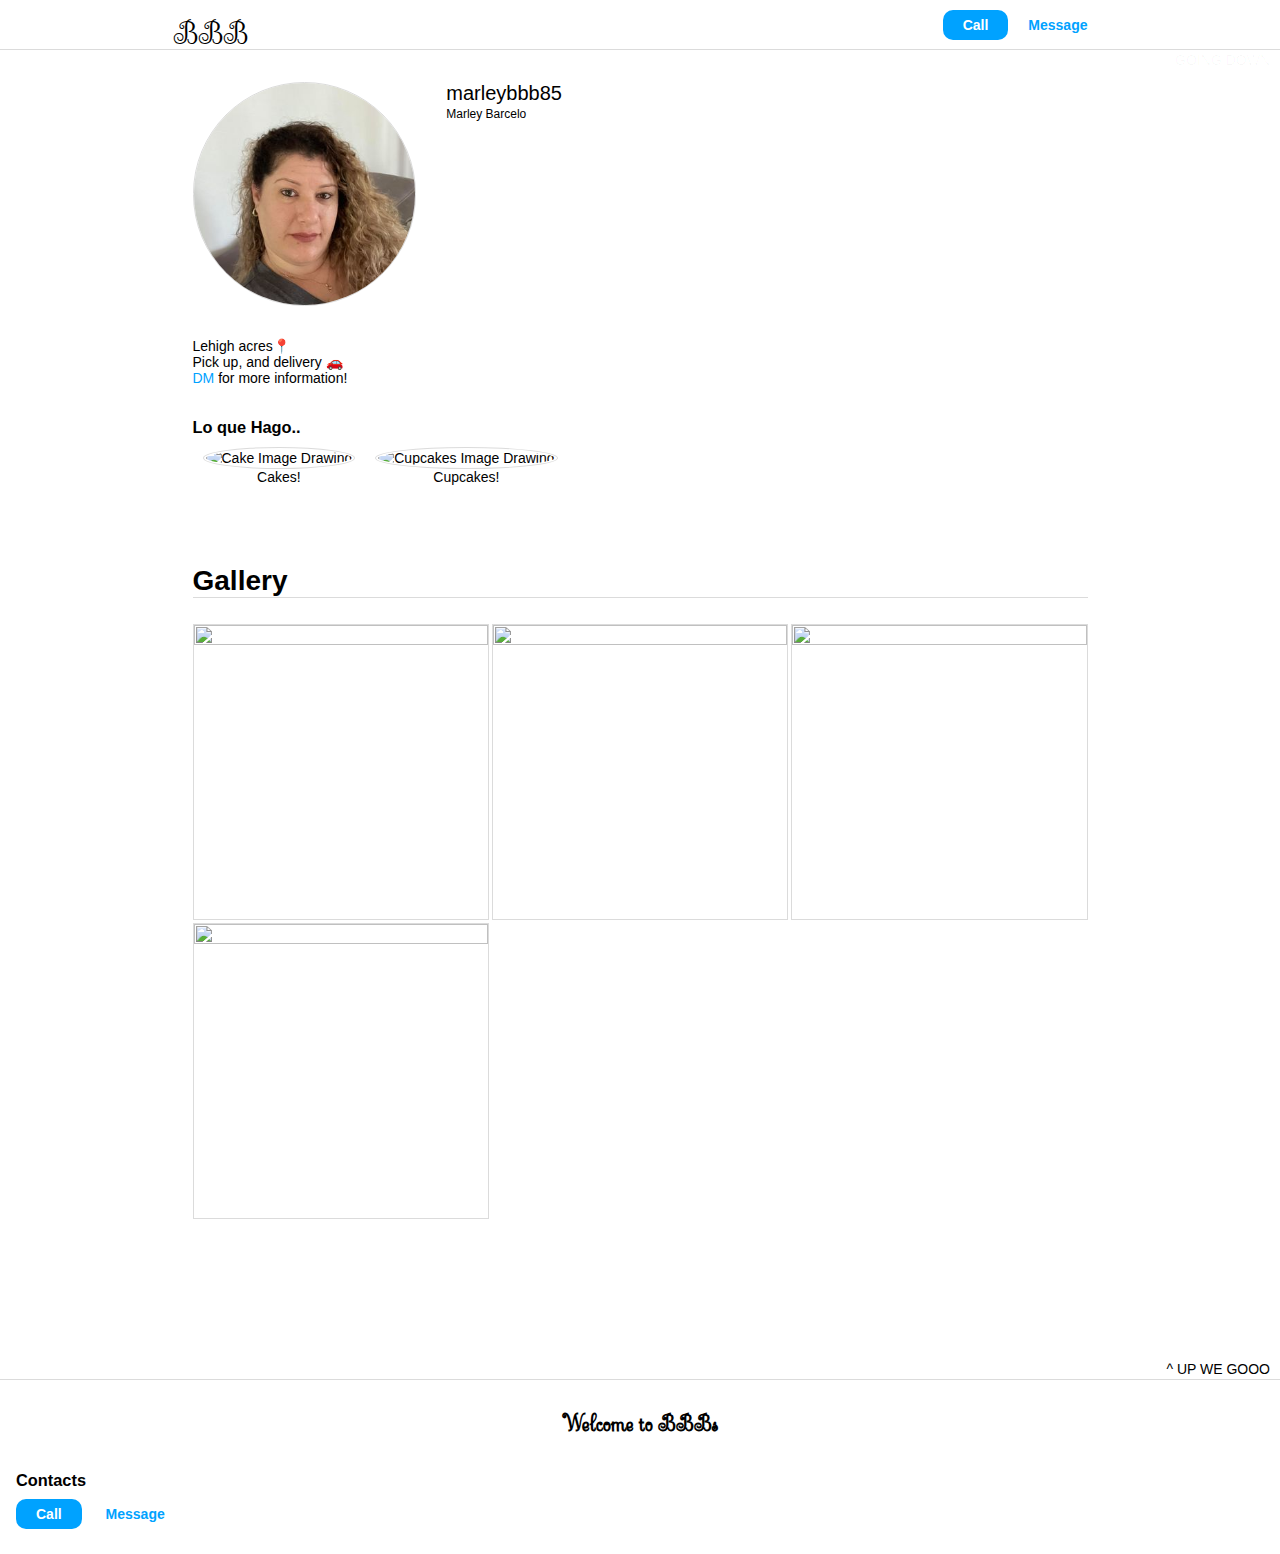
==== index.html @ 05103e00 "main - change Log #1" ====
<!DOCTYPE html>
<html lang="en">

<head>
    <meta charset="UTF-8">
    <meta name="viewport" content="width=device-width, initial-scale=1.0">
    <link rel="stylesheet" href="css/index.css">
    <title>BBB</title>
</head>

<body>
    <section>
        <nav>
            <div id="nav_links">
                <!-- The Great Bs!! -->
                <a class="logo" href="#">BBB</a>
                <div id="right_nav">
                    <a class="contact" id="call" href="tel:+2392587172">Call</a>
                    <a class="contact" id="message" href="sms:+2392587172">Message</a>
                </div>
            </div>
            <a class="elevator" id="to_top" href="#to_bottom">GOING DOWN</a>
        </nav>
        <main>
            <div id="profile">
                <img src="sources/profile/marley.jpg" alt="marleybbb85 profile picture" id>
                <div id="profile_info">
                    <p class="special" id="tag">
                        <span class="gigantesco">marleybbb85</span>
                        <br>
                        <span class="diminuto">Marley Barcelo</span>
                    </p>
                </div>
            </div>
            <div id="about" style="margin-top: 2rem;">
                <p>Lehigh acres&#128205; <br> Pick up, and
                    delivery &#128663; <br>
                    <a id="message" href="sms:+2392587172">DM</a> for more information!
                </p>
            </div>
            <!-- That's for Reeaals -->
            <section id="reals">
                <h3>
                    Lo que Hago..
                </h3>
                <div id="real_wrapper">
                    <div class="real_bubble">
                        <img src="sources/images/" alt="Cake Image Drawing">
                        <p class="title">
                            Cakes!
                        </p>
                    </div>
                    <div class="real_bubble">
                        <img src="sources/images/" alt="Cupcakes Image Drawing">
                        <p class="title">
                            Cupcakes!
                        </p>
                    </div>
                </div>

            </section>
            <!-- The Sweet Factory! NOT the sweet gallery.. -->
            <div id="sweet_gallery_wrapper">
                <h1>
                    Gallery
                </h1>
                <div id="buttonContainer">
                    <button class="gridButton" id="grid_btn_three" onclick="changeGrid('three-column')">Three
                        Columns</button>
                    <button class="gridButton" id="grid_btn_one" onclick="changeGrid('one-column')">One Column</button>
                </div>
                <section id="sweet_gallery">
                    <!--  -->
                    <div class="gallery_item">
                        <img class="gallery_img" src="sources/products/cakes/" alt="">
                        <div class="gallery_info">Hello Sweet World!</div>
                    </div>
                    <!--  -->
                    <div class="gallery_item">
                        <img class="gallery_img" src="sources/products/cakes/" alt="">
                        <div class="gallery_info">So GOOD!</div>
                    </div>
                    <!--  -->
                    <div class="gallery_item">
                        <img class="gallery_img" src="sources/products/cakes/" alt="">
                        <div class="gallery_info">Amazing!</div>
                    </div>
                    <!--  -->
                    <div class="gallery_item">
                        <img class="gallery_img" src="sources/products/cakes/" alt="">
                        <div class="gallery_info">More Please!</div>
                    </div>
                    <!--  -->

                </section>
            </div>
        </main>
        <footer>
            <a id="to_bottom" href="#nav_links">^ UP WE GOOO</a>
            <h2 class="header">
                Welcome to BBBs
            </h2>
            <div id="socials">
                <h3>
                    Contacts
                </h3>
                <div class="contact_Me">
                    <a class="contact" id="call" href="tel:+2392587172">Call</a>
                    <a class="contact" id="message" href="sms:+2392587172">Message</a>
                </div>
            </div>
        </footer>
    </section>

    <script>
        function changeGrid(value) {
            const gallery = document.getElementById('sweet_gallery');

            if (value === 'three-column') {
                gallery.style.gridTemplateColumns = 'repeat(3, 1fr)';
                document.querySelectorAll('.gallery_info').forEach(info => info.style.display = 'none');
            } else if (value === 'one-column') {
                gallery.style.gridTemplateColumns = '1fr';
                document.querySelectorAll('.gallery_info').forEach(info => info.style.display = 'grid');
            }
        }
    </script>
</body>

</html>
---- css/index.css ----
@import url('https://fonts.googleapis.com/css2?family=Sevillana&display=swap');


:root {
    --responsive-width: min(935px, 100% - 0rem);
    --primary-grey-border: 1px solid rgb(219, 219, 219);
    --tweet-color: rgb(0, 162, 255);
    --super-font: 'Sevillana', cursive;

    --test-border: 1px solid rgb(219, 219, 219);
}

* {
    margin: 0;
    padding: 0;
    box-sizing: border-box;
    scroll-behavior: smooth;
    text-decoration: none;
    color: black;
}

body {
    font-family: 'Open Sans', 'Helvetica Neue', sans-serif;
    font-size: 14px;
}

.special {
    font-weight: 500;
}

.gigantesco {
    font-size: 20px;
}

.diminuto {
    font-size: 12px;
}

.medio {
    text-align: center;
}

.elevator {
    color: rgba(0, 0, 0, 0.03);
}


/* === */
/* Nav */
/* === */
nav {
    display: flex;
    justify-content: center;
    position: relative;
    width: 100%;
    height: 50px;
    padding: 0 1rem;
    border-bottom: var(--primary-grey-border);
}

nav #nav_links {
    display: flex;
    justify-content: space-between;
    align-items: center;
    width: var(--responsive-width);
}

nav #to_top {
    position: absolute;
    right: 10px;
    bottom: -1.2rem;
}

nav #right_nav {
    display: flex;
    align-items: center;
    flex-wrap: wrap;
}

.logo {
    font-family: var(--super-font);
    font-size: 30px;
    color: black;
}

.contact {
    width: fit-content;
    margin-right: 20px;
    font-weight: 600;
    border-radius: 10px;
}

#call {
    padding: 7px 20px;
    background-color: var(--tweet-color);
    color: white;
}

#message {
    color: var(--tweet-color);
}


/* =========================== */
/* Main */
/* nest of the reals and (the beasts) more */
/* =========================== */
main {
    width: var(--responsive-width);
    min-height: 100vh;
    margin: 2rem auto 0;
    padding: 0 20px;
}

#profile {
    display: flex;
    align-items: start;
}

#profile img {
    max-width: 25%;
    margin-right: 30px;
    border: var(--primary-grey-border);
    border-radius: 50%;
}


/* ========================= */
/* Reals section */
/* Yes, for reals for reals. */
/* ========================= */
#reals {
    width: 100%;
    height: fit-content;
    margin: 2rem 0;
}

#reals #real_wrapper {
    display: flex;
    margin-top: 10px;
}

#reals .real_bubble {
    margin: 0 10px;
    overflow: hidden;
}

#reals img {
    width: 75px;
    height: 75px;
    padding: 2px;
    border: var(--primary-grey-border);
    border-radius: 50%;
}

#reals .title {
    text-align: center;
    cursor: default;
    -webkit-user-select: none;
    user-select: none;
}


/* ================= */
/* The Sweet Gallery */
/* ================= */
#sweet_gallery_wrapper {
    margin-top: 5rem;
}

#buttonContainer {
    text-align: center;
    padding: 10px 0 0;
    border-top: var(--primary-grey-border);
}

.gridButton {
    cursor: pointer;
    margin: 0 0.5rem;
}

#sweet_gallery {
    display: grid;
    justify-content: center;
    grid-template-columns: repeat(3, 1fr);
    gap: 3px;
    grid-auto-rows: minmax(100px, auto);
    margin-top: 1rem;
}

.gallery_img {
    display: block;
    width: max(10dvw, 100%);
    height: auto;
    aspect-ratio: 1 / 1;
    object-fit: cover;
    cursor: pointer;
    border: var(--primary-grey-border);
}

.gallery_info {
    display: none;
    text-align: start;
    margin-top: 0.5rem;
}


/* ====== */
/* Footer */
/* ====== */
footer {
    position: relative;
    margin: 10rem 0 0;
    padding: 1rem;
    border-top: var(--primary-grey-border);
}

footer #to_bottom {
    position: absolute;
    top: -1.2rem;
    right: 10px;
}

footer .header {
    text-align: center;
    font-family: var(--super-font);
}

footer .header .logo {
    font-size: 1.5em;
}

footer #socials {

    margin: 2rem 0 1rem;
}

footer .contact_Me {
    margin-top: 1rem;
}


/* Media */
@media screen and (min-width: 935px) {
    .gridButton {
        display: none;
    }
}
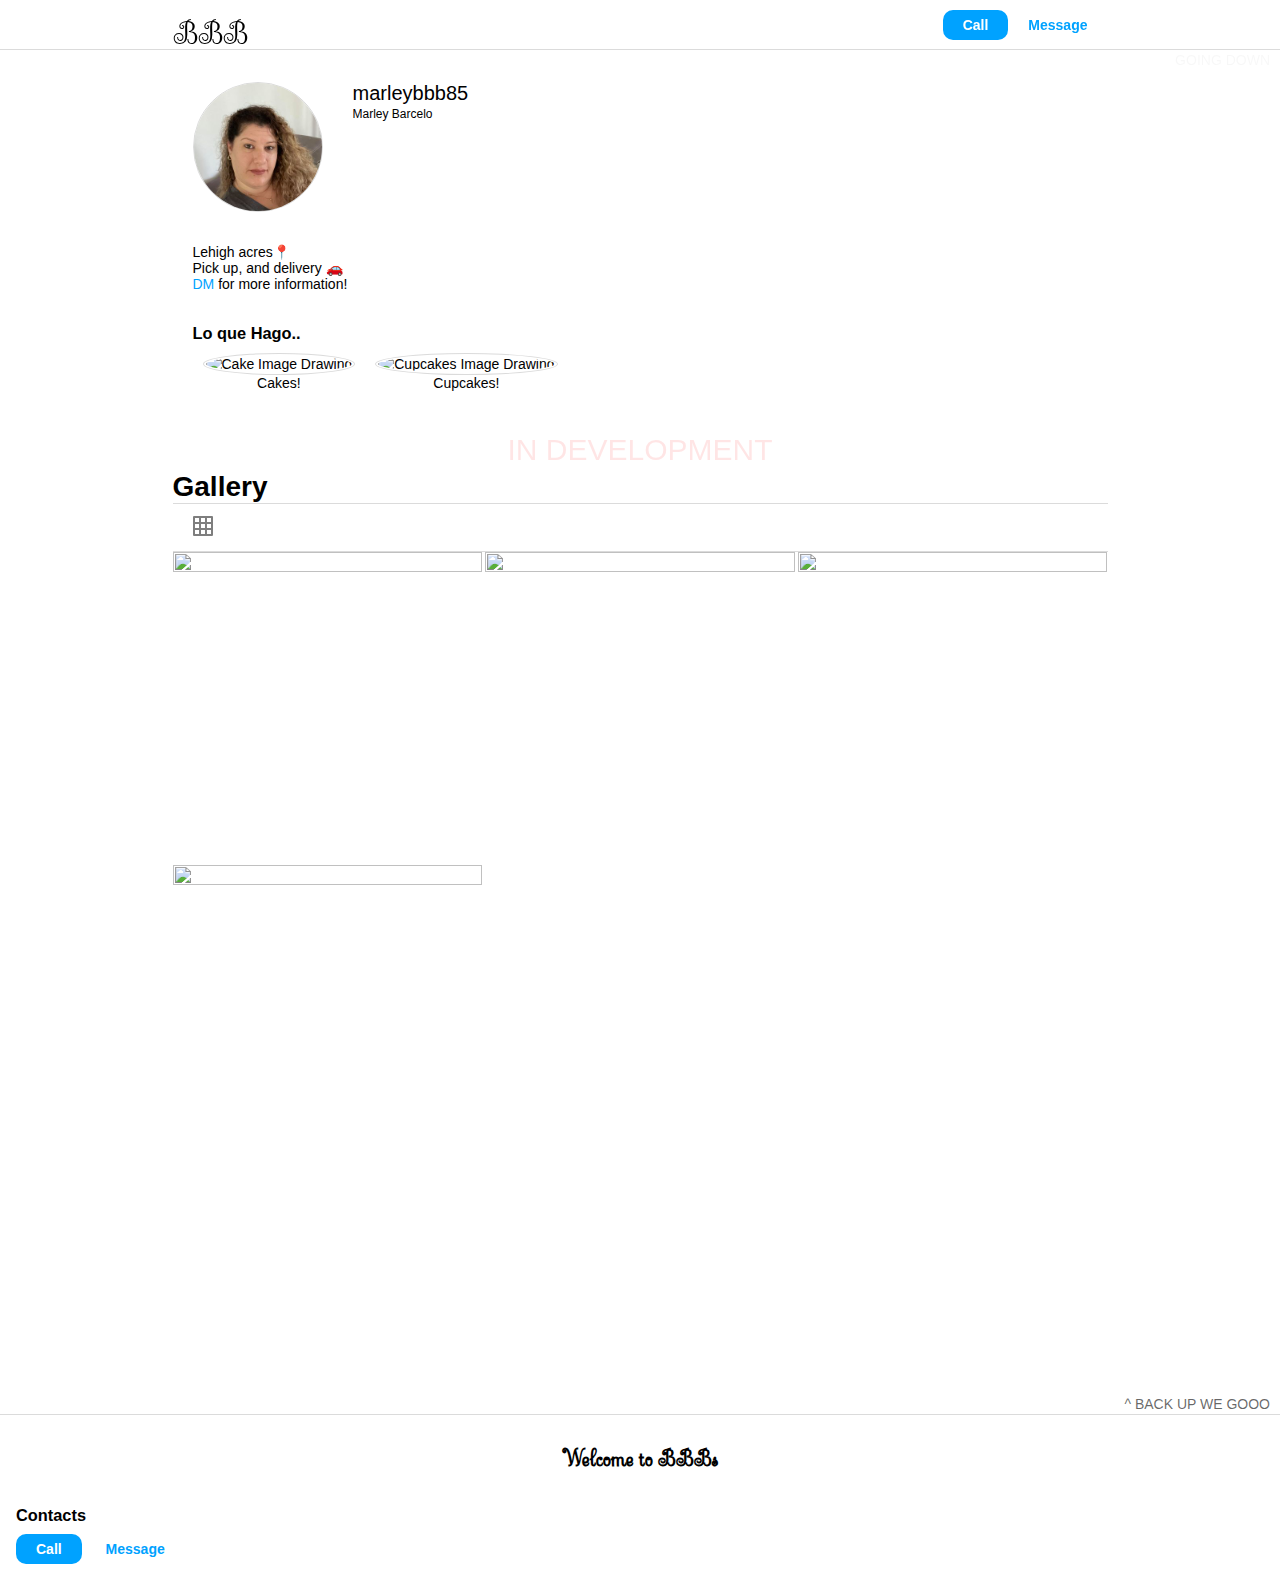
==== commit 4080b237: "main - change Log #2" ====
--- a/index.html
+++ b/index.html
@@ -8,7 +8,11 @@
     <title>BBB</title>
 </head>
 
-<body>
+<body id="to_body">
+    <p class="special absolute"
+        style="color: rgba(255, 0, 0, 0.1); font-size: 30px; -webkit-user-select: none; user-select: none; cursor: default;">
+        IN DEVELOPMENT
+    </p>
     <section>
         <nav>
             <div id="nav_links">
@@ -22,81 +26,106 @@
             <a class="elevator" id="to_top" href="#to_bottom">GOING DOWN</a>
         </nav>
         <main>
-            <div id="profile">
-                <img src="sources/profile/marley.jpg" alt="marleybbb85 profile picture" id>
-                <div id="profile_info">
-                    <p class="special" id="tag">
-                        <span class="gigantesco">marleybbb85</span>
-                        <br>
-                        <span class="diminuto">Marley Barcelo</span>
-                    </p>
-                </div>
-            </div>
-            <div id="about" style="margin-top: 2rem;">
-                <p>Lehigh acres&#128205; <br> Pick up, and
-                    delivery &#128663; <br>
-                    <a id="message" href="sms:+2392587172">DM</a> for more information!
-                </p>
-            </div>
-            <!-- That's for Reeaals -->
-            <section id="reals">
-                <h3>
-                    Lo que Hago..
-                </h3>
-                <div id="real_wrapper">
-                    <div class="real_bubble">
-                        <img src="sources/images/" alt="Cake Image Drawing">
-                        <p class="title">
-                            Cakes!
-                        </p>
-                    </div>
-                    <div class="real_bubble">
-                        <img src="sources/images/" alt="Cupcakes Image Drawing">
-                        <p class="title">
-                            Cupcakes!
+            <div class="walls_main">
+                <div id="profile">
+                    <img src="sources/profile/marley.jpg" alt="marleybbb85 profile picture">
+                    <div id="profile_info">
+                        <p class="special" id="tag">
+                            <span class="gigantesco">marleybbb85</span>
+                            <br>
+                            <span class="diminuto">Marley Barcelo</span>
                         </p>
                     </div>
                 </div>
-
-            </section>
+                <div id="about" style="margin-top: 2rem;">
+                    <p>Lehigh acres&#128205; <br> Pick up, and
+                        delivery &#128663; <br>
+                        <a id="message" href="sms:+2392587172">DM</a> for more information!
+                    </p>
+                </div>
+                <!-- That's for Reeaals -->
+                <section id="reals">
+                    <h3>
+                        Lo que Hago..
+                    </h3>
+                    <div id="real_wrapper">
+                        <div class="real_bubble">
+                            <img src="sources/images/" alt="Cake Image Drawing">
+                            <p class="title">
+                                Cakes!
+                            </p>
+                        </div>
+                        <div class="real_bubble">
+                            <img src="sources/images/" alt="Cupcakes Image Drawing">
+                            <p class="title">
+                                Cupcakes!
+                            </p>
+                        </div>
+                    </div>
+                </section>
+            </div>
             <!-- The Sweet Factory! NOT the sweet gallery.. -->
             <div id="sweet_gallery_wrapper">
-                <h1>
-                    Gallery
-                </h1>
-                <div id="buttonContainer">
-                    <button class="gridButton" id="grid_btn_three" onclick="changeGrid('three-column')">Three
-                        Columns</button>
-                    <button class="gridButton" id="grid_btn_one" onclick="changeGrid('one-column')">One Column</button>
+                <div id="sweet_gallery_container">
+                    <h1>
+                        Gallery
+                    </h1>
+                    <div id="buttonContainer">
+                        <button class="gridButton" id="grid_btn_three" onclick="changeGrid('three-column')">
+                            <svg xmlns="http://www.w3.org/2000/svg" fill="none" viewBox="0 0 24 24"
+                                stroke="currentColor">
+                                <rect fill="none" height="18" stroke="currentColor" stroke-linecap="round"
+                                    stroke-linejoin="round" stroke-width="2" width="18" x="3" y="3"></rect>
+                                <line fill="none" stroke="currentColor" stroke-linecap="round" stroke-linejoin="round"
+                                    stroke-width="2" x1="9.015" x2="9.015" y1="3" y2="21"></line>
+                                <line fill="none" stroke="currentColor" stroke-linecap="round" stroke-linejoin="round"
+                                    stroke-width="2" x1="14.985" x2="14.985" y1="3" y2="21"></line>
+                                <line fill="none" stroke="currentColor" stroke-linecap="round" stroke-linejoin="round"
+                                    stroke-width="2" x1="21" x2="3" y1="9.015" y2="9.015"></line>
+                                <line fill="none" stroke="currentColor" stroke-linecap="round" stroke-linejoin="round"
+                                    stroke-width="2" x1="21" x2="3" y1="14.985" y2="14.985"></line>
+                            </svg>
+                        </button>
+                        <button class="gridButton" id="grid_btn_one" onclick="changeGrid('one-column')">
+                            <svg xmlns="http://www.w3.org/2000/svg" fill="none" viewBox="0 0 24 24"
+                                stroke="currentColor">
+                                <rect fill="none" height="10" stroke="currentColor" stroke-linecap="round"
+                                    stroke-linejoin="round" stroke-width="2" width="12" x="6" y="7"></rect>
+                                <line fill="none" stroke="currentColor" stroke-linecap="round" stroke-miterlimit="10"
+                                    stroke-width="2" x1="6.002" x2="18" y1="3.004" y2="3.004"></line>
+                                <line fill="none" stroke="currentColor" stroke-linecap="round" stroke-miterlimit="10"
+                                    stroke-width="2" x1="6.002" x2="18" y1="21" y2="21"></line>
+                            </svg>
+                        </button>
+                    </div>
+                    <section id="sweet_gallery">
+                        <!--  -->
+                        <div class="gallery_item">
+                            <img class="gallery_img" src="sources/products/cakes/" alt="">
+                            <div class="gallery_info">Hello Sweet World!</div>
+                        </div>
+                        <!--  -->
+                        <div class="gallery_item">
+                            <img class="gallery_img" src="sources/products/cakes/" alt="">
+                            <div class="gallery_info">So GOOD!</div>
+                        </div>
+                        <!--  -->
+                        <div class="gallery_item">
+                            <img class="gallery_img" src="sources/products/cakes/" alt="">
+                            <div class="gallery_info">Amazing!</div>
+                        </div>
+                        <!--  -->
+                        <div class="gallery_item">
+                            <img class="gallery_img" src="sources/products/cakes/" alt="">
+                            <div class="gallery_info">More Please!</div>
+                        </div>
+                        <!--  -->
+                    </section>
                 </div>
-                <section id="sweet_gallery">
-                    <!--  -->
-                    <div class="gallery_item">
-                        <img class="gallery_img" src="sources/products/cakes/" alt="">
-                        <div class="gallery_info">Hello Sweet World!</div>
-                    </div>
-                    <!--  -->
-                    <div class="gallery_item">
-                        <img class="gallery_img" src="sources/products/cakes/" alt="">
-                        <div class="gallery_info">So GOOD!</div>
-                    </div>
-                    <!--  -->
-                    <div class="gallery_item">
-                        <img class="gallery_img" src="sources/products/cakes/" alt="">
-                        <div class="gallery_info">Amazing!</div>
-                    </div>
-                    <!--  -->
-                    <div class="gallery_item">
-                        <img class="gallery_img" src="sources/products/cakes/" alt="">
-                        <div class="gallery_info">More Please!</div>
-                    </div>
-                    <!--  -->
-
-                </section>
             </div>
         </main>
         <footer>
-            <a id="to_bottom" href="#nav_links">^ UP WE GOOO</a>
+            <a class="elevator" id="to_bottom" href="#to_body">^ BACK UP WE GOOO</a>
             <h2 class="header">
                 Welcome to BBBs
             </h2>
@@ -115,13 +144,17 @@
     <script>
         function changeGrid(value) {
             const gallery = document.getElementById('sweet_gallery');
+            const galleryItems = document.querySelectorAll('.gallery_item');
+            const galleryInfo = document.querySelectorAll('.gallery_info');
 
             if (value === 'three-column') {
                 gallery.style.gridTemplateColumns = 'repeat(3, 1fr)';
-                document.querySelectorAll('.gallery_info').forEach(info => info.style.display = 'none');
+                galleryItems.forEach(item => item.classList.remove('single-column'));
+                galleryInfo.forEach(info => info.style.display = 'none');
             } else if (value === 'one-column') {
                 gallery.style.gridTemplateColumns = '1fr';
-                document.querySelectorAll('.gallery_info').forEach(info => info.style.display = 'grid');
+                galleryItems.forEach(item => item.classList.add('single-column'));
+                galleryInfo.forEach(info => info.style.display = 'grid');
             }
         }
     </script>
--- a/css/index.css
+++ b/css/index.css
@@ -41,7 +41,21 @@
 }
 
 .elevator {
-    color: rgba(0, 0, 0, 0.03);
+    color: rgba(0, 0, 0, 0.6);
+}
+
+.absolute {
+    position: fixed;
+    top: 50%;
+    left: 50%;
+    margin-right: -50%;
+    transform: translate(-50%, -50%);
+    z-index: 10;
+}
+
+button {
+    background-color: transparent;
+    border: none;
 }
 
 
@@ -51,11 +65,15 @@
 nav {
     display: flex;
     justify-content: center;
-    position: relative;
+    position: sticky;
+    top: 0;
+    background-color: white;
+    /* You can adjust the background color as needed */
     width: 100%;
     height: 50px;
     padding: 0 1rem;
     border-bottom: var(--primary-grey-border);
+    z-index: 5;
 }
 
 nav #nav_links {
@@ -69,6 +87,7 @@
     position: absolute;
     right: 10px;
     bottom: -1.2rem;
+    color: rgba(0, 0, 0, 0.03);
 }
 
 nav #right_nav {
@@ -109,7 +128,10 @@
     width: var(--responsive-width);
     min-height: 100vh;
     margin: 2rem auto 0;
-    padding: 0 20px;
+}
+
+.walls_main {
+    margin: 0 20px;
 }
 
 #profile {
@@ -118,7 +140,7 @@
 }
 
 #profile img {
-    max-width: 25%;
+    max-width: 100px;
     margin-right: 30px;
     border: var(--primary-grey-border);
     border-radius: 50%;
@@ -169,14 +191,25 @@
 }
 
 #buttonContainer {
-    text-align: center;
-    padding: 10px 0 0;
+    position: sticky;
+    top: 49px;
+    text-align: start;
+    padding: 10px 0;
+    width: 100%;
+    background-color: white;
     border-top: var(--primary-grey-border);
+    border-bottom: var(--primary-grey-border);
+    z-index: 5;
 }
 
 .gridButton {
+    width: 60px;
+    opacity: 0.5;
     cursor: pointer;
-    margin: 0 0.5rem;
+}
+
+.gridButton svg {
+    width: 1.5rem;
 }
 
 #sweet_gallery {
@@ -185,17 +218,20 @@
     grid-template-columns: repeat(3, 1fr);
     gap: 3px;
     grid-auto-rows: minmax(100px, auto);
-    margin-top: 1rem;
+}
+
+.single-column {
+    width: 100%;
+    max-width: 100vw;
 }
 
 .gallery_img {
     display: block;
-    width: max(10dvw, 100%);
+    width: 100%;
     height: auto;
     aspect-ratio: 1 / 1;
     object-fit: cover;
     cursor: pointer;
-    border: var(--primary-grey-border);
 }
 
 .gallery_info {
@@ -210,7 +246,7 @@
 /* ====== */
 footer {
     position: relative;
-    margin: 10rem 0 0;
+    margin: 15rem 0 0;
     padding: 1rem;
     border-top: var(--primary-grey-border);
 }
@@ -231,7 +267,6 @@
 }
 
 footer #socials {
-
     margin: 2rem 0 1rem;
 }
 
@@ -242,7 +277,11 @@
 
 /* Media */
 @media screen and (min-width: 935px) {
-    .gridButton {
+    #profile img {
+        max-width: 130px;
+    }
+
+    #grid_btn_one {
         display: none;
     }
 }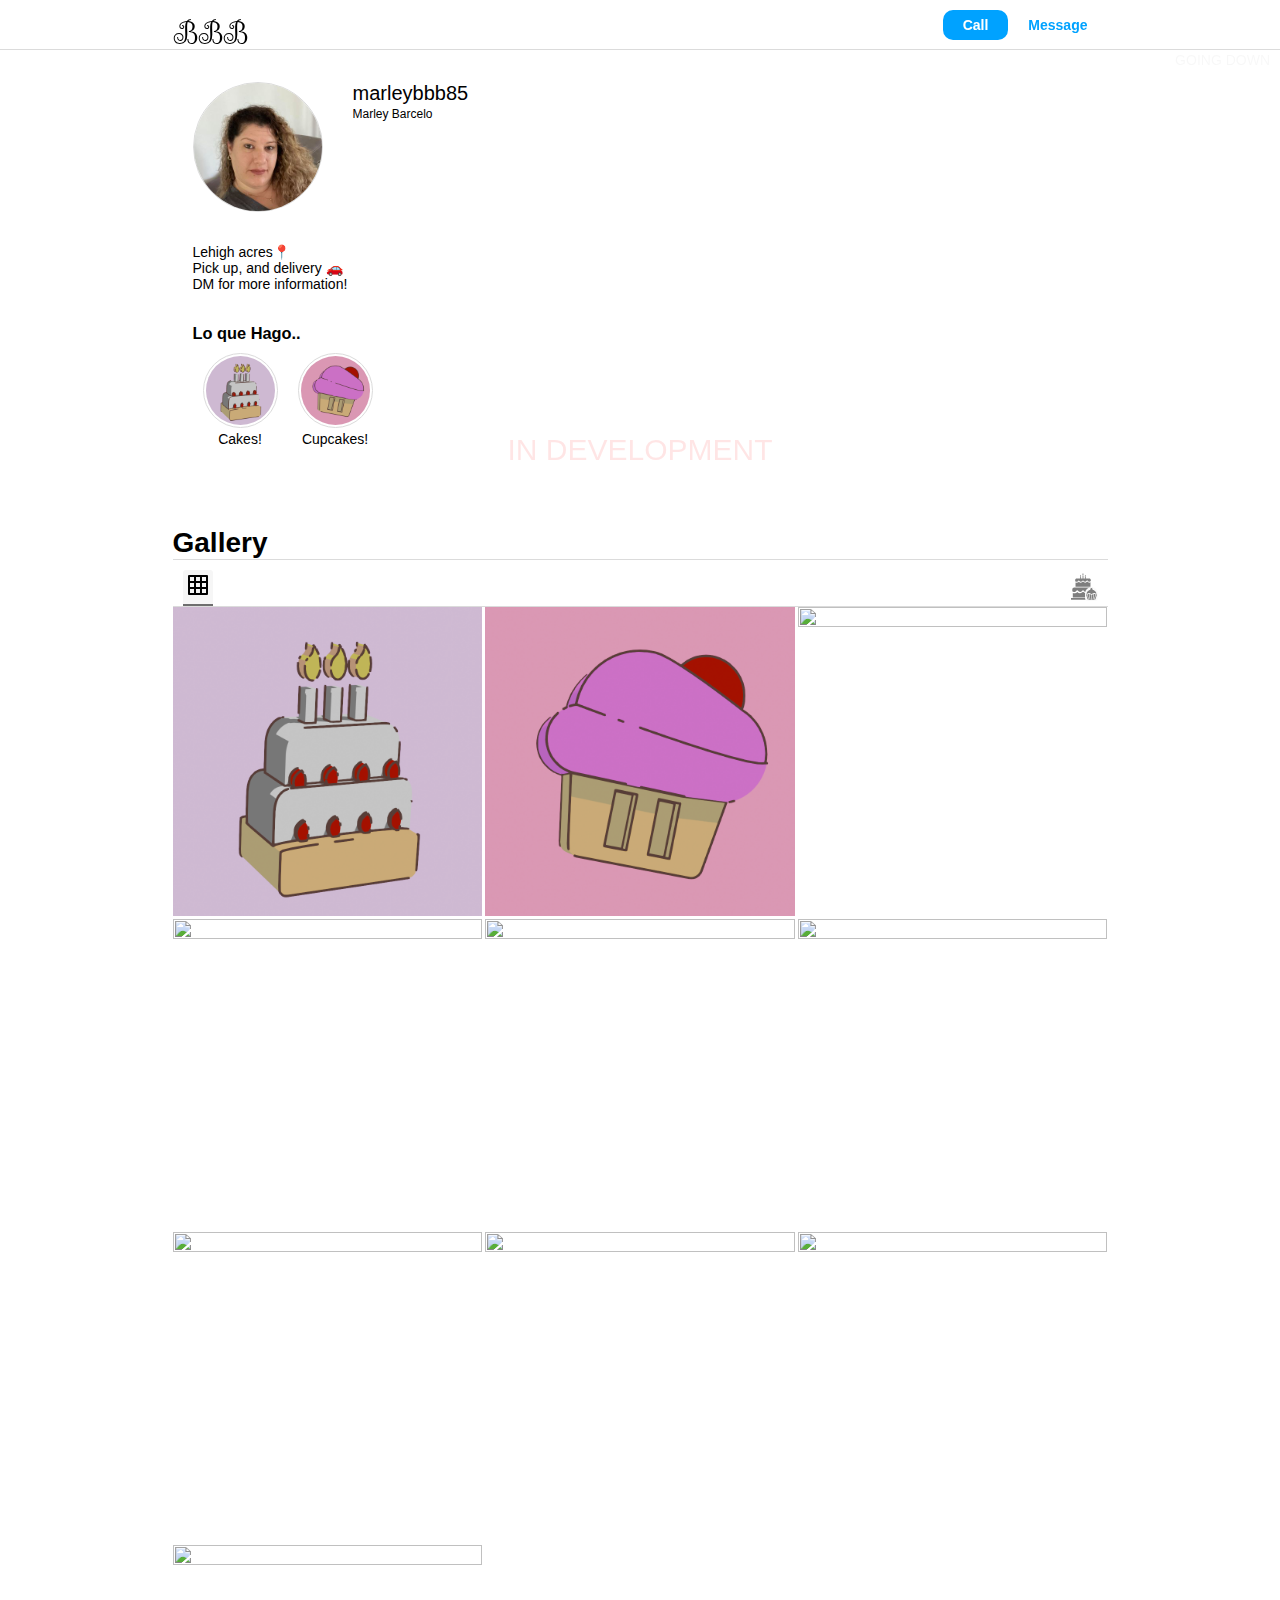
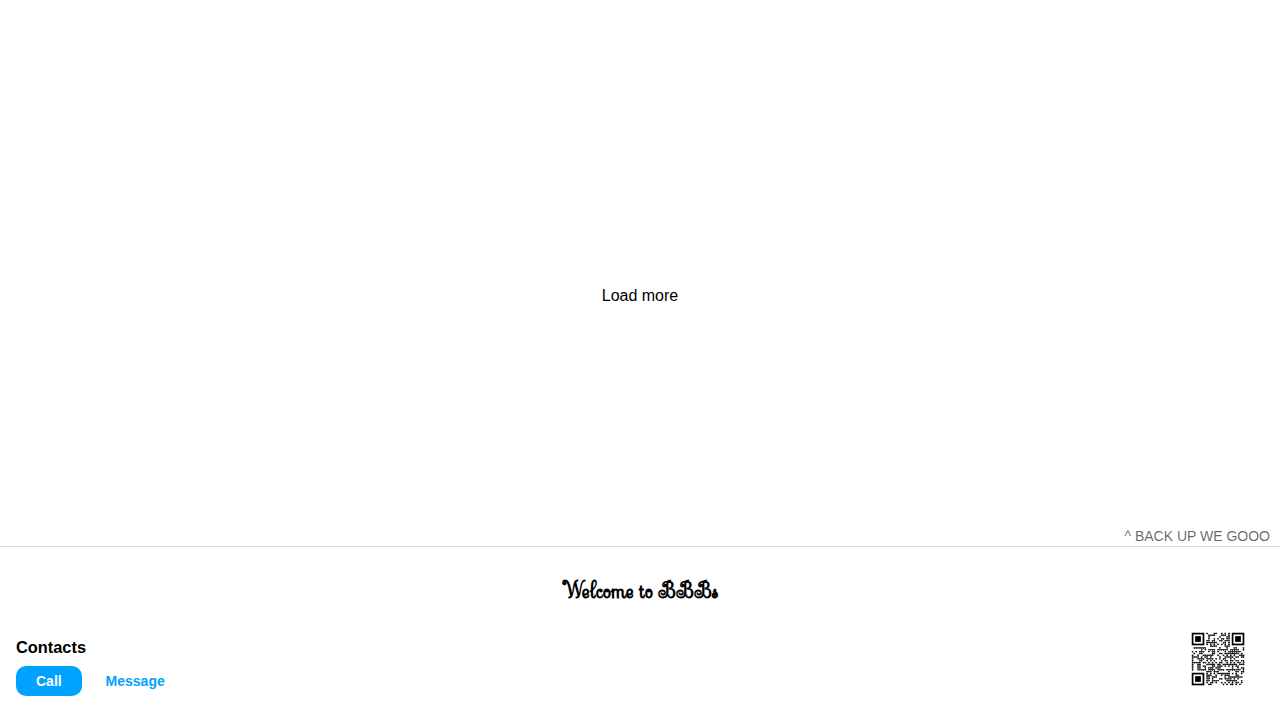
==== commit d98b71da: "main - change Log #3" ====
--- a/index.html
+++ b/index.html
@@ -4,6 +4,7 @@
 <head>
     <meta charset="UTF-8">
     <meta name="viewport" content="width=device-width, initial-scale=1.0">
+    <link rel="stylesheet" href="css/universal.css">
     <link rel="stylesheet" href="css/index.css">
     <title>BBB</title>
 </head>
@@ -14,13 +15,23 @@
         IN DEVELOPMENT
     </p>
     <section>
+        <!-- <div class="details_banner_wrapper">
+            <div class="details_banner">
+                <p>
+                    - Order before a 10 day. period of Work hours - Most recent updated Work hours as of: <span
+                        class="date" id="details_banner_date"></span> - All Week - <br> <strong>!Please dont take this
+                        message into consideration as it is a place holder and will/could under go changes in
+                        DEVELOPMENT!</strong>
+                </p>
+            </div>
+        </div> -->
         <nav>
             <div id="nav_links">
                 <!-- The Great Bs!! -->
                 <a class="logo" href="#">BBB</a>
                 <div id="right_nav">
-                    <a class="contact" id="call" href="tel:+2392587172">Call</a>
-                    <a class="contact" id="message" href="sms:+2392587172">Message</a>
+                    <a class="contact call" href="tel:+12392587172">Call</a>
+                    <a class="contact message" href="sms:+12392587172">Message</a>
                 </div>
             </div>
             <a class="elevator" id="to_top" href="#to_bottom">GOING DOWN</a>
@@ -30,7 +41,7 @@
                 <div id="profile">
                     <img src="sources/profile/marley.jpg" alt="marleybbb85 profile picture">
                     <div id="profile_info">
-                        <p class="special" id="tag">
+                        <p id="tag">
                             <span class="gigantesco">marleybbb85</span>
                             <br>
                             <span class="diminuto">Marley Barcelo</span>
@@ -45,82 +56,280 @@
                 </div>
                 <!-- That's for Reeaals -->
                 <section id="reals">
-                    <h3>
-                        Lo que Hago..
-                    </h3>
+                    <h3>Lo que Hago..</h3>
                     <div id="real_wrapper">
                         <div class="real_bubble">
-                            <img src="sources/images/" alt="Cake Image Drawing">
-                            <p class="title">
-                                Cakes!
-                            </p>
+                            <img class="real_bubble_img" src="sources/images/cake.png" alt="Cake Image Drawing">
+                            <p class="sub-head">Cakes!</p>
                         </div>
                         <div class="real_bubble">
-                            <img src="sources/images/" alt="Cupcakes Image Drawing">
-                            <p class="title">
-                                Cupcakes!
-                            </p>
+                            <img class="real_bubble_img" src="sources/images/cupcake.png" alt="Cupcake Image Drawing">
+                            <p class="sub-head">Cupcakes!</p>
                         </div>
                     </div>
                 </section>
             </div>
-            <!-- The Sweet Factory! NOT the sweet gallery.. -->
+            <!-- Sweet gallery section -->
             <div id="sweet_gallery_wrapper">
                 <div id="sweet_gallery_container">
-                    <h1>
+                    <h1 id="sweet_section_title">
                         Gallery
                     </h1>
                     <div id="buttonContainer">
-                        <button class="gridButton" id="grid_btn_three" onclick="changeGrid('three-column')">
-                            <svg xmlns="http://www.w3.org/2000/svg" fill="none" viewBox="0 0 24 24"
-                                stroke="currentColor">
-                                <rect fill="none" height="18" stroke="currentColor" stroke-linecap="round"
-                                    stroke-linejoin="round" stroke-width="2" width="18" x="3" y="3"></rect>
-                                <line fill="none" stroke="currentColor" stroke-linecap="round" stroke-linejoin="round"
-                                    stroke-width="2" x1="9.015" x2="9.015" y1="3" y2="21"></line>
-                                <line fill="none" stroke="currentColor" stroke-linecap="round" stroke-linejoin="round"
-                                    stroke-width="2" x1="14.985" x2="14.985" y1="3" y2="21"></line>
-                                <line fill="none" stroke="currentColor" stroke-linecap="round" stroke-linejoin="round"
-                                    stroke-width="2" x1="21" x2="3" y1="9.015" y2="9.015"></line>
-                                <line fill="none" stroke="currentColor" stroke-linecap="round" stroke-linejoin="round"
-                                    stroke-width="2" x1="21" x2="3" y1="14.985" y2="14.985"></line>
-                            </svg>
+                        <div class="left_gallery_Nav">
+                            <button class="gridButton active" id="grid_btn_three">
+                                <svg xmlns="http://www.w3.org/2000/svg" fill="none" viewBox="0 0 24 24"
+                                    stroke="currentColor">
+                                    <rect fill="none" height="18" stroke="currentColor" stroke-linecap="round"
+                                        stroke-linejoin="round" stroke-width="2" width="18" x="3" y="3"></rect>
+                                    <line fill="none" stroke="currentColor" stroke-linecap="round"
+                                        stroke-linejoin="round" stroke-width="2" x1="9.015" x2="9.015" y1="3" y2="21">
+                                    </line>
+                                    <line fill="none" stroke="currentColor" stroke-linecap="round"
+                                        stroke-linejoin="round" stroke-width="2" x1="14.985" x2="14.985" y1="3" y2="21">
+                                    </line>
+                                    <line fill="none" stroke="currentColor" stroke-linecap="round"
+                                        stroke-linejoin="round" stroke-width="2" x1="21" x2="3" y1="9.015" y2="9.015">
+                                    </line>
+                                    <line fill="none" stroke="currentColor" stroke-linecap="round"
+                                        stroke-linejoin="round" stroke-width="2" x1="21" x2="3" y1="14.985" y2="14.985">
+                                    </line>
+                                </svg>
+                            </button>
+                            <button class="gridButton" id="grid_btn_one">
+                                <svg xmlns="http://www.w3.org/2000/svg" fill="none" viewBox="0 0 24 24"
+                                    stroke="currentColor">
+                                    <rect fill="none" height="10" stroke="currentColor" stroke-linecap="round"
+                                        stroke-linejoin="round" stroke-width="2" width="12" x="6" y="7"></rect>
+                                    <line fill="none" stroke="currentColor" stroke-linecap="round"
+                                        stroke-miterlimit="10" stroke-width="2" x1="6.002" x2="18" y1="3.004"
+                                        y2="3.004"></line>
+                                    <line fill="none" stroke="currentColor" stroke-linecap="round"
+                                        stroke-miterlimit="10" stroke-width="2" x1="6.002" x2="18" y1="21" y2="21">
+                                    </line>
+                                </svg>
+                            </button>
+                        </div>
+                        <div class="right_gallery_Nav">
+                            <button class="gridButton" id="grid_btn_Info">
+                                <svg id="cake-svg" xmlns="http://www.w3.org/2000/svg"
+                                    xmlns:xlink="http://www.w3.org/1999/xlink" x="0px" y="0px"
+                                    viewBox="0 0 110.08 122.88" style="enable-background:new 0 0 110.08 122.88"
+                                    xml:space="preserve">
+                                    <g>
+                                        <path class="st0"
+                                            d="M63.85,18.63h3.9v6.55h16.4c3.7,0,6.72,3.02,6.72,6.72V37c-2.55,2.11-4.91,3.25-7.05,3.3 c-2.68,0.07-5.24-1.66-7.65-5.39l0,0c-0.13-0.2-0.3-0.38-0.5-0.52c-0.89-0.65-2.13-0.45-2.78,0.44c-2.44,3.35-4.95,5.21-7.53,5.35 c-2.61,0.14-5.53-1.46-8.79-5.03c-0.04-0.05-0.09-0.09-0.13-0.13c-0.82-0.74-2.08-0.68-2.82,0.13c-3.06,3.36-5.92,5.1-8.58,5.13 c-2.6,0.03-5.22-1.61-7.86-5.01l0,0c-0.12-0.15-0.26-0.29-0.43-0.41c-0.9-0.63-2.15-0.42-2.78,0.48c-1.95,2.76-4.22,4.4-6.66,4.84 c-1.67,0.3-3.47,0.02-5.39-0.77c-3.96-1.63-2.53-2.56-2.79-7.5c-0.2-3.69,3.03-6.73,6.73-6.73h16.35v-6.55h3.9v6.55h6.93V10.92h3.9 v14.26h6.93V18.63L63.85,18.63z M0,114.88h110.08v8H0V114.88L0,114.88z M90.87,41.92v0.22h-0.35C90.63,42.07,90.75,42,90.87,41.92 L90.87,41.92z M89.31,42.81v20.52H20.77V43.27c2.48,0.99,4.91,1.26,7.23,0.84c2.82-0.51,5.4-2.02,7.64-4.48 c2.98,3.15,6.12,4.67,9.42,4.64c3.35-0.04,6.69-1.7,10.03-4.91c3.6,3.46,7.09,4.99,10.47,4.81c3.19-0.17,6.13-1.86,8.85-4.89 c2.85,3.49,6.03,5.1,9.51,5.01C85.68,44.24,87.48,43.74,89.31,42.81L89.31,42.81z M15.2,66.95h79.76c5.06,0,9.19,4.14,9.19,9.19 v6.98c-3.49,2.89-6.71,4.44-9.65,4.52c-3.66,0.09-7.16-2.26-10.47-7.37l0,0c-0.18-0.27-0.4-0.52-0.68-0.72 c-1.22-0.89-2.92-0.62-3.8,0.6c-3.34,4.58-6.77,7.13-10.3,7.32c-3.57,0.19-7.56-1.99-12.02-6.88c-0.06-0.06-0.12-0.12-0.18-0.18 c-1.12-1.02-2.84-0.93-3.86,0.18c-4.18,4.59-8.1,6.97-11.74,7.01c-3.55,0.04-7.14-2.2-10.75-6.85l0,0 c-0.16-0.21-0.36-0.4-0.59-0.56c-1.23-0.87-2.94-0.57-3.8,0.66c-2.66,3.78-5.77,6.02-9.11,6.62c-2.29,0.41-4.75,0.02-7.38-1.06 C4.39,84.19,6.36,82.92,6,76.15C5.73,71.1,10.14,66.95,15.2,66.95L15.2,66.95z M104.15,89.85v0.3h-0.48 C103.83,90.06,103.99,89.96,104.15,89.85L104.15,89.85z M102.02,91.07v21.49H8.26V91.69c3.39,1.35,6.72,1.72,9.89,1.15 c3.86-0.7,7.39-2.77,10.45-6.13c4.07,4.31,8.37,6.39,12.89,6.34c4.58-0.05,9.16-2.32,13.72-6.71c4.93,4.73,9.7,6.83,14.32,6.58 c4.37-0.23,8.39-2.54,12.1-6.68c3.9,4.77,8.25,6.98,13,6.86C97.05,93.03,99.51,92.34,102.02,91.07L102.02,91.07z M44.13,7.71 C52.37,19.65,35.94,21.79,44.13,7.71L44.13,7.71z M54.96,0C63.2,11.94,46.76,14.08,54.96,0L54.96,0z M65.79,7.71 C74.02,19.65,57.59,21.79,65.79,7.71L65.79,7.71z" />
+                                    </g>
+                                </svg>
+                                <svg id="cupcake-svg" xmlns="http://www.w3.org/2000/svg"
+                                    xmlns:xlink="http://www.w3.org/1999/xlink" x="0px" y="0px"
+                                    viewBox="0 0 112.08 122.88" style="enable-background:new 0 0 112.08 122.88"
+                                    xml:space="preserve">
+                                    <g>
+                                        <path class="st0"
+                                            d="M12.44,57.58c-3.84,1.3-5.96,0.44-6.62-1.96c-1.44-5.2,4.89-12.8,7.81-16.76 c8.49-11.49,19.93-18.42,32.04-20.9c-1.24-1.84-1.97-4.06-1.97-6.44C43.7,5.16,48.85,0,55.21,0c6.36,0,11.52,5.16,11.52,11.52 c0,2.27-0.66,4.39-1.8,6.18c15.73,2.77,30.59,12.85,39.64,30.02c2.31,5.25,2.58,8.63-0.42,9.76c-0.7,0.26-1.51,0.29-2.45,0.14 c-1.47-0.23-3.33-0.68-5.36-1.68c-23.38-11.44-27.66,4.64-39.49,4.94C43.7,61.21,42.05,42.78,12.44,57.58L12.44,57.58z M0.25,66.7 c-0.45-1.55-0.35-2.53,0.67-2.54c4.46,1.73,7.33,2.39,9.72,2.34l14.95,56.37h-0.03c-4-0.92-7.24-3.14-9.52-7L0.25,66.7L0.25,66.7z M15.62,65.36c2.58-1.04,5.58-2.66,10.61-4.32c1.54-0.51,3.01-0.72,4.44-0.72L39,122.88h-8.08h-0.04L15.62,65.36L15.62,65.36z M36.08,61.14c7.55,1.93,10.26,5.61,15.84,7.96c0.55,0.23,1.1,0.4,1.65,0.52v53.26h-9.27L36.08,61.14L36.08,61.14z M58.86,69.62 l0.18-0.03c6.21-0.98,10.84-5.25,16.82-7.37l-8.07,60.66h-8.92V69.62L58.86,69.62z M81.29,61.06c2.63-0.18,5.57,0.17,8.98,1.34 c2.22,0.77,4.25,1.72,6.31,2.46l-15.39,58.02h-8.12L81.29,61.06L81.29,61.06z M101.57,65.98c1.66,0.1,3.43-0.11,5.4-0.8 c0.98-0.34,2.01-0.86,3.15-1.64c1.43,0.09,2.4,0.59,1.76,2.52l-15.47,48.58c-2.23,4.29-5.34,7.12-9.48,8.24h-0.45L101.57,65.98 L101.57,65.98z" />
+                                    </g>
+                                </svg>
+                            </button>
+                        </div>
+                    </div>
+                    <!-- More info section -->
+                    <div id="moreInfo_wrapper" style="display: none;">
+                        <div id="moreInfo">
+                            <aside id="more-Info-tabs">
+                                <div class="tab_collection" id="cakes_tab_collection">
+                                    <h2 class="tab_titles" id="cake_tab_title">
+                                        Cakes:
+                                    </h2>
+                                    <button class="tab_links active" id="cake-sizes-btn" type="button">Tamaños /
+                                        Sizes</button>
+                                    <button class="tab_links" id="cake-flavor-btn" type="button">Sabores /
+                                        Flavors</button>
+                                    <button class="tab_links" id="cake-filling-btn" type="button">
+                                        Relleno / Filling
+                                    </button>
+                                    <button class="tab_links" id="cake-decor-btn" type="button">Decor</button>
+                                </div>
+                                <div class="tab_collection" id="cupcakes_tab_collection">
+                                    <h2 class="tab_titles" id="cupcake_tab_title">
+                                        Cupcakes:
+                                    </h2>
+                                    <button class="tab_links" id="cupcake-flavor-btn" type="button">Sabores /
+                                        Flavors</button>
+                                    <button class="tab_links" id="cupcake-decor-btn" type="button">Decor</button>
+                                </div>
+                            </aside>
+                            <div id="articles_wrapper">
+                                <div id="articles_container">
+                                    <p class="diminuto" id="starting_price">
+                                        Cakes Comienzan en: <strong>$25</strong>
+                                    </p>
+                                    <div class="article_collection_wrapper">
+                                        <div class="article_collection" id="cake_article">
+                                            <h2 id="cake_article_title">
+                                                Cakes:
+                                            </h2>
+                                            <article id="cake-sizes">
+                                                <h3>
+                                                    Sizes
+                                                </h3>
+                                                <ul>
+                                                    <li>
+                                                        Mega = 40 - 55 Personas
+                                                    </li>
+                                                    <li>
+                                                        Large = 15 - 20 Personas
+                                                    </li>
+                                                    <li>
+                                                        Medium = 10 - 12 Personas
+                                                    </li>
+                                                    <li>
+                                                        Mini = 6 - 8 Personas
+                                                    </li>
+                                                </ul>
+                                            </article>
+                                            <article class="hidden" id="cake-flavor">
+                                                <h3>
+                                                    Flavors
+                                                </h3>
+                                                <ul>
+                                                    <li>
+                                                        Vanilla
+                                                    </li>
+                                                    <li>
+                                                        Chocolate
+                                                    </li>
+                                                </ul>
+                                            </article>
+                                            <article class="hidden" id="cake-filling">
+                                                <h3>
+                                                    Filling
+                                                </h3>
+                                                <ul>
+                                                    <li>
+                                                        Coco
+                                                    </li>
+                                                    <li>
+                                                        Nutella
+                                                    </li>
+                                                    <li>
+                                                        guayaba / Guava
+                                                    </li>
+                                                    <li>
+                                                        Dulce de leche / Caramelized milk
+                                                    </li>
+                                                    <li>
+                                                        Natilla de Vanilla / Vanilla pudding
+                                                    </li>
+                                                    <li>
+                                                        Natilla de Chocolate / Chocolate pudding
+                                                    </li>
+                                                </ul>
+                                            </article>
+                                            <article class="hidden" id="cake-decor">
+                                                <h3>
+                                                    Decoraciones adicionales
+                                                </h3>
+                                                <p>
+                                                    Las decoraciones tendrán un costo adicional.
+                                                </p>
+                                                <ul>
+                                                    <li>
+                                                        Carteles personalizados
+                                                    </li>
+                                                </ul>
+                                            </article>
+                                        </div>
+                                        <div class="article_collection" id="cupCake_article">
+                                            <h2 id="cupcake_article_title">
+                                                Cupcakes:
+                                            </h2>
+                                            <article class="hidden" id="cupcake-flavor">
+                                                <h3>
+                                                    Flavors
+                                                </h3>
+                                                <ul>
+                                                    <li>
+                                                        Vanilla
+                                                    </li>
+                                                    <li>
+                                                        Chocolate
+                                                    </li>
+                                                </ul>
+                                            </article>
+                                            <article class="hidden" id="cupcake-decor">
+                                                <h3>
+                                                    Decoraciones adicionales
+                                                </h3>
+                                                <p>
+                                                    Las decoraciones tendrán un costo adicional.
+                                                </p>
+                                                <ul>
+                                                    <li>
+                                                        Carteles personalizados
+                                                    </li>
+                                                </ul>
+                                            </article>
+                                        </div>
+                                    </div>
+                                </div>
+                            </div>
+                        </div>
+                    </div>
+                    <!-- The sweet gallery -->
+                    <div id="gallery_wrapper">
+                        <section id="gallery" class="grid-three">
+                            <!--  -->
+                            <div class="gallery_item">
+                                <img class="gallery_img" src="sources/images/cake.png" alt="">
+                            </div>
+                            <!--  -->
+                            <div class="gallery_item">
+                                <img class="gallery_img" src="sources/images/cupcake.png" alt="">
+                            </div>
+                            <!--  -->
+                            <div class="gallery_item">
+                                <img class="gallery_img" src="sources/products/" alt="">
+                            </div>
+                            <!--  -->
+                            <div class="gallery_item">
+                                <img class="gallery_img" src="sources/products/" alt="">
+                            </div>
+                            <!--  -->
+                            <div class="gallery_item">
+                                <img class="gallery_img" src="sources/products/" alt="">
+                            </div>
+                            <!--  -->
+                            <div class="gallery_item">
+                                <img class="gallery_img" src="sources/products/" alt="">
+                            </div>
+                            <!--  -->
+                            <div class="gallery_item">
+                                <img class="gallery_img" src="sources/products/" alt="">
+                            </div>
+                            <!--  -->
+                            <div class="gallery_item">
+                                <img class="gallery_img" src="sources/products/" alt="">
+                            </div>
+                            <!--  -->
+                            <div class="gallery_item">
+                                <img class="gallery_img" src="sources/products/" alt="">
+                            </div>
+                            <!--  -->
+                            <div class="gallery_item">
+                                <img class="gallery_img" src="sources/products/" alt="">
+                            </div>
+                        </section>
+                        <!-- Add JS -->
+                        <button class="gallery_more_btn" id="show-more-images-btn">
+                            Load more
                         </button>
-                        <button class="gridButton" id="grid_btn_one" onclick="changeGrid('one-column')">
-                            <svg xmlns="http://www.w3.org/2000/svg" fill="none" viewBox="0 0 24 24"
-                                stroke="currentColor">
-                                <rect fill="none" height="10" stroke="currentColor" stroke-linecap="round"
-                                    stroke-linejoin="round" stroke-width="2" width="12" x="6" y="7"></rect>
-                                <line fill="none" stroke="currentColor" stroke-linecap="round" stroke-miterlimit="10"
-                                    stroke-width="2" x1="6.002" x2="18" y1="3.004" y2="3.004"></line>
-                                <line fill="none" stroke="currentColor" stroke-linecap="round" stroke-miterlimit="10"
-                                    stroke-width="2" x1="6.002" x2="18" y1="21" y2="21"></line>
-                            </svg>
-                        </button>
-                    </div>
-                    <section id="sweet_gallery">
-                        <!--  -->
-                        <div class="gallery_item">
-                            <img class="gallery_img" src="sources/products/cakes/" alt="">
-                            <div class="gallery_info">Hello Sweet World!</div>
-                        </div>
-                        <!--  -->
-                        <div class="gallery_item">
-                            <img class="gallery_img" src="sources/products/cakes/" alt="">
-                            <div class="gallery_info">So GOOD!</div>
-                        </div>
-                        <!--  -->
-                        <div class="gallery_item">
-                            <img class="gallery_img" src="sources/products/cakes/" alt="">
-                            <div class="gallery_info">Amazing!</div>
-                        </div>
-                        <!--  -->
-                        <div class="gallery_item">
-                            <img class="gallery_img" src="sources/products/cakes/" alt="">
-                            <div class="gallery_info">More Please!</div>
-                        </div>
-                        <!--  -->
-                    </section>
+                        <div id="imageModal" class="modal">
+                            <span class="close">&times;</span>
+                            <img class="modal-content" id="enlargedImg">
+                            <div id="caption"></div>
+                        </div>
+                    </div>
                 </div>
             </div>
         </main>
@@ -134,30 +343,16 @@
                     Contacts
                 </h3>
                 <div class="contact_Me">
-                    <a class="contact" id="call" href="tel:+2392587172">Call</a>
-                    <a class="contact" id="message" href="sms:+2392587172">Message</a>
-                </div>
-            </div>
+                    <a class="contact call" href="tel:+12392587172">Call</a>
+                    <a class="contact message" href="sms:+12392587172">Message</a>
+                </div>
+            </div>
+            <img src="sources/images/qr-code.png" alt="QR code for BBB">
         </footer>
     </section>
 
-    <script>
-        function changeGrid(value) {
-            const gallery = document.getElementById('sweet_gallery');
-            const galleryItems = document.querySelectorAll('.gallery_item');
-            const galleryInfo = document.querySelectorAll('.gallery_info');
-
-            if (value === 'three-column') {
-                gallery.style.gridTemplateColumns = 'repeat(3, 1fr)';
-                galleryItems.forEach(item => item.classList.remove('single-column'));
-                galleryInfo.forEach(info => info.style.display = 'none');
-            } else if (value === 'one-column') {
-                gallery.style.gridTemplateColumns = '1fr';
-                galleryItems.forEach(item => item.classList.add('single-column'));
-                galleryInfo.forEach(info => info.style.display = 'grid');
-            }
-        }
-    </script>
+    <script src="https://ajax.googleapis.com/ajax/libs/jquery/3.7.1/jquery.min.js"></script>
+    <script src="js/index.js"></script>
 </body>
 
 </html>--- a/css/universal.css
+++ b/css/universal.css
@@ -0,0 +1,119 @@
+@import url('https://fonts.googleapis.com/css2?family=Sevillana&display=swap');
+
+
+:root {
+    --responsive-width: min(935px, 100% - 0rem);
+    --primary-grey-color: #f6f6f6;
+    --secondary-grey-color: rgb(30, 30, 30);
+    --primary-grey-border: 1px solid rgb(219, 219, 219);
+    --secondary-grey-border: 2px solid rgb(110, 110, 110);
+    --third-grey-border: 2px solid rgb(200, 200, 200);
+    --tweet-color: rgb(0, 162, 255);
+    --super-font: 'Sevillana', cursive;
+
+    --test-border: 1px solid rgb(219, 219, 219);
+}
+
+* {
+    margin: 0;
+    padding: 0;
+    box-sizing: border-box;
+    text-decoration: none;
+    color: black;
+}
+
+body {
+    font-family: 'Open Sans', 'Helvetica Neue', sans-serif;
+    font-size: 14px;
+}
+
+.special {
+    font-weight: 500;
+}
+
+.gigantesco {
+    font-size: 20px;
+}
+
+.diminuto {
+    font-size: 12px;
+}
+
+.medio {
+    text-align: center;
+}
+
+.elevator {
+    color: rgba(0, 0, 0, 0.6);
+}
+
+.absolute {
+    position: fixed;
+    top: 50%;
+    left: 50%;
+    margin-right: -50%;
+    transform: translate(-50%, -50%);
+    z-index: 10;
+}
+
+.details_banner_wrapper {
+    display: flex;
+    justify-content: center;
+    align-items: center;
+    background-color: rgb(255, 160, 160);
+    width: 100%;
+    height: auto;
+    padding: 1rem;
+}
+
+.details_banner {
+    text-align: center;
+    width: var(--responsive-width);
+}
+
+button {
+    background-color: transparent;
+    border: none;
+    cursor: pointer;
+}
+
+ul {
+    display: block;
+    list-style-type: disc;
+    margin-block-start: 1em;
+    margin-block-end: 1em;
+    padding-inline-start: 40px;
+}
+
+li {
+    display: list-item;
+    text-align: match-parent;
+    margin-block-start: 1em;
+}
+
+.modal {
+    display: none;
+    position: fixed;
+    left: 0;
+    top: 0;
+    width: 100%;
+    height: 100%;
+    overflow: auto;
+    z-index: 10;
+    background-color: white;
+}
+
+.modal-content {
+    max-width: 100%;
+    max-height: 100%;
+}
+
+.close {
+    position: absolute;
+    top: 15px;
+    right: 15px;
+    color: #000000;
+    font-size: 30px;
+    font-weight: bold;
+    cursor: pointer;
+}--- a/css/index.css
+++ b/css/index.css
@@ -1,64 +1,3 @@
-@import url('https://fonts.googleapis.com/css2?family=Sevillana&display=swap');
-
-
-:root {
-    --responsive-width: min(935px, 100% - 0rem);
-    --primary-grey-border: 1px solid rgb(219, 219, 219);
-    --tweet-color: rgb(0, 162, 255);
-    --super-font: 'Sevillana', cursive;
-
-    --test-border: 1px solid rgb(219, 219, 219);
-}
-
-* {
-    margin: 0;
-    padding: 0;
-    box-sizing: border-box;
-    scroll-behavior: smooth;
-    text-decoration: none;
-    color: black;
-}
-
-body {
-    font-family: 'Open Sans', 'Helvetica Neue', sans-serif;
-    font-size: 14px;
-}
-
-.special {
-    font-weight: 500;
-}
-
-.gigantesco {
-    font-size: 20px;
-}
-
-.diminuto {
-    font-size: 12px;
-}
-
-.medio {
-    text-align: center;
-}
-
-.elevator {
-    color: rgba(0, 0, 0, 0.6);
-}
-
-.absolute {
-    position: fixed;
-    top: 50%;
-    left: 50%;
-    margin-right: -50%;
-    transform: translate(-50%, -50%);
-    z-index: 10;
-}
-
-button {
-    background-color: transparent;
-    border: none;
-}
-
-
 /* === */
 /* Nav */
 /* === */
@@ -68,7 +7,6 @@
     position: sticky;
     top: 0;
     background-color: white;
-    /* You can adjust the background color as needed */
     width: 100%;
     height: 50px;
     padding: 0 1rem;
@@ -109,13 +47,13 @@
     border-radius: 10px;
 }
 
-#call {
+.call {
     padding: 7px 20px;
     background-color: var(--tweet-color);
     color: white;
 }
 
-#message {
+.message {
     color: var(--tweet-color);
 }
 
@@ -139,6 +77,10 @@
     align-items: start;
 }
 
+#tag {
+    font-weight: 500;
+}
+
 #profile img {
     max-width: 100px;
     margin-right: 30px;
@@ -167,7 +109,7 @@
     overflow: hidden;
 }
 
-#reals img {
+#reals .real_bubble_img {
     width: 75px;
     height: 75px;
     padding: 2px;
@@ -175,7 +117,7 @@
     border-radius: 50%;
 }
 
-#reals .title {
+#reals .sub-head {
     text-align: center;
     cursor: default;
     -webkit-user-select: none;
@@ -191,10 +133,12 @@
 }
 
 #buttonContainer {
+    display: flex;
+    justify-content: space-between;
     position: sticky;
     top: 49px;
     text-align: start;
-    padding: 10px 0;
+    padding: 10px 10px 0;
     width: 100%;
     background-color: white;
     border-top: var(--primary-grey-border);
@@ -203,26 +147,126 @@
 }
 
 .gridButton {
-    width: 60px;
+    position: relative;
+    padding: 3px;
     opacity: 0.5;
-    cursor: pointer;
+}
+
+.gridButton.active {
+    height: 100%;
+    border-bottom: var(--secondary-grey-border);
+    border-radius: 3px 3px 0 0;
+    opacity: 1;
+    background-color: var(--primary-grey-color);
 }
 
 .gridButton svg {
     width: 1.5rem;
 }
 
-#sweet_gallery {
+#cupcake-svg {
+    position: absolute;
+    right: 0;
+    bottom: 5px;
+    padding: 1px;
+    width: 13px;
+    background-color: var(--primary-grey-color);
+    border-radius: 10px 10px 5px 5px;
+}
+
+/* ========= */
+/* Info Tabs */
+/* ========= */
+#moreInfo_wrapper {
+    height: 100%;
+}
+
+#moreInfo {
+    display: flex;
+}
+
+#more-Info-tabs {
+    display: flex;
+    flex-direction: column;
+    border-radius: 10px 0 0 10px;
+    border-right: var(--secondary-grey-border);
+}
+
+.tab_collection {
+    display: flex;
+    flex-direction: column;
+}
+
+.tab_titles {
+    text-align: center;
+    margin-top: 10px;
+    padding: 15px 0 5px;
+}
+
+.tab_links {
+    padding: 15px;
+    font-size: 15px;
+    border-bottom: 1px solid lightgray;
+}
+
+.tab_links.active {
+    background-color: var(--primary-grey-color);
+}
+
+#articles_wrapper {
+    margin: 0 0 30px;
+    width: 70%;
+}
+
+#starting_price {
+    margin: 10px;
+}
+
+.article_collection {
+    margin: 2rem 20px 0;
+    padding: 1rem;
+    border: var(--primary-grey-border);
+    border-radius: 5px;
+}
+
+.article_collection article {
+    margin-top: 1.3rem;
+    padding: 5px;
+    border-bottom: var(--primary-grey-border);
+}
+
+.highlight {
+    background-color: yellow;
+    border-radius: 5px;
+}
+
+.hidden {
+    display: none;
+}
+
+/* ============= */
+/* Image Gallery */
+/* ============= */
+#gallery {
     display: grid;
+}
+
+.grid-three {
     justify-content: center;
     grid-template-columns: repeat(3, 1fr);
     gap: 3px;
     grid-auto-rows: minmax(100px, auto);
 }
 
-.single-column {
+.grid-one {
     width: 100%;
     max-width: 100vw;
+}
+
+.grid-one .gallery_item {
+    display: block;
+    margin: auto;
+    padding: 2rem 0;
 }
 
 .gallery_img {
@@ -234,10 +278,11 @@
     cursor: pointer;
 }
 
-.gallery_info {
-    display: none;
-    text-align: start;
-    margin-top: 0.5rem;
+.gallery_more_btn {
+    margin-top: 2rem;
+    width: 100%;
+    height: 20px;
+    font-size: 16px;
 }
 
 
@@ -274,6 +319,14 @@
     margin-top: 1rem;
 }
 
+footer img {
+    display: block;
+    position: absolute;
+    right: 2rem;
+    bottom: 2rem;
+    width: 60px;
+    height: auto;
+}
 
 /* Media */
 @media screen and (min-width: 935px) {
@@ -284,4 +337,17 @@
     #grid_btn_one {
         display: none;
     }
+
+    .article_collection_wrapper {
+        display: flex;
+        align-items: baseline;
+    }
+
+    .article_collection {
+        width: 100%;
+    }
+
+    .grid-one .gallery_item {
+        width: 90%;
+    }
 }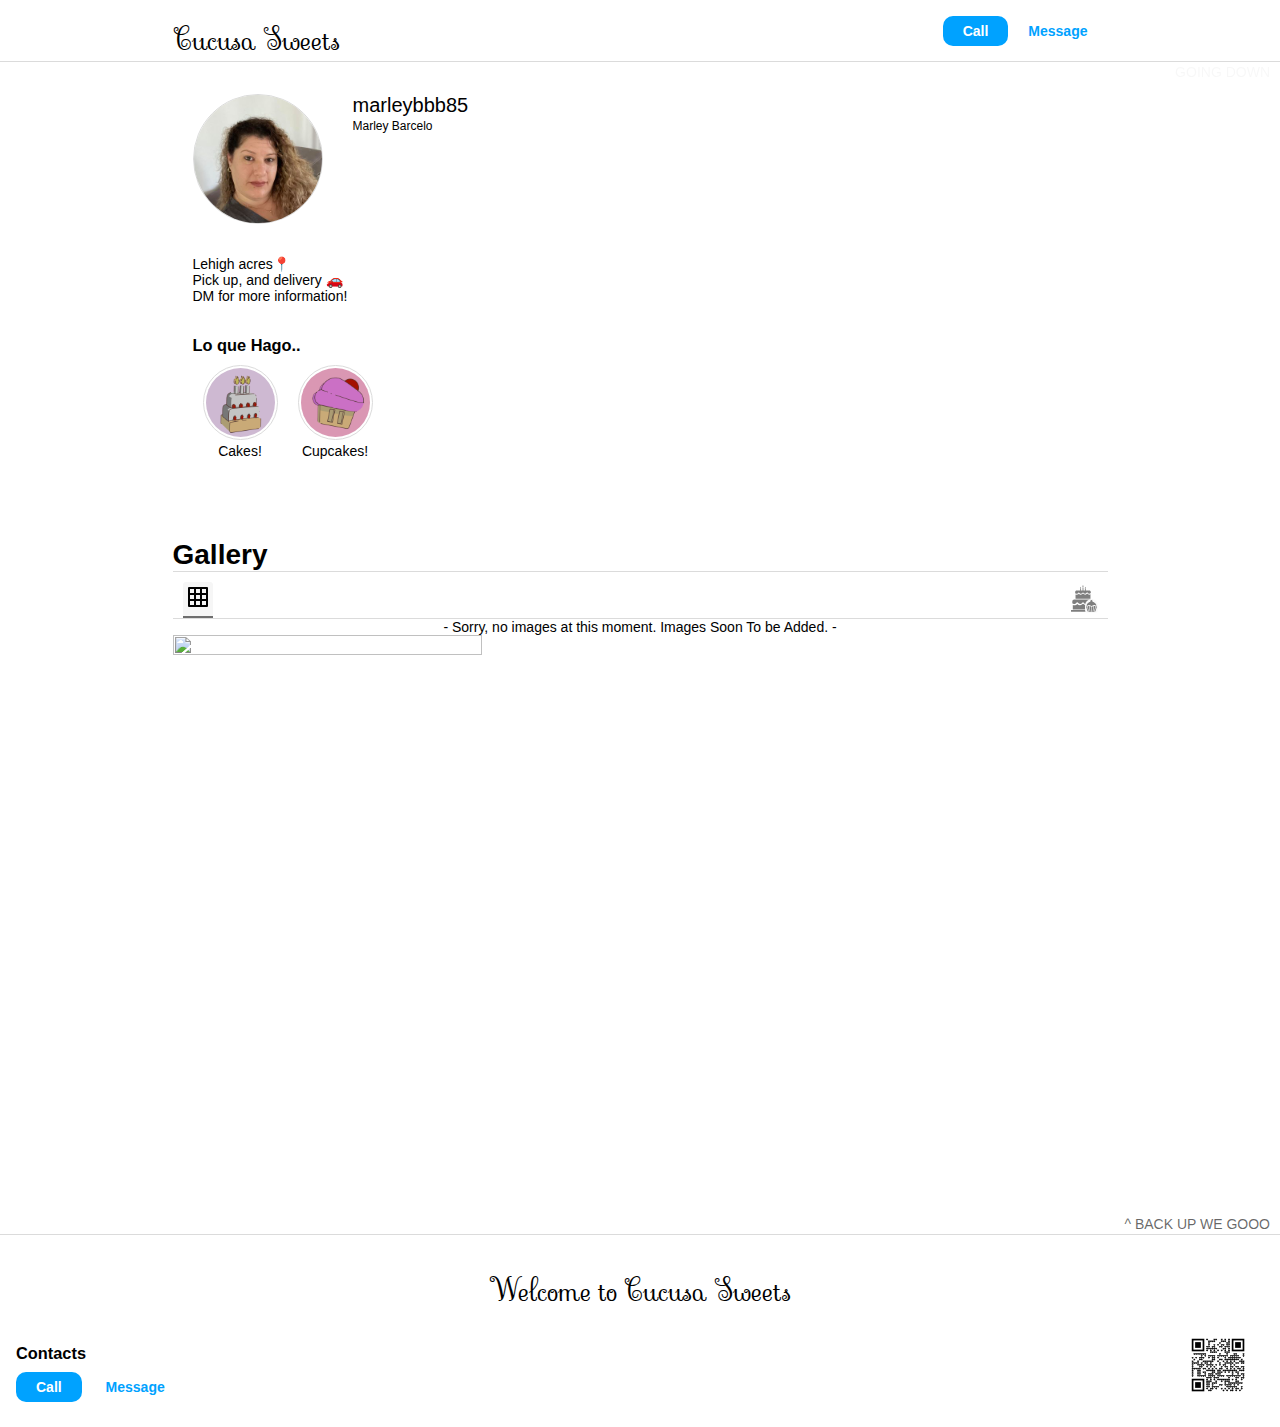
==== commit c0c7cbc8: "main - change Log #4" ====
--- a/index.html
+++ b/index.html
@@ -6,32 +6,31 @@
     <meta name="viewport" content="width=device-width, initial-scale=1.0">
     <link rel="stylesheet" href="css/universal.css">
     <link rel="stylesheet" href="css/index.css">
-    <title>BBB</title>
+    <link rel="icon" type="image/x-icon" href="sources/images/favicon.ico">
+    <title>Cucusa Sweets | Marley Barcelo</title>
 </head>
 
 <body id="to_body">
-    <p class="special absolute"
+    <!-- <p class="special absolute"
         style="color: rgba(255, 0, 0, 0.1); font-size: 30px; -webkit-user-select: none; user-select: none; cursor: default;">
         IN DEVELOPMENT
-    </p>
+    </p> -->
     <section>
         <!-- <div class="details_banner_wrapper">
             <div class="details_banner">
                 <p>
-                    - Order before a 10 day. period of Work hours - Most recent updated Work hours as of: <span
-                        class="date" id="details_banner_date"></span> - All Week - <br> <strong>!Please dont take this
-                        message into consideration as it is a place holder and will/could under go changes in
-                        DEVELOPMENT!</strong>
+                    - Most recent updated Work hours as of: <span class="date" id="details_banner_date"></span> - All
+                    Week -
                 </p>
             </div>
         </div> -->
         <nav>
             <div id="nav_links">
-                <!-- The Great Bs!! -->
-                <a class="logo" href="#">BBB</a>
+                <!-- The Great Sweets!! -->
+                <a class="logo" href="#">Cucusa Sweets</a>
                 <div id="right_nav">
-                    <a class="contact call" href="tel:+12392587172">Call</a>
-                    <a class="contact message" href="sms:+12392587172">Message</a>
+                    <a class="contact callbtn" href="tel:+12392587172">Call</a>
+                    <a class="contact messagebtn" href="sms:+12392587172">Message</a>
                 </div>
             </div>
             <a class="elevator" id="to_top" href="#to_bottom">GOING DOWN</a>
@@ -51,7 +50,7 @@
                 <div id="about" style="margin-top: 2rem;">
                     <p>Lehigh acres&#128205; <br> Pick up, and
                         delivery &#128663; <br>
-                        <a id="message" href="sms:+2392587172">DM</a> for more information!
+                        <a class="message" href="sms:+12392587172">DM</a> for more information!
                     </p>
                 </div>
                 <!-- That's for Reeaals -->
@@ -175,16 +174,16 @@
                                                 </h3>
                                                 <ul>
                                                     <li>
-                                                        Mega = 40 - 55 Personas
-                                                    </li>
-                                                    <li>
-                                                        Large = 15 - 20 Personas
-                                                    </li>
-                                                    <li>
-                                                        Medium = 10 - 12 Personas
-                                                    </li>
-                                                    <li>
-                                                        Mini = 6 - 8 Personas
+                                                        Mega = 25 y mas Personas
+                                                    </li>
+                                                    <li>
+                                                        Large = 15 - 25 Personas
+                                                    </li>
+                                                    <li>
+                                                        Medium = 10 - 15 Personas
+                                                    </li>
+                                                    <li>
+                                                        Mini = 8 - 10 Personas
                                                     </li>
                                                 </ul>
                                             </article>
@@ -210,7 +209,7 @@
                                                         Coco
                                                     </li>
                                                     <li>
-                                                        Nutella
+                                                        Chocolate
                                                     </li>
                                                     <li>
                                                         guayaba / Guava
@@ -278,56 +277,37 @@
                     </div>
                     <!-- The sweet gallery -->
                     <div id="gallery_wrapper">
+                        <p style="text-align: center;">- Sorry, no images at this moment. Images Soon To be Added. -</p>
                         <section id="gallery" class="grid-three">
-                            <!--  -->
-                            <div class="gallery_item">
-                                <img class="gallery_img" src="sources/images/cake.png" alt="">
-                            </div>
-                            <!--  -->
-                            <div class="gallery_item">
-                                <img class="gallery_img" src="sources/images/cupcake.png" alt="">
-                            </div>
-                            <!--  -->
-                            <div class="gallery_item">
-                                <img class="gallery_img" src="sources/products/" alt="">
-                            </div>
-                            <!--  -->
-                            <div class="gallery_item">
-                                <img class="gallery_img" src="sources/products/" alt="">
-                            </div>
-                            <!--  -->
-                            <div class="gallery_item">
-                                <img class="gallery_img" src="sources/products/" alt="">
-                            </div>
-                            <!--  -->
-                            <div class="gallery_item">
-                                <img class="gallery_img" src="sources/products/" alt="">
-                            </div>
-                            <!--  -->
-                            <div class="gallery_item">
-                                <img class="gallery_img" src="sources/products/" alt="">
-                            </div>
-                            <!--  -->
-                            <div class="gallery_item">
-                                <img class="gallery_img" src="sources/products/" alt="">
-                            </div>
-                            <!--  -->
-                            <div class="gallery_item">
-                                <img class="gallery_img" src="sources/products/" alt="">
-                            </div>
                             <!--  -->
                             <div class="gallery_item">
                                 <img class="gallery_img" src="sources/products/" alt="">
                             </div>
                         </section>
-                        <!-- Add JS -->
                         <button class="gallery_more_btn" id="show-more-images-btn">
                             Load more
                         </button>
-                        <div id="imageModal" class="modal">
-                            <span class="close">&times;</span>
-                            <img class="modal-content" id="enlargedImg">
-                            <div id="caption"></div>
+                        <div class="modalBg" id="modal-Bg">
+                            <div class="close">&times;</div>
+                            <div id="imageModal" class="modal">
+                                <img class="modal-content" id="modalImg">
+                            </div>
+                            <div class="modalNavContainer">
+                                <button id="prev" class="arrow-button">
+                                    <svg xmlns="http://www.w3.org/2000/svg" fill="none" viewBox="0 0 24 24"
+                                        stroke="currentColor">
+                                        <path stroke-linecap="round" stroke-linejoin="round" stroke-width="2"
+                                            d="M15 19l-7-7 7-7"></path>
+                                    </svg>
+                                </button>
+                                <button id="next" class="arrow-button">
+                                    <svg xmlns="http://www.w3.org/2000/svg" fill="none" viewBox="0 0 24 24"
+                                        stroke="currentColor">
+                                        <path stroke-linecap="round" stroke-linejoin="round" stroke-width="2"
+                                            d="M9 5l7 7-7 7"></path>
+                                    </svg>
+                                </button>
+                            </div>
                         </div>
                     </div>
                 </div>
@@ -335,16 +315,16 @@
         </main>
         <footer>
             <a class="elevator" id="to_bottom" href="#to_body">^ BACK UP WE GOOO</a>
-            <h2 class="header">
-                Welcome to BBBs
-            </h2>
+            <p class="header">
+                Welcome to Cucusa Sweets
+            </p>
             <div id="socials">
                 <h3>
                     Contacts
                 </h3>
                 <div class="contact_Me">
-                    <a class="contact call" href="tel:+12392587172">Call</a>
-                    <a class="contact message" href="sms:+12392587172">Message</a>
+                    <a class="contact callbtn" href="tel:+12392587172">Call</a>
+                    <a class="contact messagebtn" href="sms:+12392587172">Message</a>
                 </div>
             </div>
             <img src="sources/images/qr-code.png" alt="QR code for BBB">
--- a/css/universal.css
+++ b/css/universal.css
@@ -37,10 +37,6 @@
 
 .diminuto {
     font-size: 12px;
-}
-
-.medio {
-    text-align: center;
 }
 
 .elevator {
@@ -91,29 +87,105 @@
     margin-block-start: 1em;
 }
 
-.modal {
+.modalBg {
     display: none;
+    justify-content: center;
+    align-items: center;
     position: fixed;
     left: 0;
     top: 0;
     width: 100%;
     height: 100%;
-    overflow: auto;
-    z-index: 10;
-    background-color: white;
+    z-index: 3;
+    background-color: rgba(0, 0, 0, 0.7);
 }
 
-.modal-content {
+.modal {
+    justify-content: center;
+    align-items: center;
+    width: 85%;
+    height: 85%;
+    z-index: 4;
+    background-color: white;
+    border-radius: 3px;
+}
+
+#modalImg {
     max-width: 100%;
     max-height: 100%;
+    border-radius: inherit;
 }
 
 .close {
     position: absolute;
     top: 15px;
     right: 15px;
-    color: #000000;
     font-size: 30px;
-    font-weight: bold;
     cursor: pointer;
+    z-index: 4;
+    color: #ffffff;
+}
+
+.close:hover,
+.close:focus {
+    color: #999;
+}
+
+#modalTopNav {
+    display: flex;
+    justify-content: space-between;
+    align-items: center;
+    position: absolute;
+    top: 0;
+    margin-top: 1rem;
+    padding: 10px;
+    width: 99%;
+    z-index: 4;
+}
+
+/* Next & previous buttons */
+.modalNavContainer {
+    position: absolute;
+    width: 98%;
+    z-index: 4;
+}
+
+.arrow-button {
+    display: flex;
+    cursor: pointer;
+    position: absolute;
+    top: 50%;
+    width: auto;
+    padding: 6px;
+    margin-top: -50px;
+    font-size: 20px;
+    border-radius: 50%;
+    text-decoration: none;
+    background-color: var(--primary-grey-color);
+    -webkit-user-select: none;
+    user-select: none;
+    -webkit-transition: 0.6s ease;
+    transition: 0.4s ease;
+}
+
+.arrow-button svg {
+    width: 1.5rem;
+}
+
+/* Position the "next button" to the right */
+#next {
+    right: 0;
+}
+
+/* On hover, add a black background color with a little bit see-through */
+.arrow-button:hover {
+    background-color: rgb(171, 171, 171);
+}
+
+/* Media */
+@media screen and (min-width: 935px) {
+    .modal {
+        width: 89%;
+        height: auto;
+    }
 }--- a/css/index.css
+++ b/css/index.css
@@ -8,16 +8,16 @@
     top: 0;
     background-color: white;
     width: 100%;
-    height: 50px;
     padding: 0 1rem;
     border-bottom: var(--primary-grey-border);
-    z-index: 5;
+    z-index: 2;
 }
 
 nav #nav_links {
     display: flex;
     justify-content: space-between;
     align-items: center;
+    flex-wrap: wrap;
     width: var(--responsive-width);
 }
 
@@ -47,13 +47,13 @@
     border-radius: 10px;
 }
 
-.call {
+.callbtn {
     padding: 7px 20px;
     background-color: var(--tweet-color);
     color: white;
 }
 
-.message {
+.messagebtn {
     color: var(--tweet-color);
 }
 
@@ -136,14 +136,14 @@
     display: flex;
     justify-content: space-between;
     position: sticky;
-    top: 49px;
+    top: 41px;
     text-align: start;
     padding: 10px 10px 0;
     width: 100%;
     background-color: white;
     border-top: var(--primary-grey-border);
     border-bottom: var(--primary-grey-border);
-    z-index: 5;
+    z-index: 1;
 }
 
 .gridButton {
@@ -304,11 +304,8 @@
 
 footer .header {
     text-align: center;
+    font-size: 30px;
     font-family: var(--super-font);
-}
-
-footer .header .logo {
-    font-size: 1.5em;
 }
 
 footer #socials {
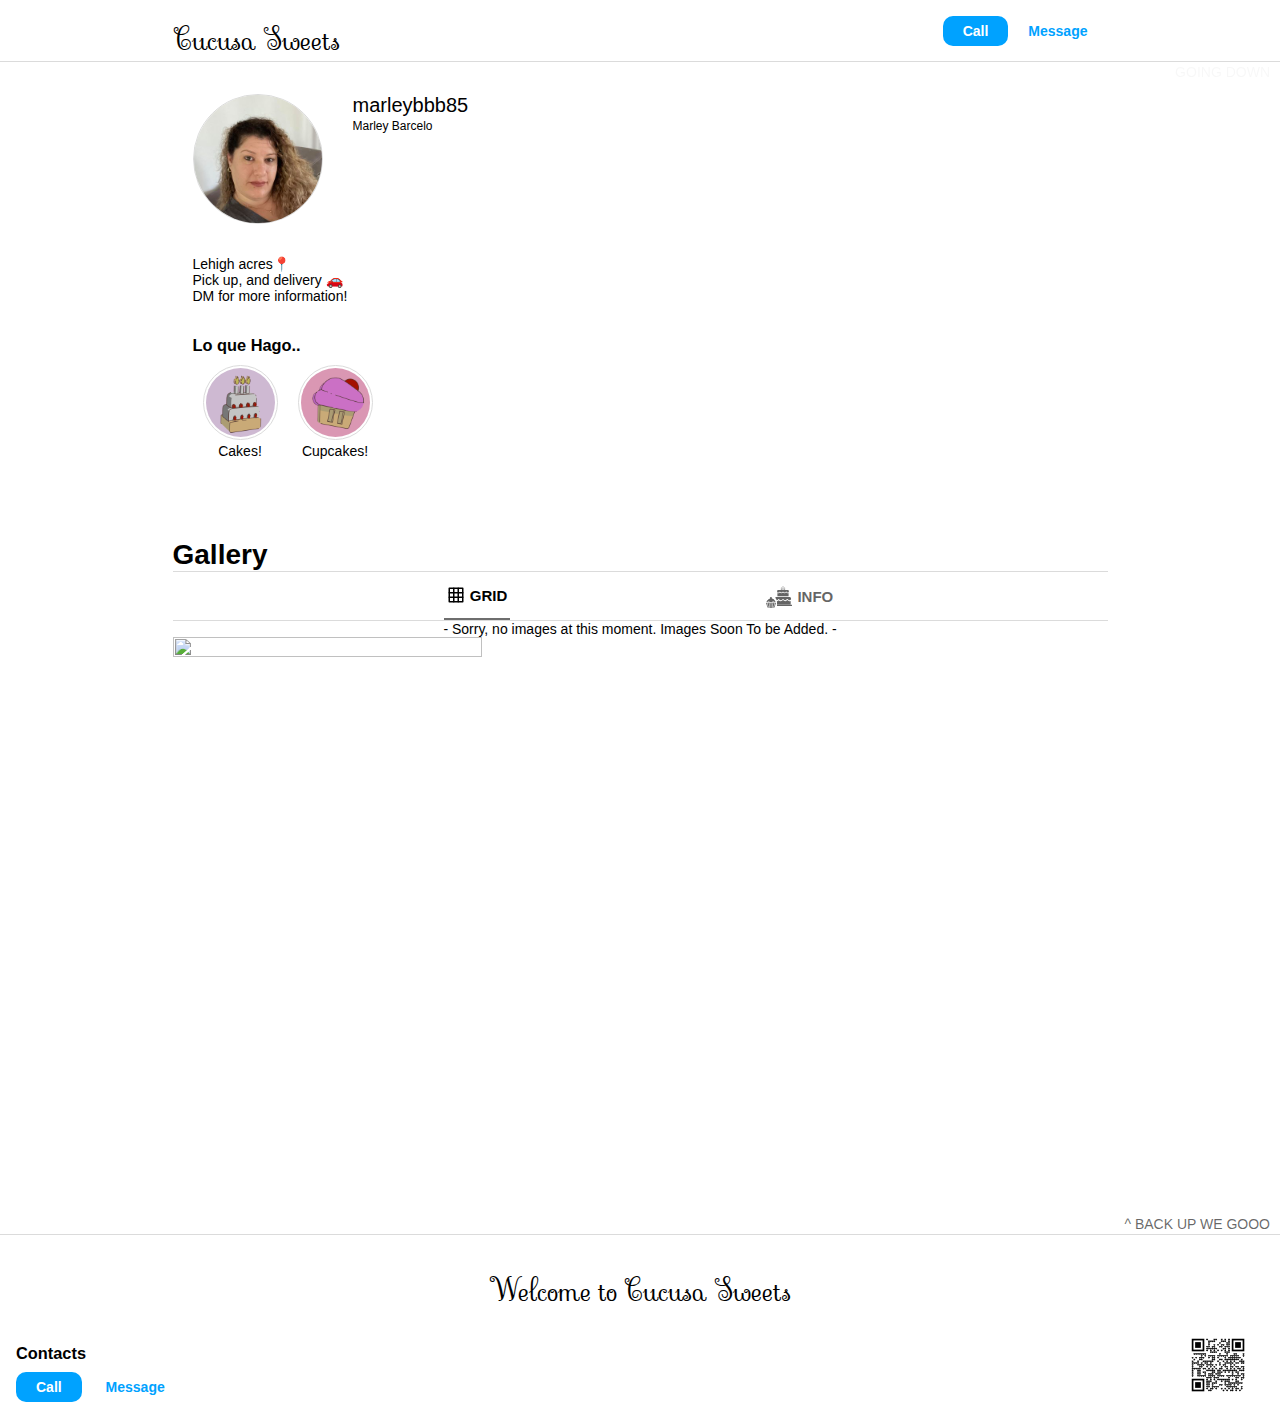
==== commit e3bc36fb: "main - change Log #5" ====
--- a/index.html
+++ b/index.html
@@ -11,10 +11,6 @@
 </head>
 
 <body id="to_body">
-    <!-- <p class="special absolute"
-        style="color: rgba(255, 0, 0, 0.1); font-size: 30px; -webkit-user-select: none; user-select: none; cursor: default;">
-        IN DEVELOPMENT
-    </p> -->
     <section>
         <!-- <div class="details_banner_wrapper">
             <div class="details_banner">
@@ -75,62 +71,58 @@
                         Gallery
                     </h1>
                     <div id="buttonContainer">
-                        <div class="left_gallery_Nav">
-                            <button class="gridButton active" id="grid_btn_three">
-                                <svg xmlns="http://www.w3.org/2000/svg" fill="none" viewBox="0 0 24 24"
-                                    stroke="currentColor">
-                                    <rect fill="none" height="18" stroke="currentColor" stroke-linecap="round"
-                                        stroke-linejoin="round" stroke-width="2" width="18" x="3" y="3"></rect>
-                                    <line fill="none" stroke="currentColor" stroke-linecap="round"
-                                        stroke-linejoin="round" stroke-width="2" x1="9.015" x2="9.015" y1="3" y2="21">
-                                    </line>
-                                    <line fill="none" stroke="currentColor" stroke-linecap="round"
-                                        stroke-linejoin="round" stroke-width="2" x1="14.985" x2="14.985" y1="3" y2="21">
-                                    </line>
-                                    <line fill="none" stroke="currentColor" stroke-linecap="round"
-                                        stroke-linejoin="round" stroke-width="2" x1="21" x2="3" y1="9.015" y2="9.015">
-                                    </line>
-                                    <line fill="none" stroke="currentColor" stroke-linecap="round"
-                                        stroke-linejoin="round" stroke-width="2" x1="21" x2="3" y1="14.985" y2="14.985">
-                                    </line>
-                                </svg>
-                            </button>
-                            <button class="gridButton" id="grid_btn_one">
-                                <svg xmlns="http://www.w3.org/2000/svg" fill="none" viewBox="0 0 24 24"
-                                    stroke="currentColor">
-                                    <rect fill="none" height="10" stroke="currentColor" stroke-linecap="round"
-                                        stroke-linejoin="round" stroke-width="2" width="12" x="6" y="7"></rect>
-                                    <line fill="none" stroke="currentColor" stroke-linecap="round"
-                                        stroke-miterlimit="10" stroke-width="2" x1="6.002" x2="18" y1="3.004"
-                                        y2="3.004"></line>
-                                    <line fill="none" stroke="currentColor" stroke-linecap="round"
-                                        stroke-miterlimit="10" stroke-width="2" x1="6.002" x2="18" y1="21" y2="21">
-                                    </line>
-                                </svg>
-                            </button>
-                        </div>
-                        <div class="right_gallery_Nav">
-                            <button class="gridButton" id="grid_btn_Info">
-                                <svg id="cake-svg" xmlns="http://www.w3.org/2000/svg"
-                                    xmlns:xlink="http://www.w3.org/1999/xlink" x="0px" y="0px"
-                                    viewBox="0 0 110.08 122.88" style="enable-background:new 0 0 110.08 122.88"
-                                    xml:space="preserve">
-                                    <g>
-                                        <path class="st0"
-                                            d="M63.85,18.63h3.9v6.55h16.4c3.7,0,6.72,3.02,6.72,6.72V37c-2.55,2.11-4.91,3.25-7.05,3.3 c-2.68,0.07-5.24-1.66-7.65-5.39l0,0c-0.13-0.2-0.3-0.38-0.5-0.52c-0.89-0.65-2.13-0.45-2.78,0.44c-2.44,3.35-4.95,5.21-7.53,5.35 c-2.61,0.14-5.53-1.46-8.79-5.03c-0.04-0.05-0.09-0.09-0.13-0.13c-0.82-0.74-2.08-0.68-2.82,0.13c-3.06,3.36-5.92,5.1-8.58,5.13 c-2.6,0.03-5.22-1.61-7.86-5.01l0,0c-0.12-0.15-0.26-0.29-0.43-0.41c-0.9-0.63-2.15-0.42-2.78,0.48c-1.95,2.76-4.22,4.4-6.66,4.84 c-1.67,0.3-3.47,0.02-5.39-0.77c-3.96-1.63-2.53-2.56-2.79-7.5c-0.2-3.69,3.03-6.73,6.73-6.73h16.35v-6.55h3.9v6.55h6.93V10.92h3.9 v14.26h6.93V18.63L63.85,18.63z M0,114.88h110.08v8H0V114.88L0,114.88z M90.87,41.92v0.22h-0.35C90.63,42.07,90.75,42,90.87,41.92 L90.87,41.92z M89.31,42.81v20.52H20.77V43.27c2.48,0.99,4.91,1.26,7.23,0.84c2.82-0.51,5.4-2.02,7.64-4.48 c2.98,3.15,6.12,4.67,9.42,4.64c3.35-0.04,6.69-1.7,10.03-4.91c3.6,3.46,7.09,4.99,10.47,4.81c3.19-0.17,6.13-1.86,8.85-4.89 c2.85,3.49,6.03,5.1,9.51,5.01C85.68,44.24,87.48,43.74,89.31,42.81L89.31,42.81z M15.2,66.95h79.76c5.06,0,9.19,4.14,9.19,9.19 v6.98c-3.49,2.89-6.71,4.44-9.65,4.52c-3.66,0.09-7.16-2.26-10.47-7.37l0,0c-0.18-0.27-0.4-0.52-0.68-0.72 c-1.22-0.89-2.92-0.62-3.8,0.6c-3.34,4.58-6.77,7.13-10.3,7.32c-3.57,0.19-7.56-1.99-12.02-6.88c-0.06-0.06-0.12-0.12-0.18-0.18 c-1.12-1.02-2.84-0.93-3.86,0.18c-4.18,4.59-8.1,6.97-11.74,7.01c-3.55,0.04-7.14-2.2-10.75-6.85l0,0 c-0.16-0.21-0.36-0.4-0.59-0.56c-1.23-0.87-2.94-0.57-3.8,0.66c-2.66,3.78-5.77,6.02-9.11,6.62c-2.29,0.41-4.75,0.02-7.38-1.06 C4.39,84.19,6.36,82.92,6,76.15C5.73,71.1,10.14,66.95,15.2,66.95L15.2,66.95z M104.15,89.85v0.3h-0.48 C103.83,90.06,103.99,89.96,104.15,89.85L104.15,89.85z M102.02,91.07v21.49H8.26V91.69c3.39,1.35,6.72,1.72,9.89,1.15 c3.86-0.7,7.39-2.77,10.45-6.13c4.07,4.31,8.37,6.39,12.89,6.34c4.58-0.05,9.16-2.32,13.72-6.71c4.93,4.73,9.7,6.83,14.32,6.58 c4.37-0.23,8.39-2.54,12.1-6.68c3.9,4.77,8.25,6.98,13,6.86C97.05,93.03,99.51,92.34,102.02,91.07L102.02,91.07z M44.13,7.71 C52.37,19.65,35.94,21.79,44.13,7.71L44.13,7.71z M54.96,0C63.2,11.94,46.76,14.08,54.96,0L54.96,0z M65.79,7.71 C74.02,19.65,57.59,21.79,65.79,7.71L65.79,7.71z" />
-                                    </g>
-                                </svg>
-                                <svg id="cupcake-svg" xmlns="http://www.w3.org/2000/svg"
-                                    xmlns:xlink="http://www.w3.org/1999/xlink" x="0px" y="0px"
-                                    viewBox="0 0 112.08 122.88" style="enable-background:new 0 0 112.08 122.88"
-                                    xml:space="preserve">
-                                    <g>
-                                        <path class="st0"
-                                            d="M12.44,57.58c-3.84,1.3-5.96,0.44-6.62-1.96c-1.44-5.2,4.89-12.8,7.81-16.76 c8.49-11.49,19.93-18.42,32.04-20.9c-1.24-1.84-1.97-4.06-1.97-6.44C43.7,5.16,48.85,0,55.21,0c6.36,0,11.52,5.16,11.52,11.52 c0,2.27-0.66,4.39-1.8,6.18c15.73,2.77,30.59,12.85,39.64,30.02c2.31,5.25,2.58,8.63-0.42,9.76c-0.7,0.26-1.51,0.29-2.45,0.14 c-1.47-0.23-3.33-0.68-5.36-1.68c-23.38-11.44-27.66,4.64-39.49,4.94C43.7,61.21,42.05,42.78,12.44,57.58L12.44,57.58z M0.25,66.7 c-0.45-1.55-0.35-2.53,0.67-2.54c4.46,1.73,7.33,2.39,9.72,2.34l14.95,56.37h-0.03c-4-0.92-7.24-3.14-9.52-7L0.25,66.7L0.25,66.7z M15.62,65.36c2.58-1.04,5.58-2.66,10.61-4.32c1.54-0.51,3.01-0.72,4.44-0.72L39,122.88h-8.08h-0.04L15.62,65.36L15.62,65.36z M36.08,61.14c7.55,1.93,10.26,5.61,15.84,7.96c0.55,0.23,1.1,0.4,1.65,0.52v53.26h-9.27L36.08,61.14L36.08,61.14z M58.86,69.62 l0.18-0.03c6.21-0.98,10.84-5.25,16.82-7.37l-8.07,60.66h-8.92V69.62L58.86,69.62z M81.29,61.06c2.63-0.18,5.57,0.17,8.98,1.34 c2.22,0.77,4.25,1.72,6.31,2.46l-15.39,58.02h-8.12L81.29,61.06L81.29,61.06z M101.57,65.98c1.66,0.1,3.43-0.11,5.4-0.8 c0.98-0.34,2.01-0.86,3.15-1.64c1.43,0.09,2.4,0.59,1.76,2.52l-15.47,48.58c-2.23,4.29-5.34,7.12-9.48,8.24h-0.45L101.57,65.98 L101.57,65.98z" />
-                                    </g>
-                                </svg>
-                            </button>
-                        </div>
+                        <button class="gridButton active" id="grid_btn_three">
+                            <svg xmlns="http://www.w3.org/2000/svg" fill="none" viewBox="0 0 24 24"
+                                stroke="currentColor">
+                                <rect fill="none" height="18" stroke="currentColor" stroke-linecap="round"
+                                    stroke-linejoin="round" stroke-width="2" width="18" x="3" y="3"></rect>
+                                <line fill="none" stroke="currentColor" stroke-linecap="round" stroke-linejoin="round"
+                                    stroke-width="2" x1="9.015" x2="9.015" y1="3" y2="21">
+                                </line>
+                                <line fill="none" stroke="currentColor" stroke-linecap="round" stroke-linejoin="round"
+                                    stroke-width="2" x1="14.985" x2="14.985" y1="3" y2="21">
+                                </line>
+                                <line fill="none" stroke="currentColor" stroke-linecap="round" stroke-linejoin="round"
+                                    stroke-width="2" x1="21" x2="3" y1="9.015" y2="9.015">
+                                </line>
+                                <line fill="none" stroke="currentColor" stroke-linecap="round" stroke-linejoin="round"
+                                    stroke-width="2" x1="21" x2="3" y1="14.985" y2="14.985">
+                                </line>
+                            </svg>
+                            <span class="gridButtonTag">GRID</span>
+                        </button>
+                        <button class="gridButton" id="grid_btn_one">
+                            <svg xmlns="http://www.w3.org/2000/svg" fill="none" viewBox="0 0 24 24"
+                                stroke="currentColor">
+                                <rect fill="none" height="10" stroke="currentColor" stroke-linecap="round"
+                                    stroke-linejoin="round" stroke-width="2" width="12" x="6" y="7"></rect>
+                                <line fill="none" stroke="currentColor" stroke-linecap="round" stroke-miterlimit="10"
+                                    stroke-width="2" x1="6.002" x2="18" y1="3.004" y2="3.004"></line>
+                                <line fill="none" stroke="currentColor" stroke-linecap="round" stroke-miterlimit="10"
+                                    stroke-width="2" x1="6.002" x2="18" y1="21" y2="21">
+                                </line>
+                            </svg>
+                            <span class="gridButtonTag">UNI</span>
+                        </button>
+                        <button class="gridButton" id="grid_btn_Info">
+                            <svg id="cake-svg" xmlns="http://www.w3.org/2000/svg"
+                                xmlns:xlink="http://www.w3.org/1999/xlink" x="0px" y="0px" viewBox="0 0 110.08 122.88"
+                                style="enable-background:new 0 0 110.08 122.88" xml:space="preserve">
+                                <g>
+                                    <path class="st0"
+                                        d="M63.85,18.63h3.9v6.55h16.4c3.7,0,6.72,3.02,6.72,6.72V37c-2.55,2.11-4.91,3.25-7.05,3.3 c-2.68,0.07-5.24-1.66-7.65-5.39l0,0c-0.13-0.2-0.3-0.38-0.5-0.52c-0.89-0.65-2.13-0.45-2.78,0.44c-2.44,3.35-4.95,5.21-7.53,5.35 c-2.61,0.14-5.53-1.46-8.79-5.03c-0.04-0.05-0.09-0.09-0.13-0.13c-0.82-0.74-2.08-0.68-2.82,0.13c-3.06,3.36-5.92,5.1-8.58,5.13 c-2.6,0.03-5.22-1.61-7.86-5.01l0,0c-0.12-0.15-0.26-0.29-0.43-0.41c-0.9-0.63-2.15-0.42-2.78,0.48c-1.95,2.76-4.22,4.4-6.66,4.84 c-1.67,0.3-3.47,0.02-5.39-0.77c-3.96-1.63-2.53-2.56-2.79-7.5c-0.2-3.69,3.03-6.73,6.73-6.73h16.35v-6.55h3.9v6.55h6.93V10.92h3.9 v14.26h6.93V18.63L63.85,18.63z M0,114.88h110.08v8H0V114.88L0,114.88z M90.87,41.92v0.22h-0.35C90.63,42.07,90.75,42,90.87,41.92 L90.87,41.92z M89.31,42.81v20.52H20.77V43.27c2.48,0.99,4.91,1.26,7.23,0.84c2.82-0.51,5.4-2.02,7.64-4.48 c2.98,3.15,6.12,4.67,9.42,4.64c3.35-0.04,6.69-1.7,10.03-4.91c3.6,3.46,7.09,4.99,10.47,4.81c3.19-0.17,6.13-1.86,8.85-4.89 c2.85,3.49,6.03,5.1,9.51,5.01C85.68,44.24,87.48,43.74,89.31,42.81L89.31,42.81z M15.2,66.95h79.76c5.06,0,9.19,4.14,9.19,9.19 v6.98c-3.49,2.89-6.71,4.44-9.65,4.52c-3.66,0.09-7.16-2.26-10.47-7.37l0,0c-0.18-0.27-0.4-0.52-0.68-0.72 c-1.22-0.89-2.92-0.62-3.8,0.6c-3.34,4.58-6.77,7.13-10.3,7.32c-3.57,0.19-7.56-1.99-12.02-6.88c-0.06-0.06-0.12-0.12-0.18-0.18 c-1.12-1.02-2.84-0.93-3.86,0.18c-4.18,4.59-8.1,6.97-11.74,7.01c-3.55,0.04-7.14-2.2-10.75-6.85l0,0 c-0.16-0.21-0.36-0.4-0.59-0.56c-1.23-0.87-2.94-0.57-3.8,0.66c-2.66,3.78-5.77,6.02-9.11,6.62c-2.29,0.41-4.75,0.02-7.38-1.06 C4.39,84.19,6.36,82.92,6,76.15C5.73,71.1,10.14,66.95,15.2,66.95L15.2,66.95z M104.15,89.85v0.3h-0.48 C103.83,90.06,103.99,89.96,104.15,89.85L104.15,89.85z M102.02,91.07v21.49H8.26V91.69c3.39,1.35,6.72,1.72,9.89,1.15 c3.86-0.7,7.39-2.77,10.45-6.13c4.07,4.31,8.37,6.39,12.89,6.34c4.58-0.05,9.16-2.32,13.72-6.71c4.93,4.73,9.7,6.83,14.32,6.58 c4.37-0.23,8.39-2.54,12.1-6.68c3.9,4.77,8.25,6.98,13,6.86C97.05,93.03,99.51,92.34,102.02,91.07L102.02,91.07z M44.13,7.71 C52.37,19.65,35.94,21.79,44.13,7.71L44.13,7.71z M54.96,0C63.2,11.94,46.76,14.08,54.96,0L54.96,0z M65.79,7.71 C74.02,19.65,57.59,21.79,65.79,7.71L65.79,7.71z" />
+                                </g>
+                            </svg>
+                            <svg id="cupcake-svg" xmlns="http://www.w3.org/2000/svg"
+                                xmlns:xlink="http://www.w3.org/1999/xlink" x="0px" y="0px" viewBox="0 0 112.08 122.88"
+                                style="enable-background:new 0 0 112.08 122.88" xml:space="preserve">
+                                <g>
+                                    <path class="st0"
+                                        d="M12.44,57.58c-3.84,1.3-5.96,0.44-6.62-1.96c-1.44-5.2,4.89-12.8,7.81-16.76 c8.49-11.49,19.93-18.42,32.04-20.9c-1.24-1.84-1.97-4.06-1.97-6.44C43.7,5.16,48.85,0,55.21,0c6.36,0,11.52,5.16,11.52,11.52 c0,2.27-0.66,4.39-1.8,6.18c15.73,2.77,30.59,12.85,39.64,30.02c2.31,5.25,2.58,8.63-0.42,9.76c-0.7,0.26-1.51,0.29-2.45,0.14 c-1.47-0.23-3.33-0.68-5.36-1.68c-23.38-11.44-27.66,4.64-39.49,4.94C43.7,61.21,42.05,42.78,12.44,57.58L12.44,57.58z M0.25,66.7 c-0.45-1.55-0.35-2.53,0.67-2.54c4.46,1.73,7.33,2.39,9.72,2.34l14.95,56.37h-0.03c-4-0.92-7.24-3.14-9.52-7L0.25,66.7L0.25,66.7z M15.62,65.36c2.58-1.04,5.58-2.66,10.61-4.32c1.54-0.51,3.01-0.72,4.44-0.72L39,122.88h-8.08h-0.04L15.62,65.36L15.62,65.36z M36.08,61.14c7.55,1.93,10.26,5.61,15.84,7.96c0.55,0.23,1.1,0.4,1.65,0.52v53.26h-9.27L36.08,61.14L36.08,61.14z M58.86,69.62 l0.18-0.03c6.21-0.98,10.84-5.25,16.82-7.37l-8.07,60.66h-8.92V69.62L58.86,69.62z M81.29,61.06c2.63-0.18,5.57,0.17,8.98,1.34 c2.22,0.77,4.25,1.72,6.31,2.46l-15.39,58.02h-8.12L81.29,61.06L81.29,61.06z M101.57,65.98c1.66,0.1,3.43-0.11,5.4-0.8 c0.98-0.34,2.01-0.86,3.15-1.64c1.43,0.09,2.4,0.59,1.76,2.52l-15.47,48.58c-2.23,4.29-5.34,7.12-9.48,8.24h-0.45L101.57,65.98 L101.57,65.98z" />
+                                </g>
+                            </svg>
+                            <span class="gridButtonTag">INFO</span>
+                        </button>
                     </div>
                     <!-- More info section -->
                     <div id="moreInfo_wrapper" style="display: none;">
@@ -172,6 +164,7 @@
                                                 <h3>
                                                     Sizes
                                                 </h3>
+                                                <strong>Estimados:</strong>
                                                 <ul>
                                                     <li>
                                                         Mega = 25 y mas Personas
--- a/css/universal.css
+++ b/css/universal.css
@@ -3,11 +3,14 @@
 
 :root {
     --responsive-width: min(935px, 100% - 0rem);
+    /* color */
     --primary-grey-color: #f6f6f6;
     --secondary-grey-color: rgb(30, 30, 30);
+    /* border */
     --primary-grey-border: 1px solid rgb(219, 219, 219);
     --secondary-grey-border: 2px solid rgb(110, 110, 110);
     --third-grey-border: 2px solid rgb(200, 200, 200);
+
     --tweet-color: rgb(0, 162, 255);
     --super-font: 'Sevillana', cursive;
 
--- a/css/index.css
+++ b/css/index.css
@@ -134,12 +134,13 @@
 
 #buttonContainer {
     display: flex;
-    justify-content: space-between;
+    justify-content: space-evenly;
     position: sticky;
     top: 41px;
     text-align: start;
-    padding: 10px 10px 0;
-    width: 100%;
+    padding: 0 10px 0;
+    width: 100%;
+    height: 50px;
     background-color: white;
     border-top: var(--primary-grey-border);
     border-bottom: var(--primary-grey-border);
@@ -147,9 +148,11 @@
 }
 
 .gridButton {
+    display: flex;
+    align-items: center;
     position: relative;
     padding: 3px;
-    opacity: 0.5;
+    opacity: 0.6;
 }
 
 .gridButton.active {
@@ -157,21 +160,26 @@
     border-bottom: var(--secondary-grey-border);
     border-radius: 3px 3px 0 0;
     opacity: 1;
-    background-color: var(--primary-grey-color);
 }
 
 .gridButton svg {
-    width: 1.5rem;
+    width: 15px;
 }
 
 #cupcake-svg {
     position: absolute;
-    right: 0;
-    bottom: 5px;
+    left: -3px;
+    bottom: 13px;
     padding: 1px;
-    width: 13px;
-    background-color: var(--primary-grey-color);
+    width: 9px;
+    background-color: white;
     border-radius: 10px 10px 5px 5px;
+}
+
+.gridButtonTag {
+    margin-left: 5px;
+    font-size: 13px;
+    font-weight: 600;
 }
 
 /* ========= */
@@ -233,11 +241,6 @@
     margin-top: 1.3rem;
     padding: 5px;
     border-bottom: var(--primary-grey-border);
-}
-
-.highlight {
-    background-color: yellow;
-    border-radius: 5px;
 }
 
 .hidden {
@@ -331,6 +334,20 @@
         max-width: 130px;
     }
 
+    .gridButton svg {
+        width: 18px;
+    }
+
+    #cupcake-svg {
+        left: -6px;
+        bottom: 11px;
+        width: 12px;
+    }
+
+    .gridButtonTag {
+        font-size: 15px;
+    }
+
     #grid_btn_one {
         display: none;
     }
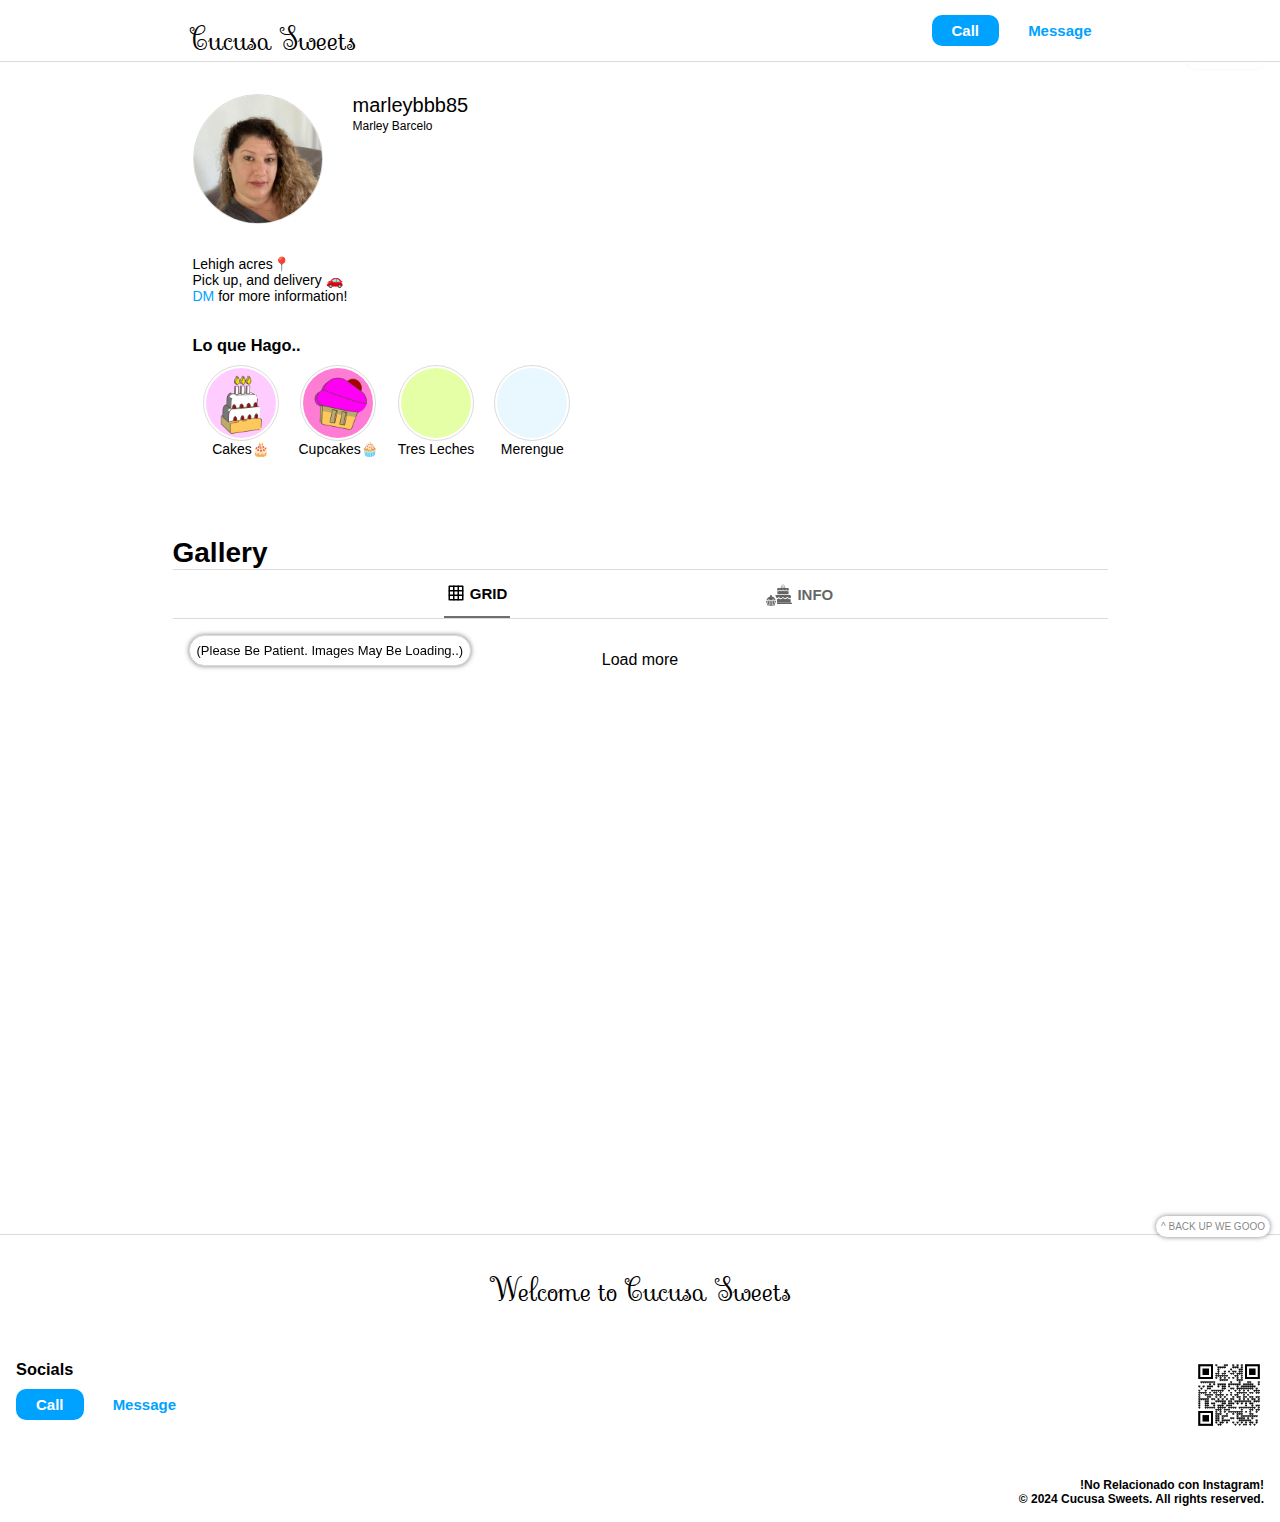
==== commit 4f2d3aed: "main - change Log #6" ====
--- a/index.html
+++ b/index.html
@@ -11,321 +11,352 @@
 </head>
 
 <body id="to_body">
-    <section>
-        <!-- <div class="details_banner_wrapper">
-            <div class="details_banner">
-                <p>
-                    - Most recent updated Work hours as of: <span class="date" id="details_banner_date"></span> - All
-                    Week -
+    <!-- <p class="fat absolute_fixed"
+        style="color: rgba(255, 0, 0, 0.1); text-align: center; font-size: 30px; -webkit-user-select: none; user-select: none; cursor: default;">
+        IN DEVELOPMENT <br> No postiado en linea
+    </p> -->
+    <!-- <div class="details_banner_wrapper">
+        <div class="details_banner">
+            <p>
+                - Most recent updated Work hours as of: <span class="date" id="details_banner_date"></span> - All Week -
+            </p>
+        </div>
+    </div> -->
+
+    <header class="top_header">
+        <div id="header_main_content">
+            <a class="logo" href="#">Cucusa Sweets</a> <!-- The Great Sweets!! -->
+            <nav>
+                <div class="contact_btns">
+                    <a class="contact callbtn" href="tel:+12392587172">Call</a>
+                    <a class="contact messagebtn" href="sms:+12392587172">Message</a>
+                </div>
+            </nav>
+        </div>
+    </header>
+    <a class="elevator" id="to_top" href="#to_bottom">GOING DOWN</a>
+    <main>
+        <section style="margin: 0 20px;">
+            <div id="profile">
+                <img src="sources/profile/marley.jpg" alt="marleybbb85 Profile Picture">
+                <div id="profile_username">
+                    <p>
+                        <span>marleybbb85</span>
+                        <br>
+                        <span>Marley Barcelo</span>
+                    </p>
+                </div>
+            </div>
+            <div id="about" style="margin-top: 2rem;">
+                <p>Lehigh acres&#128205; <br> Pick up, and
+                    delivery &#128663; <br>
+                    <a class="about messagebtn" href="sms:+12392587172">DM</a> for more information!
                 </p>
             </div>
-        </div> -->
-        <nav>
-            <div id="nav_links">
-                <!-- The Great Sweets!! -->
-                <a class="logo" href="#">Cucusa Sweets</a>
-                <div id="right_nav">
+            <!-- That's for Reeaals -->
+            <section id="reals">
+                <h3>Lo que Hago..</h3>
+                <div id="real_wrapper">
+                    <div class="real_bubble">
+                        <div class="real_bubble_img_wrapper">
+                            <img class="real_bubble_img" src="sources/images/cake.png" alt="Cupcake Image Drawing">
+                        </div>
+                        <p class="sub-head">Cakes&#x1F382;</p>
+                    </div>
+                    <div class="real_bubble">
+                        <div class="real_bubble_img_wrapper">
+                            <img class="real_bubble_img" src="sources/images/cupcake.png" alt="Cupcake Image Drawing">
+                        </div>
+                        <p class="sub-head">Cupcakes&#x1F9C1;</p>
+                    </div>
+                    <div class="real_bubble">
+                        <div class="real_bubble_img_wrapper">
+                            <div class="real_bubble_img"></div>
+                        </div>
+                        <p class="sub-head">Tres Leches</p>
+                    </div>
+                    <div class="real_bubble">
+                        <div class="real_bubble_img_wrapper">
+                            <div class="real_bubble_img"></div>
+                        </div>
+                        <p class="sub-head">Merengue</p>
+                    </div>
+                </div>
+            </section>
+        </section>
+
+        <section id="sweet_gallery_wrapper">
+            <h1 id="sweet_section_title">
+                Gallery
+            </h1>
+            <nav id="buttonContainer">
+                <p id="imageCounter">(Please Be Patient. Images May Be Loading..)</p>
+                <button class="gridButton active" id="grid_btn_three">
+                    <svg xmlns="http://www.w3.org/2000/svg" fill="none" viewBox="0 0 24 24" stroke="currentColor">
+                        <rect fill="none" height="18" stroke="currentColor" stroke-linecap="round"
+                            stroke-linejoin="round" stroke-width="2" width="18" x="3" y="3"></rect>
+                        <line fill="none" stroke="currentColor" stroke-linecap="round" stroke-linejoin="round"
+                            stroke-width="2" x1="9.015" x2="9.015" y1="3" y2="21">
+                        </line>
+                        <line fill="none" stroke="currentColor" stroke-linecap="round" stroke-linejoin="round"
+                            stroke-width="2" x1="14.985" x2="14.985" y1="3" y2="21">
+                        </line>
+                        <line fill="none" stroke="currentColor" stroke-linecap="round" stroke-linejoin="round"
+                            stroke-width="2" x1="21" x2="3" y1="9.015" y2="9.015">
+                        </line>
+                        <line fill="none" stroke="currentColor" stroke-linecap="round" stroke-linejoin="round"
+                            stroke-width="2" x1="21" x2="3" y1="14.985" y2="14.985">
+                        </line>
+                    </svg>
+                    <span class="gridButtonTag">GRID</span>
+                </button>
+                <button class="gridButton" id="grid_btn_one">
+                    <svg xmlns="http://www.w3.org/2000/svg" fill="none" viewBox="0 0 24 24" stroke="currentColor">
+                        <rect fill="none" height="10" stroke="currentColor" stroke-linecap="round"
+                            stroke-linejoin="round" stroke-width="2" width="12" x="6" y="7"></rect>
+                        <line fill="none" stroke="currentColor" stroke-linecap="round" stroke-miterlimit="10"
+                            stroke-width="2" x1="6.002" x2="18" y1="3.004" y2="3.004"></line>
+                        <line fill="none" stroke="currentColor" stroke-linecap="round" stroke-miterlimit="10"
+                            stroke-width="2" x1="6.002" x2="18" y1="21" y2="21">
+                        </line>
+                    </svg>
+                    <span class="gridButtonTag">UNI</span>
+                </button>
+                <button class="gridButton" id="grid_btn_Info">
+                    <svg id="cake-svg" xmlns="http://www.w3.org/2000/svg" xmlns:xlink="http://www.w3.org/1999/xlink"
+                        x="0px" y="0px" viewBox="0 0 110.08 122.88" xml:space="preserve">
+                        <g>
+                            <path class="st0"
+                                d="M63.85,18.63h3.9v6.55h16.4c3.7,0,6.72,3.02,6.72,6.72V37c-2.55,2.11-4.91,3.25-7.05,3.3 c-2.68,0.07-5.24-1.66-7.65-5.39l0,0c-0.13-0.2-0.3-0.38-0.5-0.52c-0.89-0.65-2.13-0.45-2.78,0.44c-2.44,3.35-4.95,5.21-7.53,5.35 c-2.61,0.14-5.53-1.46-8.79-5.03c-0.04-0.05-0.09-0.09-0.13-0.13c-0.82-0.74-2.08-0.68-2.82,0.13c-3.06,3.36-5.92,5.1-8.58,5.13 c-2.6,0.03-5.22-1.61-7.86-5.01l0,0c-0.12-0.15-0.26-0.29-0.43-0.41c-0.9-0.63-2.15-0.42-2.78,0.48c-1.95,2.76-4.22,4.4-6.66,4.84 c-1.67,0.3-3.47,0.02-5.39-0.77c-3.96-1.63-2.53-2.56-2.79-7.5c-0.2-3.69,3.03-6.73,6.73-6.73h16.35v-6.55h3.9v6.55h6.93V10.92h3.9 v14.26h6.93V18.63L63.85,18.63z M0,114.88h110.08v8H0V114.88L0,114.88z M90.87,41.92v0.22h-0.35C90.63,42.07,90.75,42,90.87,41.92 L90.87,41.92z M89.31,42.81v20.52H20.77V43.27c2.48,0.99,4.91,1.26,7.23,0.84c2.82-0.51,5.4-2.02,7.64-4.48 c2.98,3.15,6.12,4.67,9.42,4.64c3.35-0.04,6.69-1.7,10.03-4.91c3.6,3.46,7.09,4.99,10.47,4.81c3.19-0.17,6.13-1.86,8.85-4.89 c2.85,3.49,6.03,5.1,9.51,5.01C85.68,44.24,87.48,43.74,89.31,42.81L89.31,42.81z M15.2,66.95h79.76c5.06,0,9.19,4.14,9.19,9.19 v6.98c-3.49,2.89-6.71,4.44-9.65,4.52c-3.66,0.09-7.16-2.26-10.47-7.37l0,0c-0.18-0.27-0.4-0.52-0.68-0.72 c-1.22-0.89-2.92-0.62-3.8,0.6c-3.34,4.58-6.77,7.13-10.3,7.32c-3.57,0.19-7.56-1.99-12.02-6.88c-0.06-0.06-0.12-0.12-0.18-0.18 c-1.12-1.02-2.84-0.93-3.86,0.18c-4.18,4.59-8.1,6.97-11.74,7.01c-3.55,0.04-7.14-2.2-10.75-6.85l0,0 c-0.16-0.21-0.36-0.4-0.59-0.56c-1.23-0.87-2.94-0.57-3.8,0.66c-2.66,3.78-5.77,6.02-9.11,6.62c-2.29,0.41-4.75,0.02-7.38-1.06 C4.39,84.19,6.36,82.92,6,76.15C5.73,71.1,10.14,66.95,15.2,66.95L15.2,66.95z M104.15,89.85v0.3h-0.48 C103.83,90.06,103.99,89.96,104.15,89.85L104.15,89.85z M102.02,91.07v21.49H8.26V91.69c3.39,1.35,6.72,1.72,9.89,1.15 c3.86-0.7,7.39-2.77,10.45-6.13c4.07,4.31,8.37,6.39,12.89,6.34c4.58-0.05,9.16-2.32,13.72-6.71c4.93,4.73,9.7,6.83,14.32,6.58 c4.37-0.23,8.39-2.54,12.1-6.68c3.9,4.77,8.25,6.98,13,6.86C97.05,93.03,99.51,92.34,102.02,91.07L102.02,91.07z M44.13,7.71 C52.37,19.65,35.94,21.79,44.13,7.71L44.13,7.71z M54.96,0C63.2,11.94,46.76,14.08,54.96,0L54.96,0z M65.79,7.71 C74.02,19.65,57.59,21.79,65.79,7.71L65.79,7.71z" />
+                        </g>
+                    </svg>
+                    <svg id="cupcake-svg" xmlns="http://www.w3.org/2000/svg" xmlns:xlink="http://www.w3.org/1999/xlink"
+                        x="0px" y="0px" viewBox="0 0 112.08 122.88" xml:space="preserve">
+                        <g>
+                            <path class="st0"
+                                d="M12.44,57.58c-3.84,1.3-5.96,0.44-6.62-1.96c-1.44-5.2,4.89-12.8,7.81-16.76 c8.49-11.49,19.93-18.42,32.04-20.9c-1.24-1.84-1.97-4.06-1.97-6.44C43.7,5.16,48.85,0,55.21,0c6.36,0,11.52,5.16,11.52,11.52 c0,2.27-0.66,4.39-1.8,6.18c15.73,2.77,30.59,12.85,39.64,30.02c2.31,5.25,2.58,8.63-0.42,9.76c-0.7,0.26-1.51,0.29-2.45,0.14 c-1.47-0.23-3.33-0.68-5.36-1.68c-23.38-11.44-27.66,4.64-39.49,4.94C43.7,61.21,42.05,42.78,12.44,57.58L12.44,57.58z M0.25,66.7 c-0.45-1.55-0.35-2.53,0.67-2.54c4.46,1.73,7.33,2.39,9.72,2.34l14.95,56.37h-0.03c-4-0.92-7.24-3.14-9.52-7L0.25,66.7L0.25,66.7z M15.62,65.36c2.58-1.04,5.58-2.66,10.61-4.32c1.54-0.51,3.01-0.72,4.44-0.72L39,122.88h-8.08h-0.04L15.62,65.36L15.62,65.36z M36.08,61.14c7.55,1.93,10.26,5.61,15.84,7.96c0.55,0.23,1.1,0.4,1.65,0.52v53.26h-9.27L36.08,61.14L36.08,61.14z M58.86,69.62 l0.18-0.03c6.21-0.98,10.84-5.25,16.82-7.37l-8.07,60.66h-8.92V69.62L58.86,69.62z M81.29,61.06c2.63-0.18,5.57,0.17,8.98,1.34 c2.22,0.77,4.25,1.72,6.31,2.46l-15.39,58.02h-8.12L81.29,61.06L81.29,61.06z M101.57,65.98c1.66,0.1,3.43-0.11,5.4-0.8 c0.98-0.34,2.01-0.86,3.15-1.64c1.43,0.09,2.4,0.59,1.76,2.52l-15.47,48.58c-2.23,4.29-5.34,7.12-9.48,8.24h-0.45L101.57,65.98 L101.57,65.98z" />
+                        </g>
+                    </svg>
+                    <span class="gridButtonTag">INFO</span>
+                </button>
+            </nav>
+
+            <div id="gallery_wrapper">
+                <section id="gallery" class="grid-three"></section>
+                <button class="gallery_more_btn" id="show-more-images-btn">
+                    Load more <br> <span id="amount_images_remaining"></span>
+                </button>
+                <!-- Modal -->
+                <div class="modalBg" id="modal-Bg">
+                    <button class="close">&times;</button>
+                    <div id="modal-content-container" class="modal">
+                        <img id="modalImg">
+                        <div class="modal-button-container">
+                            <button class="fullscreenBtn">
+                                <svg xmlns="http://www.w3.org/2000/svg" viewBox="0 0 24 24" fill="grey">
+                                    <path fill="none" d="M0 0h24v24H0z"></path>
+                                    <path
+                                        d="M21 3C21.5523 3 22 3.44772 22 4V20C22 20.5523 21.5523 21 21 21H3C2.44772 21 2 20.5523 2 20V4C2 3.44772 2.44772 3 3 3H21ZM20 5H4V19H20V5ZM13 17V15H16V12H18V17H13ZM11 7V9H8V12H6V7H11Z">
+                                    </path>
+                                </svg>
+                            </button>
+                        </div>
+                    </div>
+                    <!-- Nav Buttons -->
+                    <div class="modalNavContainer">
+                        <button id="prev" class="arrow-button">
+                            <svg xmlns="http://www.w3.org/2000/svg" fill="none" viewBox="0 0 24 24"
+                                stroke="currentColor">
+                                <path stroke-linecap="round" stroke-linejoin="round" stroke-width="2"
+                                    d="M15 19l-7-7 7-7"></path>
+                            </svg>
+                        </button>
+                        <div id="nextbtnContainer">
+                            <button id="next" class="arrow-button">
+                                <svg xmlns="http://www.w3.org/2000/svg" fill="none" viewBox="0 0 24 24"
+                                    stroke="currentColor">
+                                    <path stroke-linecap="round" stroke-linejoin="round" stroke-width="2"
+                                        d="M9 5l7 7-7 7"></path>
+                                </svg>
+                            </button>
+                        </div>
+                    </div>
+                </div>
+            </div>
+
+            <section id="moreInfo" style="display: none;">
+                <aside id="more-Info-tabs">
+                    <div class="tab_collection" id="cakes_tab_collection">
+                        <h2 class="tab_titles" id="cake_tab_title">
+                            Cakes:
+                        </h2>
+                        <button class="tab_links active" id="cake-sizes-btn" type="button">Tamaños /
+                            Sizes</button>
+                        <button class="tab_links" id="cake-flavor-btn" type="button">Sabores /
+                            Flavors</button>
+                        <button class="tab_links" id="cake-filling-btn" type="button">
+                            Relleno / Filling
+                        </button>
+                        <button class="tab_links" id="cake-decor-btn" type="button">Decor</button>
+                    </div>
+                    <div class="tab_collection" id="cupcakes_tab_collection">
+                        <h2 class="tab_titles" id="cupcake_tab_title">
+                            Cupcakes:
+                        </h2>
+                        <button class="tab_links" id="cupcake-flavor-btn" type="button">Sabores /
+                            Flavors</button>
+                        <button class="tab_links" id="cupcake-decor-btn" type="button">Decor</button>
+                    </div>
+                </aside>
+                <article id="articles_wrapper">
+                    <p class="diminuto" id="starting_price">
+                        Cakes Comienzan en: <strong>$25</strong>
+                    </p>
+                    <div class="article_collection_wrapper">
+                        <article class="article_collection" id="cake_article">
+                            <h2 id="cake_article_title">
+                                Cakes:
+                            </h2>
+                            <section id="cake-sizes">
+                                <h3>
+                                    Sizes
+                                </h3>
+                                <strong>Estimados:</strong>
+                                <ul>
+                                    <li>
+                                        Mega = 25 y mas Personas
+                                    </li>
+                                    <li>
+                                        Large = 15 - 25 Personas
+                                    </li>
+                                    <li>
+                                        Medium = 10 - 15 Personas
+                                    </li>
+                                    <li>
+                                        Mini = 8 - 10 Personas
+                                    </li>
+                                </ul>
+                            </section>
+                            <section class="hidden" id="cake-flavor">
+                                <h3>
+                                    Flavors
+                                </h3>
+                                <ul>
+                                    <li>
+                                        Vanilla
+                                    </li>
+                                    <li>
+                                        Chocolate
+                                    </li>
+                                </ul>
+                            </section>
+                            <section class="hidden" id="cake-filling">
+                                <h3>
+                                    Filling
+                                </h3>
+                                <ul>
+                                    <li>
+                                        Coco
+                                    </li>
+                                    <li>
+                                        Nutella
+                                    </li>
+                                    <li>
+                                        Chocolate
+                                    </li>
+                                    <li>
+                                        guayaba / Guava
+                                    </li>
+                                    <li>
+                                        Dulce de leche / Caramelized milk
+                                    </li>
+                                    <li>
+                                        Natilla de Vanilla / Vanilla pudding
+                                    </li>
+                                    <li>
+                                        Natilla de Chocolate / Chocolate pudding
+                                    </li>
+                                </ul>
+                            </section>
+                            <section class="hidden" id="cake-decor">
+                                <h3>
+                                    Decoraciones adicionales
+                                </h3>
+                                <p>
+                                    Las decoraciones tendrán un costo adicional.
+                                </p>
+                                <ul>
+                                    <li>
+                                        Carteles personalizados
+                                    </li>
+                                </ul>
+                            </section>
+                        </article>
+                        <article class="article_collection" id="cupCake_article">
+                            <h2 id="cupcake_article_title">
+                                Cupcakes:
+                            </h2>
+                            <section class="hidden" id="cupcake-flavor">
+                                <h3>
+                                    Flavors
+                                </h3>
+                                <ul>
+                                    <li>
+                                        Vanilla
+                                    </li>
+                                    <li>
+                                        Chocolate
+                                    </li>
+                                </ul>
+                            </section>
+                            <section class="hidden" id="cupcake-decor">
+                                <h3>
+                                    Decoraciones adicionales
+                                </h3>
+                                <p>
+                                    Las decoraciones tendrán un costo adicional.
+                                </p>
+                                <ul>
+                                    <li>
+                                        Carteles personalizados
+                                    </li>
+                                </ul>
+                            </section>
+                        </article>
+                    </div>
+                </article>
+            </section>
+        </section>
+    </main>
+    <footer>
+        <a class="elevator" id="to_bottom" href="#to_body">^ BACK UP WE GOOO</a>
+        <header>
+            <p>
+                Welcome to Cucusa Sweets
+            </p>
+        </header>
+        <div class="footer_content">
+            <div class="social">
+                <h3>Socials</h3>
+                <div class="contact_btns" style="margin-top: 10px;">
                     <a class="contact callbtn" href="tel:+12392587172">Call</a>
                     <a class="contact messagebtn" href="sms:+12392587172">Message</a>
                 </div>
             </div>
-            <a class="elevator" id="to_top" href="#to_bottom">GOING DOWN</a>
-        </nav>
-        <main>
-            <div class="walls_main">
-                <div id="profile">
-                    <img src="sources/profile/marley.jpg" alt="marleybbb85 profile picture">
-                    <div id="profile_info">
-                        <p id="tag">
-                            <span class="gigantesco">marleybbb85</span>
-                            <br>
-                            <span class="diminuto">Marley Barcelo</span>
-                        </p>
-                    </div>
-                </div>
-                <div id="about" style="margin-top: 2rem;">
-                    <p>Lehigh acres&#128205; <br> Pick up, and
-                        delivery &#128663; <br>
-                        <a class="message" href="sms:+12392587172">DM</a> for more information!
-                    </p>
-                </div>
-                <!-- That's for Reeaals -->
-                <section id="reals">
-                    <h3>Lo que Hago..</h3>
-                    <div id="real_wrapper">
-                        <div class="real_bubble">
-                            <img class="real_bubble_img" src="sources/images/cake.png" alt="Cake Image Drawing">
-                            <p class="sub-head">Cakes!</p>
-                        </div>
-                        <div class="real_bubble">
-                            <img class="real_bubble_img" src="sources/images/cupcake.png" alt="Cupcake Image Drawing">
-                            <p class="sub-head">Cupcakes!</p>
-                        </div>
-                    </div>
-                </section>
-            </div>
-            <!-- Sweet gallery section -->
-            <div id="sweet_gallery_wrapper">
-                <div id="sweet_gallery_container">
-                    <h1 id="sweet_section_title">
-                        Gallery
-                    </h1>
-                    <div id="buttonContainer">
-                        <button class="gridButton active" id="grid_btn_three">
-                            <svg xmlns="http://www.w3.org/2000/svg" fill="none" viewBox="0 0 24 24"
-                                stroke="currentColor">
-                                <rect fill="none" height="18" stroke="currentColor" stroke-linecap="round"
-                                    stroke-linejoin="round" stroke-width="2" width="18" x="3" y="3"></rect>
-                                <line fill="none" stroke="currentColor" stroke-linecap="round" stroke-linejoin="round"
-                                    stroke-width="2" x1="9.015" x2="9.015" y1="3" y2="21">
-                                </line>
-                                <line fill="none" stroke="currentColor" stroke-linecap="round" stroke-linejoin="round"
-                                    stroke-width="2" x1="14.985" x2="14.985" y1="3" y2="21">
-                                </line>
-                                <line fill="none" stroke="currentColor" stroke-linecap="round" stroke-linejoin="round"
-                                    stroke-width="2" x1="21" x2="3" y1="9.015" y2="9.015">
-                                </line>
-                                <line fill="none" stroke="currentColor" stroke-linecap="round" stroke-linejoin="round"
-                                    stroke-width="2" x1="21" x2="3" y1="14.985" y2="14.985">
-                                </line>
-                            </svg>
-                            <span class="gridButtonTag">GRID</span>
-                        </button>
-                        <button class="gridButton" id="grid_btn_one">
-                            <svg xmlns="http://www.w3.org/2000/svg" fill="none" viewBox="0 0 24 24"
-                                stroke="currentColor">
-                                <rect fill="none" height="10" stroke="currentColor" stroke-linecap="round"
-                                    stroke-linejoin="round" stroke-width="2" width="12" x="6" y="7"></rect>
-                                <line fill="none" stroke="currentColor" stroke-linecap="round" stroke-miterlimit="10"
-                                    stroke-width="2" x1="6.002" x2="18" y1="3.004" y2="3.004"></line>
-                                <line fill="none" stroke="currentColor" stroke-linecap="round" stroke-miterlimit="10"
-                                    stroke-width="2" x1="6.002" x2="18" y1="21" y2="21">
-                                </line>
-                            </svg>
-                            <span class="gridButtonTag">UNI</span>
-                        </button>
-                        <button class="gridButton" id="grid_btn_Info">
-                            <svg id="cake-svg" xmlns="http://www.w3.org/2000/svg"
-                                xmlns:xlink="http://www.w3.org/1999/xlink" x="0px" y="0px" viewBox="0 0 110.08 122.88"
-                                style="enable-background:new 0 0 110.08 122.88" xml:space="preserve">
-                                <g>
-                                    <path class="st0"
-                                        d="M63.85,18.63h3.9v6.55h16.4c3.7,0,6.72,3.02,6.72,6.72V37c-2.55,2.11-4.91,3.25-7.05,3.3 c-2.68,0.07-5.24-1.66-7.65-5.39l0,0c-0.13-0.2-0.3-0.38-0.5-0.52c-0.89-0.65-2.13-0.45-2.78,0.44c-2.44,3.35-4.95,5.21-7.53,5.35 c-2.61,0.14-5.53-1.46-8.79-5.03c-0.04-0.05-0.09-0.09-0.13-0.13c-0.82-0.74-2.08-0.68-2.82,0.13c-3.06,3.36-5.92,5.1-8.58,5.13 c-2.6,0.03-5.22-1.61-7.86-5.01l0,0c-0.12-0.15-0.26-0.29-0.43-0.41c-0.9-0.63-2.15-0.42-2.78,0.48c-1.95,2.76-4.22,4.4-6.66,4.84 c-1.67,0.3-3.47,0.02-5.39-0.77c-3.96-1.63-2.53-2.56-2.79-7.5c-0.2-3.69,3.03-6.73,6.73-6.73h16.35v-6.55h3.9v6.55h6.93V10.92h3.9 v14.26h6.93V18.63L63.85,18.63z M0,114.88h110.08v8H0V114.88L0,114.88z M90.87,41.92v0.22h-0.35C90.63,42.07,90.75,42,90.87,41.92 L90.87,41.92z M89.31,42.81v20.52H20.77V43.27c2.48,0.99,4.91,1.26,7.23,0.84c2.82-0.51,5.4-2.02,7.64-4.48 c2.98,3.15,6.12,4.67,9.42,4.64c3.35-0.04,6.69-1.7,10.03-4.91c3.6,3.46,7.09,4.99,10.47,4.81c3.19-0.17,6.13-1.86,8.85-4.89 c2.85,3.49,6.03,5.1,9.51,5.01C85.68,44.24,87.48,43.74,89.31,42.81L89.31,42.81z M15.2,66.95h79.76c5.06,0,9.19,4.14,9.19,9.19 v6.98c-3.49,2.89-6.71,4.44-9.65,4.52c-3.66,0.09-7.16-2.26-10.47-7.37l0,0c-0.18-0.27-0.4-0.52-0.68-0.72 c-1.22-0.89-2.92-0.62-3.8,0.6c-3.34,4.58-6.77,7.13-10.3,7.32c-3.57,0.19-7.56-1.99-12.02-6.88c-0.06-0.06-0.12-0.12-0.18-0.18 c-1.12-1.02-2.84-0.93-3.86,0.18c-4.18,4.59-8.1,6.97-11.74,7.01c-3.55,0.04-7.14-2.2-10.75-6.85l0,0 c-0.16-0.21-0.36-0.4-0.59-0.56c-1.23-0.87-2.94-0.57-3.8,0.66c-2.66,3.78-5.77,6.02-9.11,6.62c-2.29,0.41-4.75,0.02-7.38-1.06 C4.39,84.19,6.36,82.92,6,76.15C5.73,71.1,10.14,66.95,15.2,66.95L15.2,66.95z M104.15,89.85v0.3h-0.48 C103.83,90.06,103.99,89.96,104.15,89.85L104.15,89.85z M102.02,91.07v21.49H8.26V91.69c3.39,1.35,6.72,1.72,9.89,1.15 c3.86-0.7,7.39-2.77,10.45-6.13c4.07,4.31,8.37,6.39,12.89,6.34c4.58-0.05,9.16-2.32,13.72-6.71c4.93,4.73,9.7,6.83,14.32,6.58 c4.37-0.23,8.39-2.54,12.1-6.68c3.9,4.77,8.25,6.98,13,6.86C97.05,93.03,99.51,92.34,102.02,91.07L102.02,91.07z M44.13,7.71 C52.37,19.65,35.94,21.79,44.13,7.71L44.13,7.71z M54.96,0C63.2,11.94,46.76,14.08,54.96,0L54.96,0z M65.79,7.71 C74.02,19.65,57.59,21.79,65.79,7.71L65.79,7.71z" />
-                                </g>
-                            </svg>
-                            <svg id="cupcake-svg" xmlns="http://www.w3.org/2000/svg"
-                                xmlns:xlink="http://www.w3.org/1999/xlink" x="0px" y="0px" viewBox="0 0 112.08 122.88"
-                                style="enable-background:new 0 0 112.08 122.88" xml:space="preserve">
-                                <g>
-                                    <path class="st0"
-                                        d="M12.44,57.58c-3.84,1.3-5.96,0.44-6.62-1.96c-1.44-5.2,4.89-12.8,7.81-16.76 c8.49-11.49,19.93-18.42,32.04-20.9c-1.24-1.84-1.97-4.06-1.97-6.44C43.7,5.16,48.85,0,55.21,0c6.36,0,11.52,5.16,11.52,11.52 c0,2.27-0.66,4.39-1.8,6.18c15.73,2.77,30.59,12.85,39.64,30.02c2.31,5.25,2.58,8.63-0.42,9.76c-0.7,0.26-1.51,0.29-2.45,0.14 c-1.47-0.23-3.33-0.68-5.36-1.68c-23.38-11.44-27.66,4.64-39.49,4.94C43.7,61.21,42.05,42.78,12.44,57.58L12.44,57.58z M0.25,66.7 c-0.45-1.55-0.35-2.53,0.67-2.54c4.46,1.73,7.33,2.39,9.72,2.34l14.95,56.37h-0.03c-4-0.92-7.24-3.14-9.52-7L0.25,66.7L0.25,66.7z M15.62,65.36c2.58-1.04,5.58-2.66,10.61-4.32c1.54-0.51,3.01-0.72,4.44-0.72L39,122.88h-8.08h-0.04L15.62,65.36L15.62,65.36z M36.08,61.14c7.55,1.93,10.26,5.61,15.84,7.96c0.55,0.23,1.1,0.4,1.65,0.52v53.26h-9.27L36.08,61.14L36.08,61.14z M58.86,69.62 l0.18-0.03c6.21-0.98,10.84-5.25,16.82-7.37l-8.07,60.66h-8.92V69.62L58.86,69.62z M81.29,61.06c2.63-0.18,5.57,0.17,8.98,1.34 c2.22,0.77,4.25,1.72,6.31,2.46l-15.39,58.02h-8.12L81.29,61.06L81.29,61.06z M101.57,65.98c1.66,0.1,3.43-0.11,5.4-0.8 c0.98-0.34,2.01-0.86,3.15-1.64c1.43,0.09,2.4,0.59,1.76,2.52l-15.47,48.58c-2.23,4.29-5.34,7.12-9.48,8.24h-0.45L101.57,65.98 L101.57,65.98z" />
-                                </g>
-                            </svg>
-                            <span class="gridButtonTag">INFO</span>
-                        </button>
-                    </div>
-                    <!-- More info section -->
-                    <div id="moreInfo_wrapper" style="display: none;">
-                        <div id="moreInfo">
-                            <aside id="more-Info-tabs">
-                                <div class="tab_collection" id="cakes_tab_collection">
-                                    <h2 class="tab_titles" id="cake_tab_title">
-                                        Cakes:
-                                    </h2>
-                                    <button class="tab_links active" id="cake-sizes-btn" type="button">Tamaños /
-                                        Sizes</button>
-                                    <button class="tab_links" id="cake-flavor-btn" type="button">Sabores /
-                                        Flavors</button>
-                                    <button class="tab_links" id="cake-filling-btn" type="button">
-                                        Relleno / Filling
-                                    </button>
-                                    <button class="tab_links" id="cake-decor-btn" type="button">Decor</button>
-                                </div>
-                                <div class="tab_collection" id="cupcakes_tab_collection">
-                                    <h2 class="tab_titles" id="cupcake_tab_title">
-                                        Cupcakes:
-                                    </h2>
-                                    <button class="tab_links" id="cupcake-flavor-btn" type="button">Sabores /
-                                        Flavors</button>
-                                    <button class="tab_links" id="cupcake-decor-btn" type="button">Decor</button>
-                                </div>
-                            </aside>
-                            <div id="articles_wrapper">
-                                <div id="articles_container">
-                                    <p class="diminuto" id="starting_price">
-                                        Cakes Comienzan en: <strong>$25</strong>
-                                    </p>
-                                    <div class="article_collection_wrapper">
-                                        <div class="article_collection" id="cake_article">
-                                            <h2 id="cake_article_title">
-                                                Cakes:
-                                            </h2>
-                                            <article id="cake-sizes">
-                                                <h3>
-                                                    Sizes
-                                                </h3>
-                                                <strong>Estimados:</strong>
-                                                <ul>
-                                                    <li>
-                                                        Mega = 25 y mas Personas
-                                                    </li>
-                                                    <li>
-                                                        Large = 15 - 25 Personas
-                                                    </li>
-                                                    <li>
-                                                        Medium = 10 - 15 Personas
-                                                    </li>
-                                                    <li>
-                                                        Mini = 8 - 10 Personas
-                                                    </li>
-                                                </ul>
-                                            </article>
-                                            <article class="hidden" id="cake-flavor">
-                                                <h3>
-                                                    Flavors
-                                                </h3>
-                                                <ul>
-                                                    <li>
-                                                        Vanilla
-                                                    </li>
-                                                    <li>
-                                                        Chocolate
-                                                    </li>
-                                                </ul>
-                                            </article>
-                                            <article class="hidden" id="cake-filling">
-                                                <h3>
-                                                    Filling
-                                                </h3>
-                                                <ul>
-                                                    <li>
-                                                        Coco
-                                                    </li>
-                                                    <li>
-                                                        Chocolate
-                                                    </li>
-                                                    <li>
-                                                        guayaba / Guava
-                                                    </li>
-                                                    <li>
-                                                        Dulce de leche / Caramelized milk
-                                                    </li>
-                                                    <li>
-                                                        Natilla de Vanilla / Vanilla pudding
-                                                    </li>
-                                                    <li>
-                                                        Natilla de Chocolate / Chocolate pudding
-                                                    </li>
-                                                </ul>
-                                            </article>
-                                            <article class="hidden" id="cake-decor">
-                                                <h3>
-                                                    Decoraciones adicionales
-                                                </h3>
-                                                <p>
-                                                    Las decoraciones tendrán un costo adicional.
-                                                </p>
-                                                <ul>
-                                                    <li>
-                                                        Carteles personalizados
-                                                    </li>
-                                                </ul>
-                                            </article>
-                                        </div>
-                                        <div class="article_collection" id="cupCake_article">
-                                            <h2 id="cupcake_article_title">
-                                                Cupcakes:
-                                            </h2>
-                                            <article class="hidden" id="cupcake-flavor">
-                                                <h3>
-                                                    Flavors
-                                                </h3>
-                                                <ul>
-                                                    <li>
-                                                        Vanilla
-                                                    </li>
-                                                    <li>
-                                                        Chocolate
-                                                    </li>
-                                                </ul>
-                                            </article>
-                                            <article class="hidden" id="cupcake-decor">
-                                                <h3>
-                                                    Decoraciones adicionales
-                                                </h3>
-                                                <p>
-                                                    Las decoraciones tendrán un costo adicional.
-                                                </p>
-                                                <ul>
-                                                    <li>
-                                                        Carteles personalizados
-                                                    </li>
-                                                </ul>
-                                            </article>
-                                        </div>
-                                    </div>
-                                </div>
-                            </div>
-                        </div>
-                    </div>
-                    <!-- The sweet gallery -->
-                    <div id="gallery_wrapper">
-                        <p style="text-align: center;">- Sorry, no images at this moment. Images Soon To be Added. -</p>
-                        <section id="gallery" class="grid-three">
-                            <!--  -->
-                            <div class="gallery_item">
-                                <img class="gallery_img" src="sources/products/" alt="">
-                            </div>
-                        </section>
-                        <button class="gallery_more_btn" id="show-more-images-btn">
-                            Load more
-                        </button>
-                        <div class="modalBg" id="modal-Bg">
-                            <div class="close">&times;</div>
-                            <div id="imageModal" class="modal">
-                                <img class="modal-content" id="modalImg">
-                            </div>
-                            <div class="modalNavContainer">
-                                <button id="prev" class="arrow-button">
-                                    <svg xmlns="http://www.w3.org/2000/svg" fill="none" viewBox="0 0 24 24"
-                                        stroke="currentColor">
-                                        <path stroke-linecap="round" stroke-linejoin="round" stroke-width="2"
-                                            d="M15 19l-7-7 7-7"></path>
-                                    </svg>
-                                </button>
-                                <button id="next" class="arrow-button">
-                                    <svg xmlns="http://www.w3.org/2000/svg" fill="none" viewBox="0 0 24 24"
-                                        stroke="currentColor">
-                                        <path stroke-linecap="round" stroke-linejoin="round" stroke-width="2"
-                                            d="M9 5l7 7-7 7"></path>
-                                    </svg>
-                                </button>
-                            </div>
-                        </div>
-                    </div>
-                </div>
-            </div>
-        </main>
-        <footer>
-            <a class="elevator" id="to_bottom" href="#to_body">^ BACK UP WE GOOO</a>
-            <p class="header">
-                Welcome to Cucusa Sweets
-            </p>
-            <div id="socials">
-                <h3>
-                    Contacts
-                </h3>
-                <div class="contact_Me">
-                    <a class="contact callbtn" href="tel:+12392587172">Call</a>
-                    <a class="contact messagebtn" href="sms:+12392587172">Message</a>
-                </div>
-            </div>
-            <img src="sources/images/qr-code.png" alt="QR code for BBB">
-        </footer>
-    </section>
-
-    <script src="https://ajax.googleapis.com/ajax/libs/jquery/3.7.1/jquery.min.js"></script>
+            <img src="sources/images/qr-code.png" alt="QR Code to Cucusa Sweets" width="70px">
+        </div>
+        <div class="footer_legal">
+            <p>!No Relacionado con Instagram!</p>
+            <p>&copy; 2024 Cucusa Sweets. All rights reserved.</p>
+        </div>
+    </footer>
+
+    <script src="https://code.jquery.com/jquery-3.7.1.min.js"
+        integrity="sha256-/JqT3SQfawRcv/BIHPThkBvs0OEvtFFmqPF/lYI/Cxo=" crossorigin="anonymous"></script>
+    <script src="js/dynamic_images.js"></script>
+    <script src="js/gallery.js"></script>
     <script src="js/index.js"></script>
+    <script src="js/modal.js"></script>
 </body>
 
 </html>--- a/css/universal.css
+++ b/css/universal.css
@@ -3,6 +3,7 @@
 
 :root {
     --responsive-width: min(935px, 100% - 0rem);
+    --secondary-responsive-width: min(1005px, 100% - 4rem);
     /* color */
     --primary-grey-color: #f6f6f6;
     --secondary-grey-color: rgb(30, 30, 30);
@@ -11,8 +12,9 @@
     --secondary-grey-border: 2px solid rgb(110, 110, 110);
     --third-grey-border: 2px solid rgb(200, 200, 200);
 
+    --alpha: 0.5;
     --tweet-color: rgb(0, 162, 255);
-    --super-font: 'Sevillana', cursive;
+    --special-font: 'Sevillana', cursive;
 
     --test-border: 1px solid rgb(219, 219, 219);
 }
@@ -30,44 +32,8 @@
     font-size: 14px;
 }
 
-.special {
-    font-weight: 500;
-}
-
-.gigantesco {
-    font-size: 20px;
-}
-
-.diminuto {
-    font-size: 12px;
-}
-
-.elevator {
-    color: rgba(0, 0, 0, 0.6);
-}
-
-.absolute {
-    position: fixed;
-    top: 50%;
-    left: 50%;
-    margin-right: -50%;
-    transform: translate(-50%, -50%);
-    z-index: 10;
-}
-
-.details_banner_wrapper {
-    display: flex;
-    justify-content: center;
-    align-items: center;
-    background-color: rgb(255, 160, 160);
-    width: 100%;
-    height: auto;
-    padding: 1rem;
-}
-
-.details_banner {
-    text-align: center;
-    width: var(--responsive-width);
+svg {
+    width: 30px;
 }
 
 button {
@@ -90,105 +56,50 @@
     margin-block-start: 1em;
 }
 
-.modalBg {
-    display: none;
+/* ====== */
+/* Custom */
+/* ====== */
+.fat {
+    font-weight: 500;
+}
+
+.gigantesco {
+    font-size: 20px;
+}
+
+.diminuto {
+    font-size: 12px;
+}
+
+.elevator {
+    padding: 5px;
+    font-size: 10px;
+    color: rgba(0, 0, 0, var(--alpha));
+    background-color: rgba(255, 255, 255);
+    box-shadow: 0 0 5px 0 rgba(0, 0, 0, var(--alpha));
+    border-radius: 30px;
+}
+
+.absolute_fixed {
+    position: fixed;
+    top: 50%;
+    left: 50%;
+    margin-right: -50%;
+    transform: translate(-50%, -50%);
+    z-index: 10;
+}
+
+.details_banner_wrapper {
+    display: flex;
     justify-content: center;
     align-items: center;
-    position: fixed;
-    left: 0;
-    top: 0;
+    background-color: rgb(255, 160, 160);
     width: 100%;
-    height: 100%;
-    z-index: 3;
-    background-color: rgba(0, 0, 0, 0.7);
+    height: auto;
+    padding: 1rem;
 }
 
-.modal {
-    justify-content: center;
-    align-items: center;
-    width: 85%;
-    height: 85%;
-    z-index: 4;
-    background-color: white;
-    border-radius: 3px;
-}
-
-#modalImg {
-    max-width: 100%;
-    max-height: 100%;
-    border-radius: inherit;
-}
-
-.close {
-    position: absolute;
-    top: 15px;
-    right: 15px;
-    font-size: 30px;
-    cursor: pointer;
-    z-index: 4;
-    color: #ffffff;
-}
-
-.close:hover,
-.close:focus {
-    color: #999;
-}
-
-#modalTopNav {
-    display: flex;
-    justify-content: space-between;
-    align-items: center;
-    position: absolute;
-    top: 0;
-    margin-top: 1rem;
-    padding: 10px;
-    width: 99%;
-    z-index: 4;
-}
-
-/* Next & previous buttons */
-.modalNavContainer {
-    position: absolute;
-    width: 98%;
-    z-index: 4;
-}
-
-.arrow-button {
-    display: flex;
-    cursor: pointer;
-    position: absolute;
-    top: 50%;
-    width: auto;
-    padding: 6px;
-    margin-top: -50px;
-    font-size: 20px;
-    border-radius: 50%;
-    text-decoration: none;
-    background-color: var(--primary-grey-color);
-    -webkit-user-select: none;
-    user-select: none;
-    -webkit-transition: 0.6s ease;
-    transition: 0.4s ease;
-}
-
-.arrow-button svg {
-    width: 1.5rem;
-}
-
-/* Position the "next button" to the right */
-#next {
-    right: 0;
-}
-
-/* On hover, add a black background color with a little bit see-through */
-.arrow-button:hover {
-    background-color: rgb(171, 171, 171);
-}
-
-/* Media */
-@media screen and (min-width: 935px) {
-    .modal {
-        width: 89%;
-        height: auto;
-    }
+.details_banner {
+    text-align: center;
+    width: var(--responsive-width);
 }--- a/css/index.css
+++ b/css/index.css
@@ -1,62 +1,69 @@
 /* === */
 /* Nav */
 /* === */
-nav {
+header.top_header {
     display: flex;
     justify-content: center;
     position: sticky;
     top: 0;
+    border-bottom: var(--primary-grey-border);
     background-color: white;
-    width: 100%;
+    z-index: 2;
+}
+
+#header_main_content {
+    display: flex;
+    justify-content: space-between;
+    width: var(--responsive-width);
     padding: 0 1rem;
-    border-bottom: var(--primary-grey-border);
-    z-index: 2;
-}
-
-nav #nav_links {
+}
+
+.logo {
+    font-family: var(--special-font);
+    font-size: 30px;
+}
+
+nav {
+    display: flex;
+    justify-content: center;
+    align-items: center;
+}
+
+.contact_btns {
     display: flex;
     justify-content: space-between;
     align-items: center;
     flex-wrap: wrap;
-    width: var(--responsive-width);
-}
-
-nav #to_top {
-    position: absolute;
-    right: 10px;
-    bottom: -1.2rem;
-    color: rgba(0, 0, 0, 0.03);
-}
-
-nav #right_nav {
-    display: flex;
-    align-items: center;
-    flex-wrap: wrap;
-}
-
-.logo {
-    font-family: var(--super-font);
-    font-size: 30px;
-    color: black;
+    width: 160px;
 }
 
 .contact {
-    width: fit-content;
-    margin-right: 20px;
+    font-size: 15px;
     font-weight: 600;
     border-radius: 10px;
 }
 
-.callbtn {
+.contact.callbtn {
     padding: 7px 20px;
     background-color: var(--tweet-color);
     color: white;
 }
 
-.messagebtn {
+.contact.messagebtn,
+.about.messagebtn {
     color: var(--tweet-color);
 }
 
+.about.messagebtn:hover {
+    text-decoration: underline;
+}
+
+#to_top {
+    position: absolute;
+    inset: 3rem 1rem auto auto;
+    color: rgba(0, 0, 0, 0.04);
+    box-shadow: 0 0 5px 0 rgba(0, 0, 0, 0.04);
+}
 
 /* =========================== */
 /* Main */
@@ -68,17 +75,17 @@
     margin: 2rem auto 0;
 }
 
-.walls_main {
-    margin: 0 20px;
-}
-
 #profile {
     display: flex;
     align-items: start;
 }
 
-#tag {
-    font-weight: 500;
+#profile_username p span:first-child {
+    font-size: 20px;
+}
+
+#profile_username p span:last-child {
+    font-size: 12px;
 }
 
 #profile img {
@@ -102,22 +109,41 @@
 #reals #real_wrapper {
     display: flex;
     margin-top: 10px;
+    overflow-x: auto;
 }
 
 #reals .real_bubble {
+    display: flex;
+    flex-direction: column;
+    justify-content: space-between;
     margin: 0 10px;
-    overflow: hidden;
-}
-
-#reals .real_bubble_img {
-    width: 75px;
-    height: 75px;
+}
+
+#reals .real_bubble_img_wrapper {
+    display: flex;
+    justify-content: center;
+    align-self: center;
     padding: 2px;
     border: var(--primary-grey-border);
     border-radius: 50%;
 }
 
+#reals .real_bubble_img {
+    width: 65px;
+    height: 65px;
+    border-radius: inherit;
+}
+
+#reals .real_bubble:nth-child(3) .real_bubble_img {
+    background-color: rgb(229, 255, 167);
+}
+
+#reals .real_bubble:nth-child(4) .real_bubble_img {
+    background-color: rgb(233, 247, 255);
+}
+
 #reals .sub-head {
+    word-break: keep-all;
     text-align: center;
     cursor: default;
     -webkit-user-select: none;
@@ -128,6 +154,19 @@
 /* ================= */
 /* The Sweet Gallery */
 /* ================= */
+#imageCounter {
+    position: absolute;
+    bottom: -3rem;
+    left: 0;
+    margin: 0 1rem;
+    padding: 7px;
+    font-size: 13px;
+    box-shadow: 0 0 5px rgb(0, 0, 0, 0.5);
+    border: var(--primary-grey-border);
+    border-radius: 30px;
+    background-color: white;
+}
+
 #sweet_gallery_wrapper {
     margin-top: 5rem;
 }
@@ -152,18 +191,18 @@
     align-items: center;
     position: relative;
     padding: 3px;
+    height: 100%;
     opacity: 0.6;
 }
 
 .gridButton.active {
-    height: 100%;
     border-bottom: var(--secondary-grey-border);
     border-radius: 3px 3px 0 0;
     opacity: 1;
 }
 
 .gridButton svg {
-    width: 15px;
+    width: 20px;
 }
 
 #cupcake-svg {
@@ -171,24 +210,62 @@
     left: -3px;
     bottom: 13px;
     padding: 1px;
-    width: 9px;
+    width: 11px;
     background-color: white;
     border-radius: 10px 10px 5px 5px;
 }
 
 .gridButtonTag {
     margin-left: 5px;
-    font-size: 13px;
+    font-size: 15px;
     font-weight: 600;
+}
+
+/* ============= */
+/* Image Gallery */
+/* ============= */
+#gallery {
+    display: grid;
+}
+
+.grid-three {
+    justify-content: center;
+    grid-template-columns: repeat(3, 1fr);
+    gap: 3px;
+    grid-auto-rows: minmax(100px, auto);
+}
+
+.grid-one {
+    width: 100%;
+    max-width: 100vw;
+}
+
+.grid-one .gallery_item {
+    padding: 4rem 0;
+}
+
+.grid-one .gallery_img {
+    height: 100%;
+    box-shadow: 0 0 10px rgb(0, 0, 0, 0.5);
+}
+
+.gallery_img {
+    display: block;
+    width: 100%;
+    aspect-ratio: 1 / 1;
+    object-fit: cover;
+    cursor: pointer;
+}
+
+.gallery_more_btn {
+    margin-top: 2rem;
+    width: 100%;
+    font-size: 16px;
 }
 
 /* ========= */
 /* Info Tabs */
 /* ========= */
-#moreInfo_wrapper {
-    height: 100%;
-}
-
 #moreInfo {
     display: flex;
 }
@@ -227,7 +304,7 @@
 }
 
 #starting_price {
-    margin: 10px;
+    padding: 10px;
 }
 
 .article_collection {
@@ -247,52 +324,147 @@
     display: none;
 }
 
-/* ============= */
-/* Image Gallery */
-/* ============= */
-#gallery {
-    display: grid;
-}
-
-.grid-three {
-    justify-content: center;
-    grid-template-columns: repeat(3, 1fr);
-    gap: 3px;
-    grid-auto-rows: minmax(100px, auto);
-}
-
-.grid-one {
-    width: 100%;
-    max-width: 100vw;
-}
-
-.grid-one .gallery_item {
-    display: block;
-    margin: auto;
-    padding: 2rem 0;
-}
-
-.gallery_img {
-    display: block;
-    width: 100%;
+/* ===== */
+/* Modal */
+/* ===== */
+.modalBg {
+    display: none;
+    justify-content: center;
+    align-items: center;
+    position: fixed;
+    left: 0;
+    top: 0;
+    width: 100%;
+    height: 100%;
+    z-index: 3;
+    background-color: rgba(0, 0, 0, 0.7);
+}
+
+.modal {
+    justify-content: center;
+    align-items: center;
+    position: relative;
+    width: 85%;
+    height: 85%;
+    z-index: 4;
+    background-color: white;
+    border-radius: 3px;
+}
+
+#modal-content-container.fullscreen-mode {
+    display: flex;
+    align-items: center;
+    justify-content: center;
+    width: 100vw;
+    height: 100%;
+    background: rgba(0, 0, 0, 0.9);
+    z-index: 11;
+}
+
+#modal-content-container.fullscreen-mode img {
+    max-width: 100%;
     height: auto;
-    aspect-ratio: 1 / 1;
-    object-fit: cover;
+    max-height: 100vh;
+}
+
+.close-message {
+    position: absolute;
+    bottom: 5rem;
+    left: 50%;
+    transform: translateX(-50%);
+    padding: 10px;
+    font-size: 14px;
+    background: rgba(255, 255, 255, 0.9);
+    border-radius: 30px;
+    opacity: 1;
+    transition: opacity 0.5s ease-in-out;
+}
+
+.modal-button-container {
+    display: flex;
+    position: absolute;
+    top: 0;
+    right: 0;
+    margin: 10px 10px 0 0;
+}
+
+#modalImg {
+    max-width: 100%;
+    max-height: 100%;
+    border-radius: inherit;
+}
+
+.close {
+    position: absolute;
+    top: 15px;
+    right: 15px;
+    font-size: 30px;
+    z-index: 4;
+    color: #ffffff;
+}
+
+.close:hover,
+.close:focus {
+    color: #999;
+}
+
+/* Next & previous buttons */
+.modalNavContainer {
+    position: absolute;
+    width: 98%;
+    z-index: 4;
+}
+
+.arrow-button {
+    display: flex;
     cursor: pointer;
-}
-
-.gallery_more_btn {
-    margin-top: 2rem;
-    width: 100%;
-    height: 20px;
-    font-size: 16px;
-}
-
+    position: absolute;
+    top: 50%;
+    width: auto;
+    padding: 6px;
+    margin-top: -50px;
+    font-size: 20px;
+    border-radius: 50%;
+    text-decoration: none;
+    background-color: var(--primary-grey-color);
+    touch-action: manipulation;
+    -webkit-user-select: none;
+    user-select: none;
+    -webkit-transition: 0.6s ease;
+    transition: 0.4s ease;
+}
+
+.arrow-button svg {
+    width: 1.5rem;
+}
+
+#nextbtnContainer {
+    position: absolute;
+    right: 0;
+}
+
+/* Position the "next button" to the right */
+#next {
+    right: 0;
+}
+
+.load-more-message {
+    font-size: 17px;
+    color: white;
+}
+
+/* On hover, add a black background color with a little bit see-through */
+.arrow-button:hover {
+    background-color: rgb(171, 171, 171);
+}
 
 /* ====== */
 /* Footer */
 /* ====== */
 footer {
+    display: flex;
+    align-items: center;
+    flex-direction: column;
     position: relative;
     margin: 15rem 0 0;
     padding: 1rem;
@@ -305,27 +477,82 @@
     right: 10px;
 }
 
-footer .header {
+footer header {
+    font-size: 30px;
+    font-family: var(--special-font);
+}
+
+.footer_content {
+    display: flex;
+    justify-content: space-between;
+    margin-top: 3rem;
+    width: 100%;
+}
+
+.footer_legal {
+    align-self: end;
+    text-align: end;
+    margin-top: 3rem;
+    font-size: 12px;
+    font-weight: 600;
+}
+
+/* notify Popup */
+.notifyBg {
+    display: flex;
+    justify-content: center;
+    align-items: center;
+    position: fixed;
+    left: 0;
+    top: 0;
+    width: 100%;
+    height: 100%;
+    z-index: 3;
+    background-color: rgba(0, 0, 0, 0.7);
+}
+
+.notify-Popup {
+    display: flex;
+    flex-direction: column;
+    justify-content: space-around;
+    align-items: center;
     text-align: center;
-    font-size: 30px;
-    font-family: var(--super-font);
-}
-
-footer #socials {
-    margin: 2rem 0 1rem;
-}
-
-footer .contact_Me {
-    margin-top: 1rem;
-}
-
-footer img {
-    display: block;
-    position: absolute;
-    right: 2rem;
-    bottom: 2rem;
-    width: 60px;
-    height: auto;
+    width: var(--secondary-responsive-width);
+    height: fit-content;
+    padding: 2rem 2rem 10px;
+    border: var(--third-grey-border);
+    border-radius: 5px;
+    background-color: white;
+}
+
+.notify-Popup p::first-line {
+    font-weight: 600;
+    font-size: 35px;
+    color: rgb(70, 70, 70);
+}
+
+.notify-Popup p:nth-child(1) {
+    font-weight: 500;
+    font-size: 25px;
+    color: rgb(38, 38, 38);
+}
+
+.notify-Popup div:nth-child(2) {
+    display: flex;
+    flex-wrap: wrap;
+    justify-content: space-evenly;
+    align-items: center;
+    width: 50%;
+    margin-top: 4rem;
+}
+
+.notify-Popup button {
+    font-weight: 600;
+    width: fit-content;
+    padding: 10px 2rem;
+    border-radius: 10px;
+    color: white;
+    background-color: var(--tweet-color);
 }
 
 /* Media */
@@ -334,6 +561,11 @@
         max-width: 130px;
     }
 
+    #reals .real_bubble_img {
+        width: 70px;
+        height: 70px;
+    }
+
     .gridButton svg {
         width: 18px;
     }
@@ -361,7 +593,7 @@
         width: 100%;
     }
 
-    .grid-one .gallery_item {
-        width: 90%;
+    .modal {
+        width: 89%;
     }
 }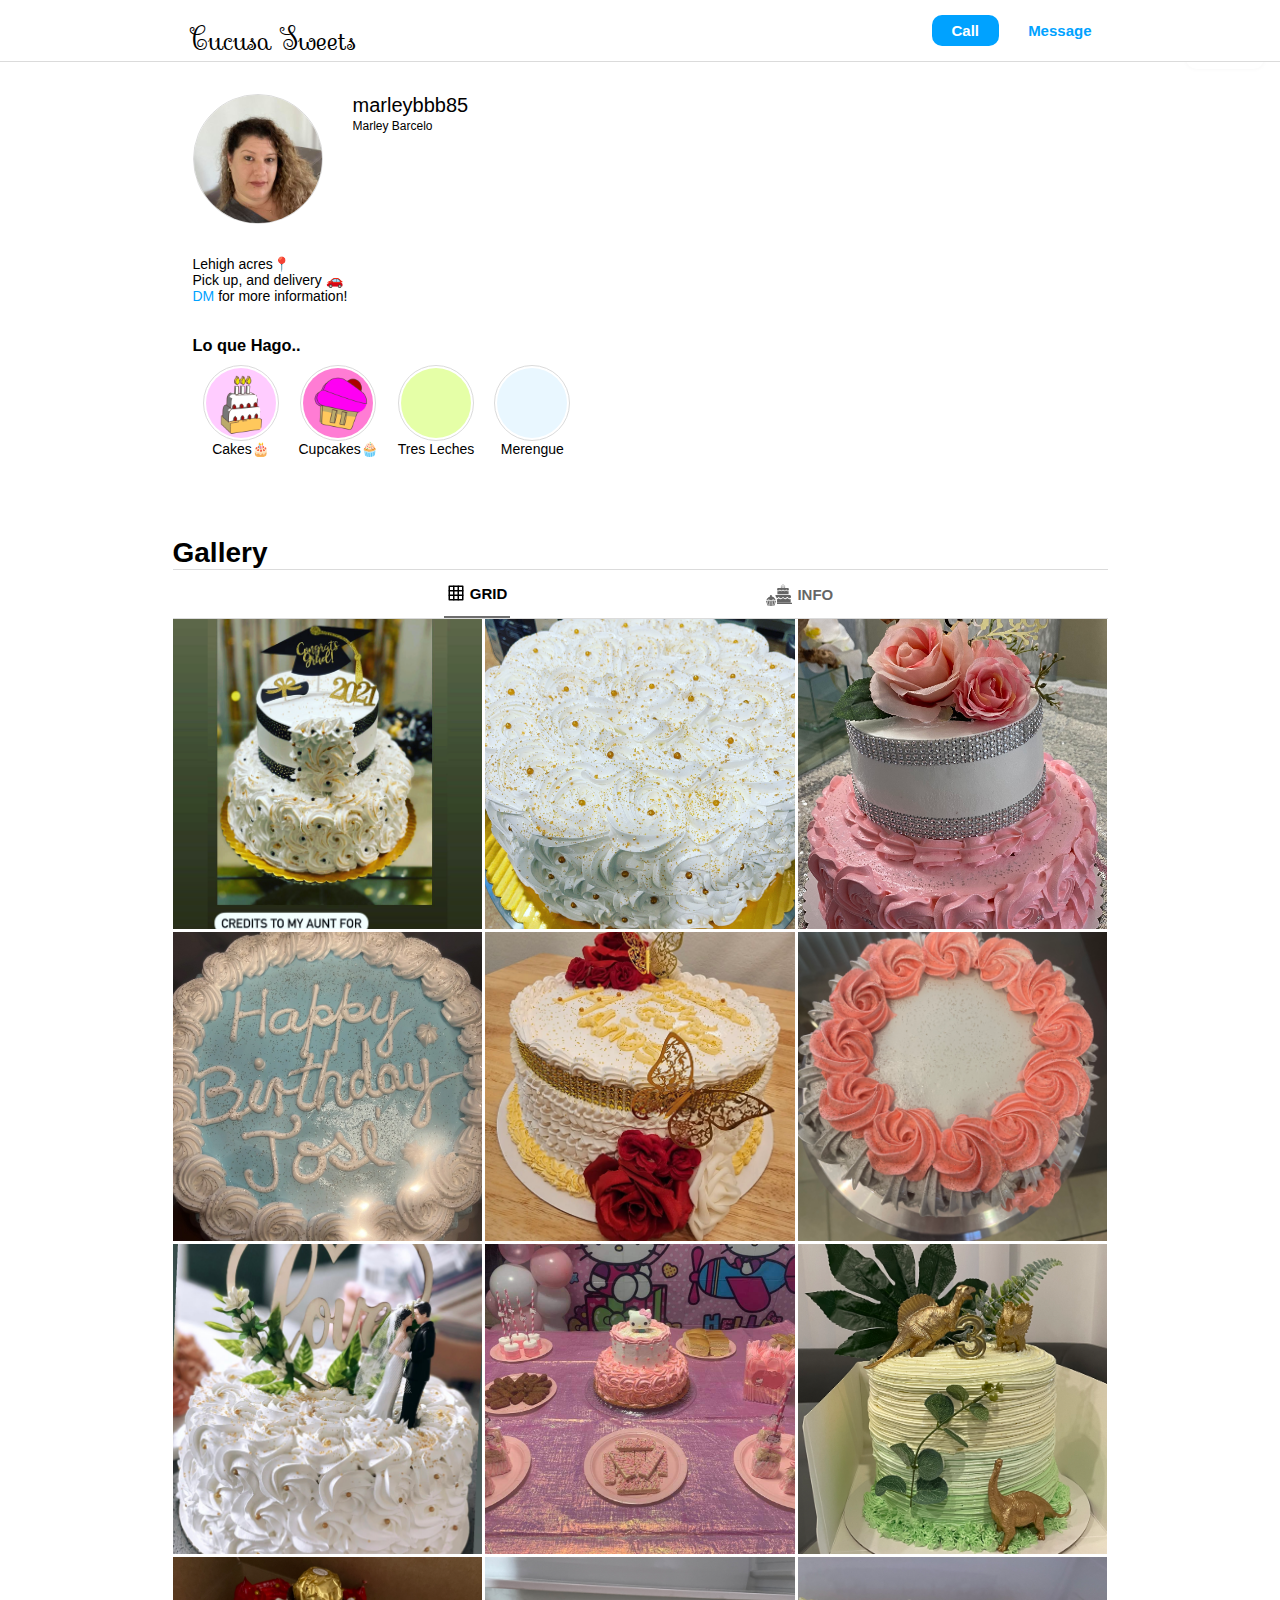
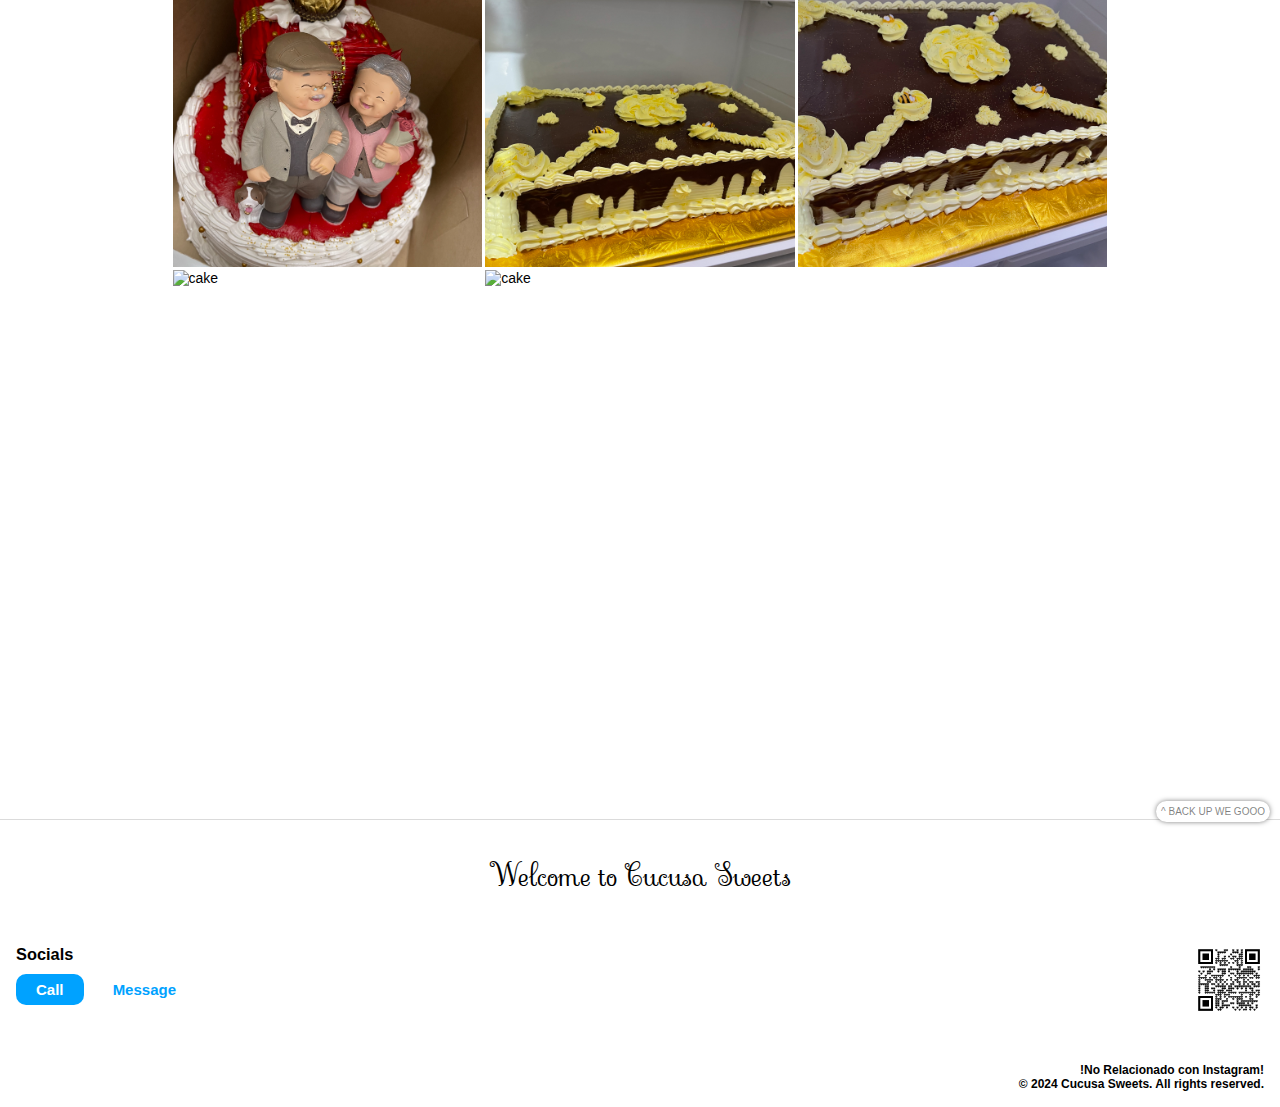
==== commit e2c07c29: "main - change Log #6.2 place holder" ====
--- a/index.html
+++ b/index.html
@@ -90,51 +90,39 @@
                 Gallery
             </h1>
             <nav id="buttonContainer">
-                <p id="imageCounter">(Please Be Patient. Images May Be Loading..)</p>
+                <p id="imageCounter" style="display: none;">(Please Be Patient. Images May Be Loading..)</p>
                 <button class="gridButton active" id="grid_btn_three">
                     <svg xmlns="http://www.w3.org/2000/svg" fill="none" viewBox="0 0 24 24" stroke="currentColor">
-                        <rect fill="none" height="18" stroke="currentColor" stroke-linecap="round"
-                            stroke-linejoin="round" stroke-width="2" width="18" x="3" y="3"></rect>
-                        <line fill="none" stroke="currentColor" stroke-linecap="round" stroke-linejoin="round"
-                            stroke-width="2" x1="9.015" x2="9.015" y1="3" y2="21">
-                        </line>
-                        <line fill="none" stroke="currentColor" stroke-linecap="round" stroke-linejoin="round"
-                            stroke-width="2" x1="14.985" x2="14.985" y1="3" y2="21">
-                        </line>
-                        <line fill="none" stroke="currentColor" stroke-linecap="round" stroke-linejoin="round"
-                            stroke-width="2" x1="21" x2="3" y1="9.015" y2="9.015">
-                        </line>
-                        <line fill="none" stroke="currentColor" stroke-linecap="round" stroke-linejoin="round"
-                            stroke-width="2" x1="21" x2="3" y1="14.985" y2="14.985">
+                        <rect fill="none" height="18" stroke="currentColor" stroke-linecap="round" stroke-linejoin="round" stroke-width="2" width="18" x="3" y="3"></rect>
+                        <line fill="none" stroke="currentColor" stroke-linecap="round" stroke-linejoin="round" stroke-width="2" x1="9.015" x2="9.015" y1="3" y2="21">
+                        </line>
+                        <line fill="none" stroke="currentColor" stroke-linecap="round" stroke-linejoin="round" stroke-width="2" x1="14.985" x2="14.985" y1="3" y2="21">
+                        </line>
+                        <line fill="none" stroke="currentColor" stroke-linecap="round" stroke-linejoin="round" stroke-width="2" x1="21" x2="3" y1="9.015" y2="9.015">
+                        </line>
+                        <line fill="none" stroke="currentColor" stroke-linecap="round" stroke-linejoin="round" stroke-width="2" x1="21" x2="3" y1="14.985" y2="14.985">
                         </line>
                     </svg>
                     <span class="gridButtonTag">GRID</span>
                 </button>
                 <button class="gridButton" id="grid_btn_one">
                     <svg xmlns="http://www.w3.org/2000/svg" fill="none" viewBox="0 0 24 24" stroke="currentColor">
-                        <rect fill="none" height="10" stroke="currentColor" stroke-linecap="round"
-                            stroke-linejoin="round" stroke-width="2" width="12" x="6" y="7"></rect>
-                        <line fill="none" stroke="currentColor" stroke-linecap="round" stroke-miterlimit="10"
-                            stroke-width="2" x1="6.002" x2="18" y1="3.004" y2="3.004"></line>
-                        <line fill="none" stroke="currentColor" stroke-linecap="round" stroke-miterlimit="10"
-                            stroke-width="2" x1="6.002" x2="18" y1="21" y2="21">
+                        <rect fill="none" height="10" stroke="currentColor" stroke-linecap="round" stroke-linejoin="round" stroke-width="2" width="12" x="6" y="7"></rect>
+                        <line fill="none" stroke="currentColor" stroke-linecap="round" stroke-miterlimit="10" stroke-width="2" x1="6.002" x2="18" y1="3.004" y2="3.004"></line>
+                        <line fill="none" stroke="currentColor" stroke-linecap="round" stroke-miterlimit="10" stroke-width="2" x1="6.002" x2="18" y1="21" y2="21">
                         </line>
                     </svg>
                     <span class="gridButtonTag">UNI</span>
                 </button>
                 <button class="gridButton" id="grid_btn_Info">
-                    <svg id="cake-svg" xmlns="http://www.w3.org/2000/svg" xmlns:xlink="http://www.w3.org/1999/xlink"
-                        x="0px" y="0px" viewBox="0 0 110.08 122.88" xml:space="preserve">
+                    <svg id="cake-svg" xmlns="http://www.w3.org/2000/svg" xmlns:xlink="http://www.w3.org/1999/xlink" x="0px" y="0px" viewBox="0 0 110.08 122.88" xml:space="preserve">
                         <g>
-                            <path class="st0"
-                                d="M63.85,18.63h3.9v6.55h16.4c3.7,0,6.72,3.02,6.72,6.72V37c-2.55,2.11-4.91,3.25-7.05,3.3 c-2.68,0.07-5.24-1.66-7.65-5.39l0,0c-0.13-0.2-0.3-0.38-0.5-0.52c-0.89-0.65-2.13-0.45-2.78,0.44c-2.44,3.35-4.95,5.21-7.53,5.35 c-2.61,0.14-5.53-1.46-8.79-5.03c-0.04-0.05-0.09-0.09-0.13-0.13c-0.82-0.74-2.08-0.68-2.82,0.13c-3.06,3.36-5.92,5.1-8.58,5.13 c-2.6,0.03-5.22-1.61-7.86-5.01l0,0c-0.12-0.15-0.26-0.29-0.43-0.41c-0.9-0.63-2.15-0.42-2.78,0.48c-1.95,2.76-4.22,4.4-6.66,4.84 c-1.67,0.3-3.47,0.02-5.39-0.77c-3.96-1.63-2.53-2.56-2.79-7.5c-0.2-3.69,3.03-6.73,6.73-6.73h16.35v-6.55h3.9v6.55h6.93V10.92h3.9 v14.26h6.93V18.63L63.85,18.63z M0,114.88h110.08v8H0V114.88L0,114.88z M90.87,41.92v0.22h-0.35C90.63,42.07,90.75,42,90.87,41.92 L90.87,41.92z M89.31,42.81v20.52H20.77V43.27c2.48,0.99,4.91,1.26,7.23,0.84c2.82-0.51,5.4-2.02,7.64-4.48 c2.98,3.15,6.12,4.67,9.42,4.64c3.35-0.04,6.69-1.7,10.03-4.91c3.6,3.46,7.09,4.99,10.47,4.81c3.19-0.17,6.13-1.86,8.85-4.89 c2.85,3.49,6.03,5.1,9.51,5.01C85.68,44.24,87.48,43.74,89.31,42.81L89.31,42.81z M15.2,66.95h79.76c5.06,0,9.19,4.14,9.19,9.19 v6.98c-3.49,2.89-6.71,4.44-9.65,4.52c-3.66,0.09-7.16-2.26-10.47-7.37l0,0c-0.18-0.27-0.4-0.52-0.68-0.72 c-1.22-0.89-2.92-0.62-3.8,0.6c-3.34,4.58-6.77,7.13-10.3,7.32c-3.57,0.19-7.56-1.99-12.02-6.88c-0.06-0.06-0.12-0.12-0.18-0.18 c-1.12-1.02-2.84-0.93-3.86,0.18c-4.18,4.59-8.1,6.97-11.74,7.01c-3.55,0.04-7.14-2.2-10.75-6.85l0,0 c-0.16-0.21-0.36-0.4-0.59-0.56c-1.23-0.87-2.94-0.57-3.8,0.66c-2.66,3.78-5.77,6.02-9.11,6.62c-2.29,0.41-4.75,0.02-7.38-1.06 C4.39,84.19,6.36,82.92,6,76.15C5.73,71.1,10.14,66.95,15.2,66.95L15.2,66.95z M104.15,89.85v0.3h-0.48 C103.83,90.06,103.99,89.96,104.15,89.85L104.15,89.85z M102.02,91.07v21.49H8.26V91.69c3.39,1.35,6.72,1.72,9.89,1.15 c3.86-0.7,7.39-2.77,10.45-6.13c4.07,4.31,8.37,6.39,12.89,6.34c4.58-0.05,9.16-2.32,13.72-6.71c4.93,4.73,9.7,6.83,14.32,6.58 c4.37-0.23,8.39-2.54,12.1-6.68c3.9,4.77,8.25,6.98,13,6.86C97.05,93.03,99.51,92.34,102.02,91.07L102.02,91.07z M44.13,7.71 C52.37,19.65,35.94,21.79,44.13,7.71L44.13,7.71z M54.96,0C63.2,11.94,46.76,14.08,54.96,0L54.96,0z M65.79,7.71 C74.02,19.65,57.59,21.79,65.79,7.71L65.79,7.71z" />
+                            <path class="st0" d="M63.85,18.63h3.9v6.55h16.4c3.7,0,6.72,3.02,6.72,6.72V37c-2.55,2.11-4.91,3.25-7.05,3.3 c-2.68,0.07-5.24-1.66-7.65-5.39l0,0c-0.13-0.2-0.3-0.38-0.5-0.52c-0.89-0.65-2.13-0.45-2.78,0.44c-2.44,3.35-4.95,5.21-7.53,5.35 c-2.61,0.14-5.53-1.46-8.79-5.03c-0.04-0.05-0.09-0.09-0.13-0.13c-0.82-0.74-2.08-0.68-2.82,0.13c-3.06,3.36-5.92,5.1-8.58,5.13 c-2.6,0.03-5.22-1.61-7.86-5.01l0,0c-0.12-0.15-0.26-0.29-0.43-0.41c-0.9-0.63-2.15-0.42-2.78,0.48c-1.95,2.76-4.22,4.4-6.66,4.84 c-1.67,0.3-3.47,0.02-5.39-0.77c-3.96-1.63-2.53-2.56-2.79-7.5c-0.2-3.69,3.03-6.73,6.73-6.73h16.35v-6.55h3.9v6.55h6.93V10.92h3.9 v14.26h6.93V18.63L63.85,18.63z M0,114.88h110.08v8H0V114.88L0,114.88z M90.87,41.92v0.22h-0.35C90.63,42.07,90.75,42,90.87,41.92 L90.87,41.92z M89.31,42.81v20.52H20.77V43.27c2.48,0.99,4.91,1.26,7.23,0.84c2.82-0.51,5.4-2.02,7.64-4.48 c2.98,3.15,6.12,4.67,9.42,4.64c3.35-0.04,6.69-1.7,10.03-4.91c3.6,3.46,7.09,4.99,10.47,4.81c3.19-0.17,6.13-1.86,8.85-4.89 c2.85,3.49,6.03,5.1,9.51,5.01C85.68,44.24,87.48,43.74,89.31,42.81L89.31,42.81z M15.2,66.95h79.76c5.06,0,9.19,4.14,9.19,9.19 v6.98c-3.49,2.89-6.71,4.44-9.65,4.52c-3.66,0.09-7.16-2.26-10.47-7.37l0,0c-0.18-0.27-0.4-0.52-0.68-0.72 c-1.22-0.89-2.92-0.62-3.8,0.6c-3.34,4.58-6.77,7.13-10.3,7.32c-3.57,0.19-7.56-1.99-12.02-6.88c-0.06-0.06-0.12-0.12-0.18-0.18 c-1.12-1.02-2.84-0.93-3.86,0.18c-4.18,4.59-8.1,6.97-11.74,7.01c-3.55,0.04-7.14-2.2-10.75-6.85l0,0 c-0.16-0.21-0.36-0.4-0.59-0.56c-1.23-0.87-2.94-0.57-3.8,0.66c-2.66,3.78-5.77,6.02-9.11,6.62c-2.29,0.41-4.75,0.02-7.38-1.06 C4.39,84.19,6.36,82.92,6,76.15C5.73,71.1,10.14,66.95,15.2,66.95L15.2,66.95z M104.15,89.85v0.3h-0.48 C103.83,90.06,103.99,89.96,104.15,89.85L104.15,89.85z M102.02,91.07v21.49H8.26V91.69c3.39,1.35,6.72,1.72,9.89,1.15 c3.86-0.7,7.39-2.77,10.45-6.13c4.07,4.31,8.37,6.39,12.89,6.34c4.58-0.05,9.16-2.32,13.72-6.71c4.93,4.73,9.7,6.83,14.32,6.58 c4.37-0.23,8.39-2.54,12.1-6.68c3.9,4.77,8.25,6.98,13,6.86C97.05,93.03,99.51,92.34,102.02,91.07L102.02,91.07z M44.13,7.71 C52.37,19.65,35.94,21.79,44.13,7.71L44.13,7.71z M54.96,0C63.2,11.94,46.76,14.08,54.96,0L54.96,0z M65.79,7.71 C74.02,19.65,57.59,21.79,65.79,7.71L65.79,7.71z" />
                         </g>
                     </svg>
-                    <svg id="cupcake-svg" xmlns="http://www.w3.org/2000/svg" xmlns:xlink="http://www.w3.org/1999/xlink"
-                        x="0px" y="0px" viewBox="0 0 112.08 122.88" xml:space="preserve">
+                    <svg id="cupcake-svg" xmlns="http://www.w3.org/2000/svg" xmlns:xlink="http://www.w3.org/1999/xlink" x="0px" y="0px" viewBox="0 0 112.08 122.88" xml:space="preserve">
                         <g>
-                            <path class="st0"
-                                d="M12.44,57.58c-3.84,1.3-5.96,0.44-6.62-1.96c-1.44-5.2,4.89-12.8,7.81-16.76 c8.49-11.49,19.93-18.42,32.04-20.9c-1.24-1.84-1.97-4.06-1.97-6.44C43.7,5.16,48.85,0,55.21,0c6.36,0,11.52,5.16,11.52,11.52 c0,2.27-0.66,4.39-1.8,6.18c15.73,2.77,30.59,12.85,39.64,30.02c2.31,5.25,2.58,8.63-0.42,9.76c-0.7,0.26-1.51,0.29-2.45,0.14 c-1.47-0.23-3.33-0.68-5.36-1.68c-23.38-11.44-27.66,4.64-39.49,4.94C43.7,61.21,42.05,42.78,12.44,57.58L12.44,57.58z M0.25,66.7 c-0.45-1.55-0.35-2.53,0.67-2.54c4.46,1.73,7.33,2.39,9.72,2.34l14.95,56.37h-0.03c-4-0.92-7.24-3.14-9.52-7L0.25,66.7L0.25,66.7z M15.62,65.36c2.58-1.04,5.58-2.66,10.61-4.32c1.54-0.51,3.01-0.72,4.44-0.72L39,122.88h-8.08h-0.04L15.62,65.36L15.62,65.36z M36.08,61.14c7.55,1.93,10.26,5.61,15.84,7.96c0.55,0.23,1.1,0.4,1.65,0.52v53.26h-9.27L36.08,61.14L36.08,61.14z M58.86,69.62 l0.18-0.03c6.21-0.98,10.84-5.25,16.82-7.37l-8.07,60.66h-8.92V69.62L58.86,69.62z M81.29,61.06c2.63-0.18,5.57,0.17,8.98,1.34 c2.22,0.77,4.25,1.72,6.31,2.46l-15.39,58.02h-8.12L81.29,61.06L81.29,61.06z M101.57,65.98c1.66,0.1,3.43-0.11,5.4-0.8 c0.98-0.34,2.01-0.86,3.15-1.64c1.43,0.09,2.4,0.59,1.76,2.52l-15.47,48.58c-2.23,4.29-5.34,7.12-9.48,8.24h-0.45L101.57,65.98 L101.57,65.98z" />
+                            <path class="st0" d="M12.44,57.58c-3.84,1.3-5.96,0.44-6.62-1.96c-1.44-5.2,4.89-12.8,7.81-16.76 c8.49-11.49,19.93-18.42,32.04-20.9c-1.24-1.84-1.97-4.06-1.97-6.44C43.7,5.16,48.85,0,55.21,0c6.36,0,11.52,5.16,11.52,11.52 c0,2.27-0.66,4.39-1.8,6.18c15.73,2.77,30.59,12.85,39.64,30.02c2.31,5.25,2.58,8.63-0.42,9.76c-0.7,0.26-1.51,0.29-2.45,0.14 c-1.47-0.23-3.33-0.68-5.36-1.68c-23.38-11.44-27.66,4.64-39.49,4.94C43.7,61.21,42.05,42.78,12.44,57.58L12.44,57.58z M0.25,66.7 c-0.45-1.55-0.35-2.53,0.67-2.54c4.46,1.73,7.33,2.39,9.72,2.34l14.95,56.37h-0.03c-4-0.92-7.24-3.14-9.52-7L0.25,66.7L0.25,66.7z M15.62,65.36c2.58-1.04,5.58-2.66,10.61-4.32c1.54-0.51,3.01-0.72,4.44-0.72L39,122.88h-8.08h-0.04L15.62,65.36L15.62,65.36z M36.08,61.14c7.55,1.93,10.26,5.61,15.84,7.96c0.55,0.23,1.1,0.4,1.65,0.52v53.26h-9.27L36.08,61.14L36.08,61.14z M58.86,69.62 l0.18-0.03c6.21-0.98,10.84-5.25,16.82-7.37l-8.07,60.66h-8.92V69.62L58.86,69.62z M81.29,61.06c2.63-0.18,5.57,0.17,8.98,1.34 c2.22,0.77,4.25,1.72,6.31,2.46l-15.39,58.02h-8.12L81.29,61.06L81.29,61.06z M101.57,65.98c1.66,0.1,3.43-0.11,5.4-0.8 c0.98-0.34,2.01-0.86,3.15-1.64c1.43,0.09,2.4,0.59,1.76,2.52l-15.47,48.58c-2.23,4.29-5.34,7.12-9.48,8.24h-0.45L101.57,65.98 L101.57,65.98z" />
                         </g>
                     </svg>
                     <span class="gridButtonTag">INFO</span>
@@ -142,8 +130,51 @@
             </nav>
 
             <div id="gallery_wrapper">
-                <section id="gallery" class="grid-three"></section>
-                <button class="gallery_more_btn" id="show-more-images-btn">
+                <section id="gallery" class="grid-three">
+                    <div class="gallery_item">
+                        <img class="gallery_img" loading="lazy" src="sources/products/cakes/7FC8E539-B4C7-4630-A8B0-A7414B7A618B.JPG" alt="cake">
+                    </div>
+                    <div class="gallery_item">
+                        <img class="gallery_img" loading="lazy" src="sources/products/cakes/94544155-3775-48D0-9AC3-DF199A60A05F.JPG" alt="cake">
+                    </div>
+                    <div class="gallery_item">
+                        <img class="gallery_img" loading="lazy" src="sources/products/cakes/IMG_0023.JPG" alt="cake">
+                    </div>
+                    <div class="gallery_item">
+                        <img class="gallery_img" loading="lazy" src="sources/products/cakes/IMG_0107.JPG" alt="cake">
+                    </div>
+                    <div class="gallery_item">
+                        <img class="gallery_img" loading="lazy" src="sources/products/cakes/IMG_1017.JPG" alt="cake">
+                    </div>
+                    <div class="gallery_item">
+                        <img class="gallery_img" loading="lazy" src="sources/products/cakes/IMG_1071.JPG" alt="cake">
+                    </div>
+                    <div class="gallery_item">
+                        <img class="gallery_img" loading="lazy" src="sources/products/cakes/IMG_1120.JPG" alt="cake">
+                    </div>
+                    <div class="gallery_item">
+                        <img class="gallery_img" loading="lazy" src="sources/products/cakes/IMG_1188.JPG" alt="cake">
+                    </div>
+                    <div class="gallery_item">
+                        <img class="gallery_img" loading="lazy" src="sources/products/cakes/IMG_3480.JPG" alt="cake">
+                    </div>
+                    <div class="gallery_item">
+                        <img class="gallery_img" loading="lazy" src="sources/products/cakes/IMG_3889.JPG" alt="cake">
+                    </div>
+                    <div class="gallery_item">
+                        <img class="gallery_img" loading="lazy" src="sources/products/cakes/IMG_4028.JPG" alt="cake">
+                    </div>
+                    <div class="gallery_item">
+                        <img class="gallery_img" loading="lazy" src="sources/products/cakes/IMG_4029.JPG" alt="cake">
+                    </div>
+                    <div class="gallery_item">
+                        <img class="gallery_img" loading="lazy" src="sources/products/cakes/IMG_4030.JPG" alt="cake">
+                    </div>
+                    <div class="gallery_item">
+                        <img class="gallery_img" loading="lazy" src="sources/products/cakes/IMG_1305.PNG" alt="cake">
+                    </div>
+                </section>
+                <button class="gallery_more_btn" id="show-more-images-btn" style="display: none;">
                     Load more <br> <span id="amount_images_remaining"></span>
                 </button>
                 <!-- Modal -->
@@ -155,8 +186,7 @@
                             <button class="fullscreenBtn">
                                 <svg xmlns="http://www.w3.org/2000/svg" viewBox="0 0 24 24" fill="grey">
                                     <path fill="none" d="M0 0h24v24H0z"></path>
-                                    <path
-                                        d="M21 3C21.5523 3 22 3.44772 22 4V20C22 20.5523 21.5523 21 21 21H3C2.44772 21 2 20.5523 2 20V4C2 3.44772 2.44772 3 3 3H21ZM20 5H4V19H20V5ZM13 17V15H16V12H18V17H13ZM11 7V9H8V12H6V7H11Z">
+                                    <path d="M21 3C21.5523 3 22 3.44772 22 4V20C22 20.5523 21.5523 21 21 21H3C2.44772 21 2 20.5523 2 20V4C2 3.44772 2.44772 3 3 3H21ZM20 5H4V19H20V5ZM13 17V15H16V12H18V17H13ZM11 7V9H8V12H6V7H11Z">
                                     </path>
                                 </svg>
                             </button>
@@ -165,18 +195,14 @@
                     <!-- Nav Buttons -->
                     <div class="modalNavContainer">
                         <button id="prev" class="arrow-button">
-                            <svg xmlns="http://www.w3.org/2000/svg" fill="none" viewBox="0 0 24 24"
-                                stroke="currentColor">
-                                <path stroke-linecap="round" stroke-linejoin="round" stroke-width="2"
-                                    d="M15 19l-7-7 7-7"></path>
+                            <svg xmlns="http://www.w3.org/2000/svg" fill="none" viewBox="0 0 24 24" stroke="currentColor">
+                                <path stroke-linecap="round" stroke-linejoin="round" stroke-width="2" d="M15 19l-7-7 7-7"></path>
                             </svg>
                         </button>
                         <div id="nextbtnContainer">
                             <button id="next" class="arrow-button">
-                                <svg xmlns="http://www.w3.org/2000/svg" fill="none" viewBox="0 0 24 24"
-                                    stroke="currentColor">
-                                    <path stroke-linecap="round" stroke-linejoin="round" stroke-width="2"
-                                        d="M9 5l7 7-7 7"></path>
+                                <svg xmlns="http://www.w3.org/2000/svg" fill="none" viewBox="0 0 24 24" stroke="currentColor">
+                                    <path stroke-linecap="round" stroke-linejoin="round" stroke-width="2" d="M9 5l7 7-7 7"></path>
                                 </svg>
                             </button>
                         </div>
@@ -351,9 +377,8 @@
         </div>
     </footer>
 
-    <script src="https://code.jquery.com/jquery-3.7.1.min.js"
-        integrity="sha256-/JqT3SQfawRcv/BIHPThkBvs0OEvtFFmqPF/lYI/Cxo=" crossorigin="anonymous"></script>
-    <script src="js/dynamic_images.js"></script>
+    <script src="https://code.jquery.com/jquery-3.7.1.min.js" integrity="sha256-/JqT3SQfawRcv/BIHPThkBvs0OEvtFFmqPF/lYI/Cxo=" crossorigin="anonymous"></script>
+    <!-- <script src="js/dynamic_images.js"></script> -->
     <script src="js/gallery.js"></script>
     <script src="js/index.js"></script>
     <script src="js/modal.js"></script>
